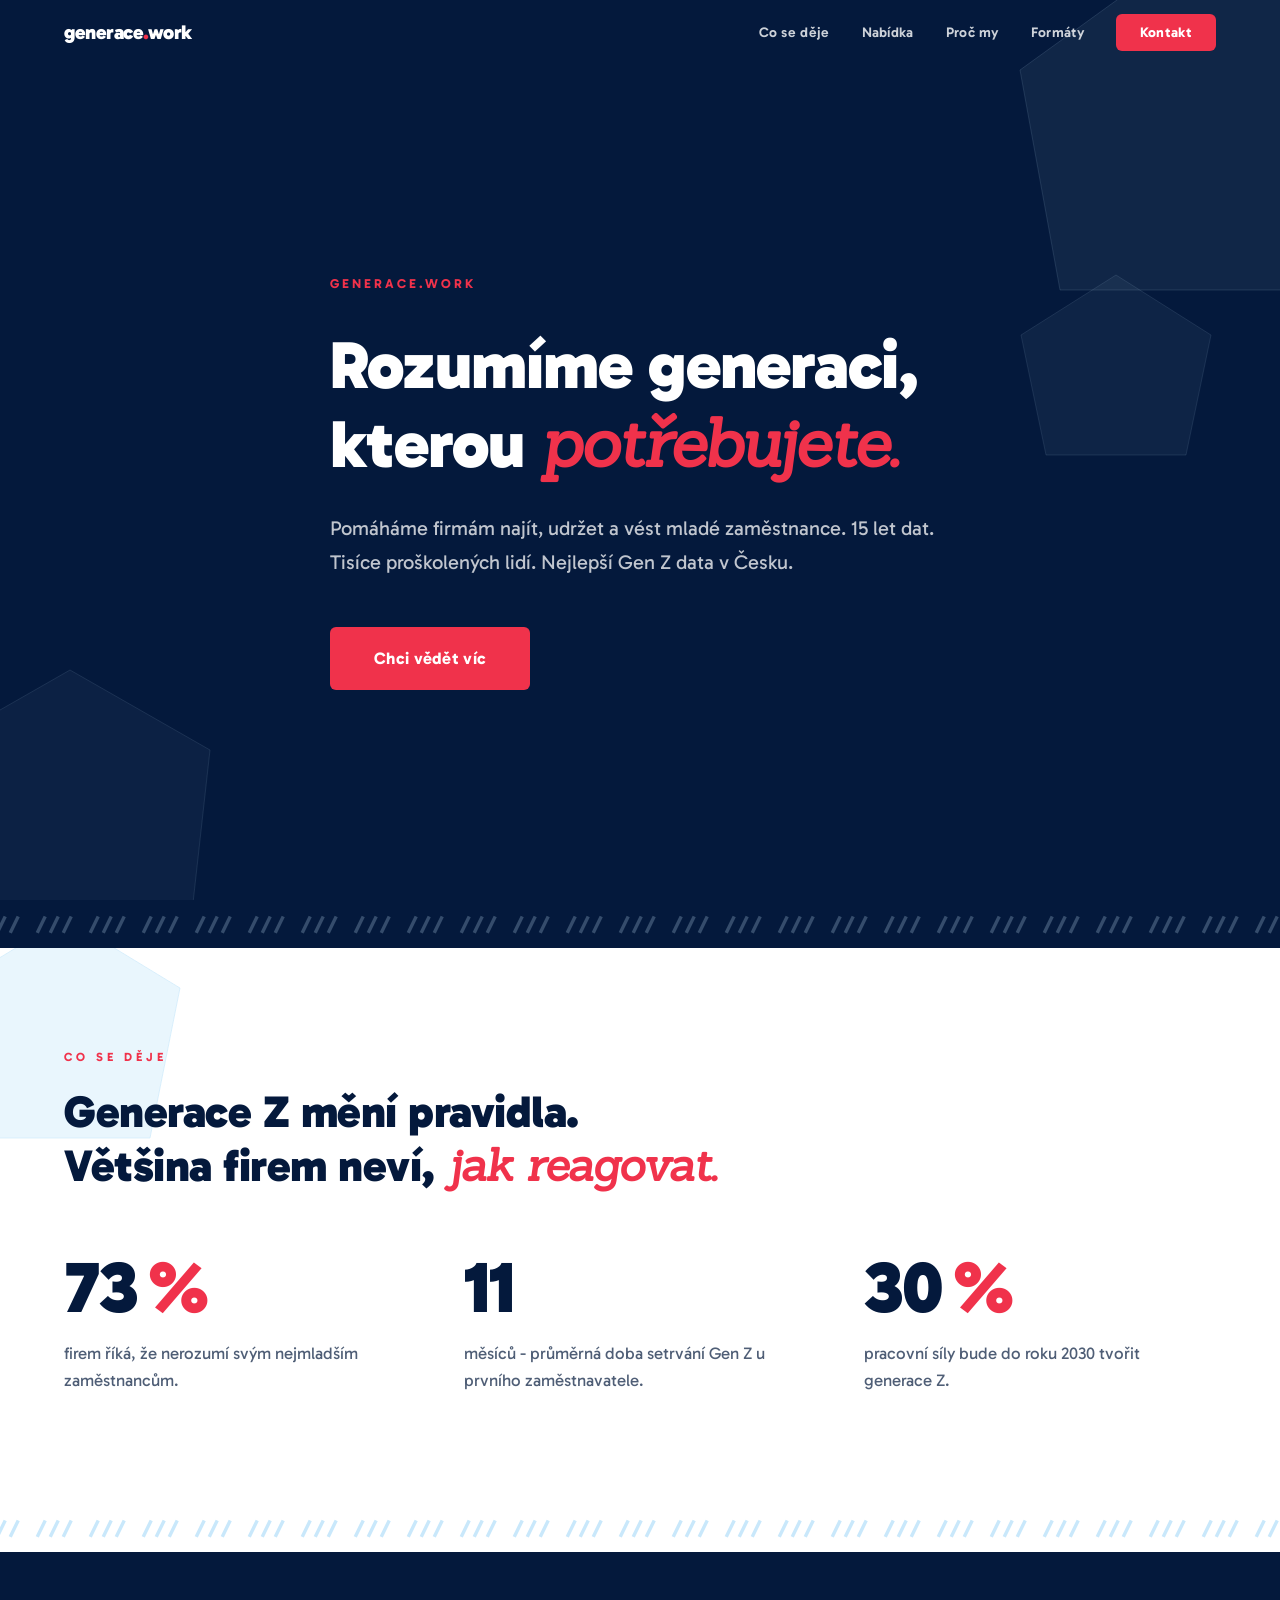
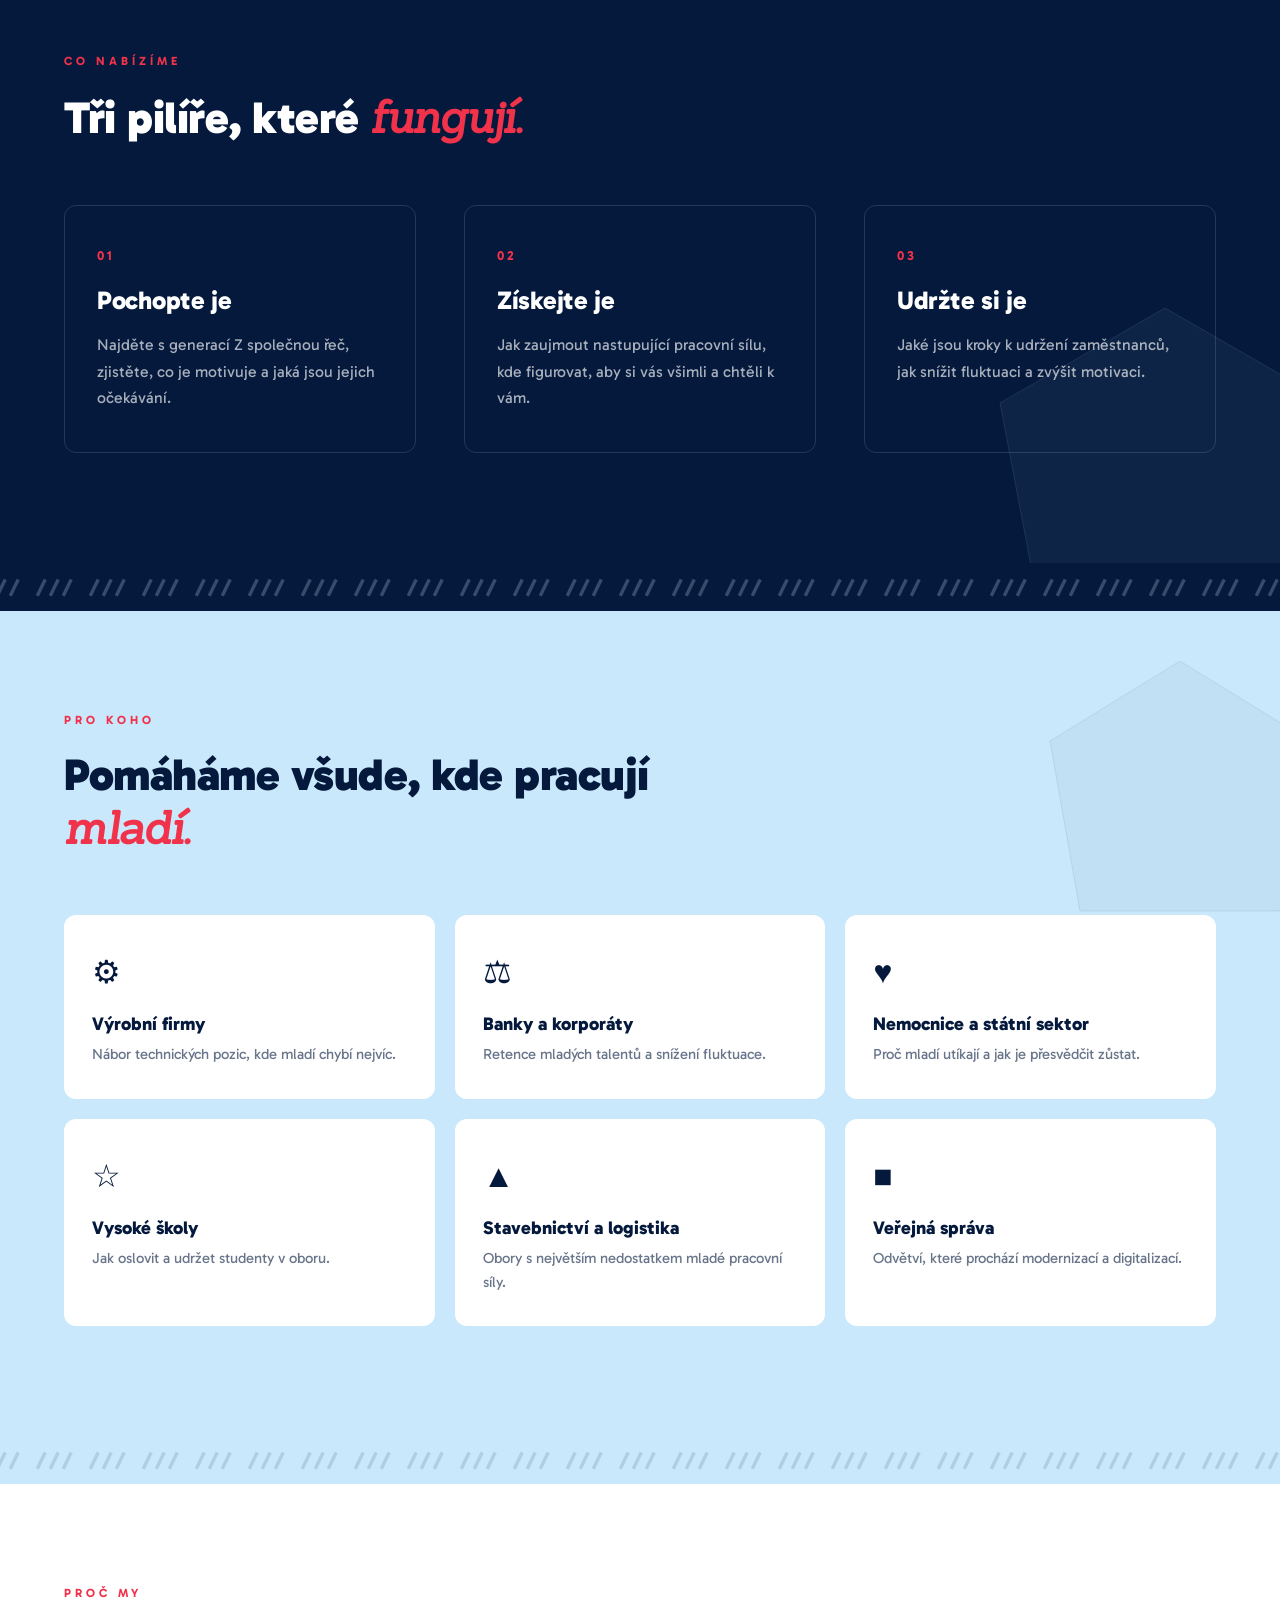
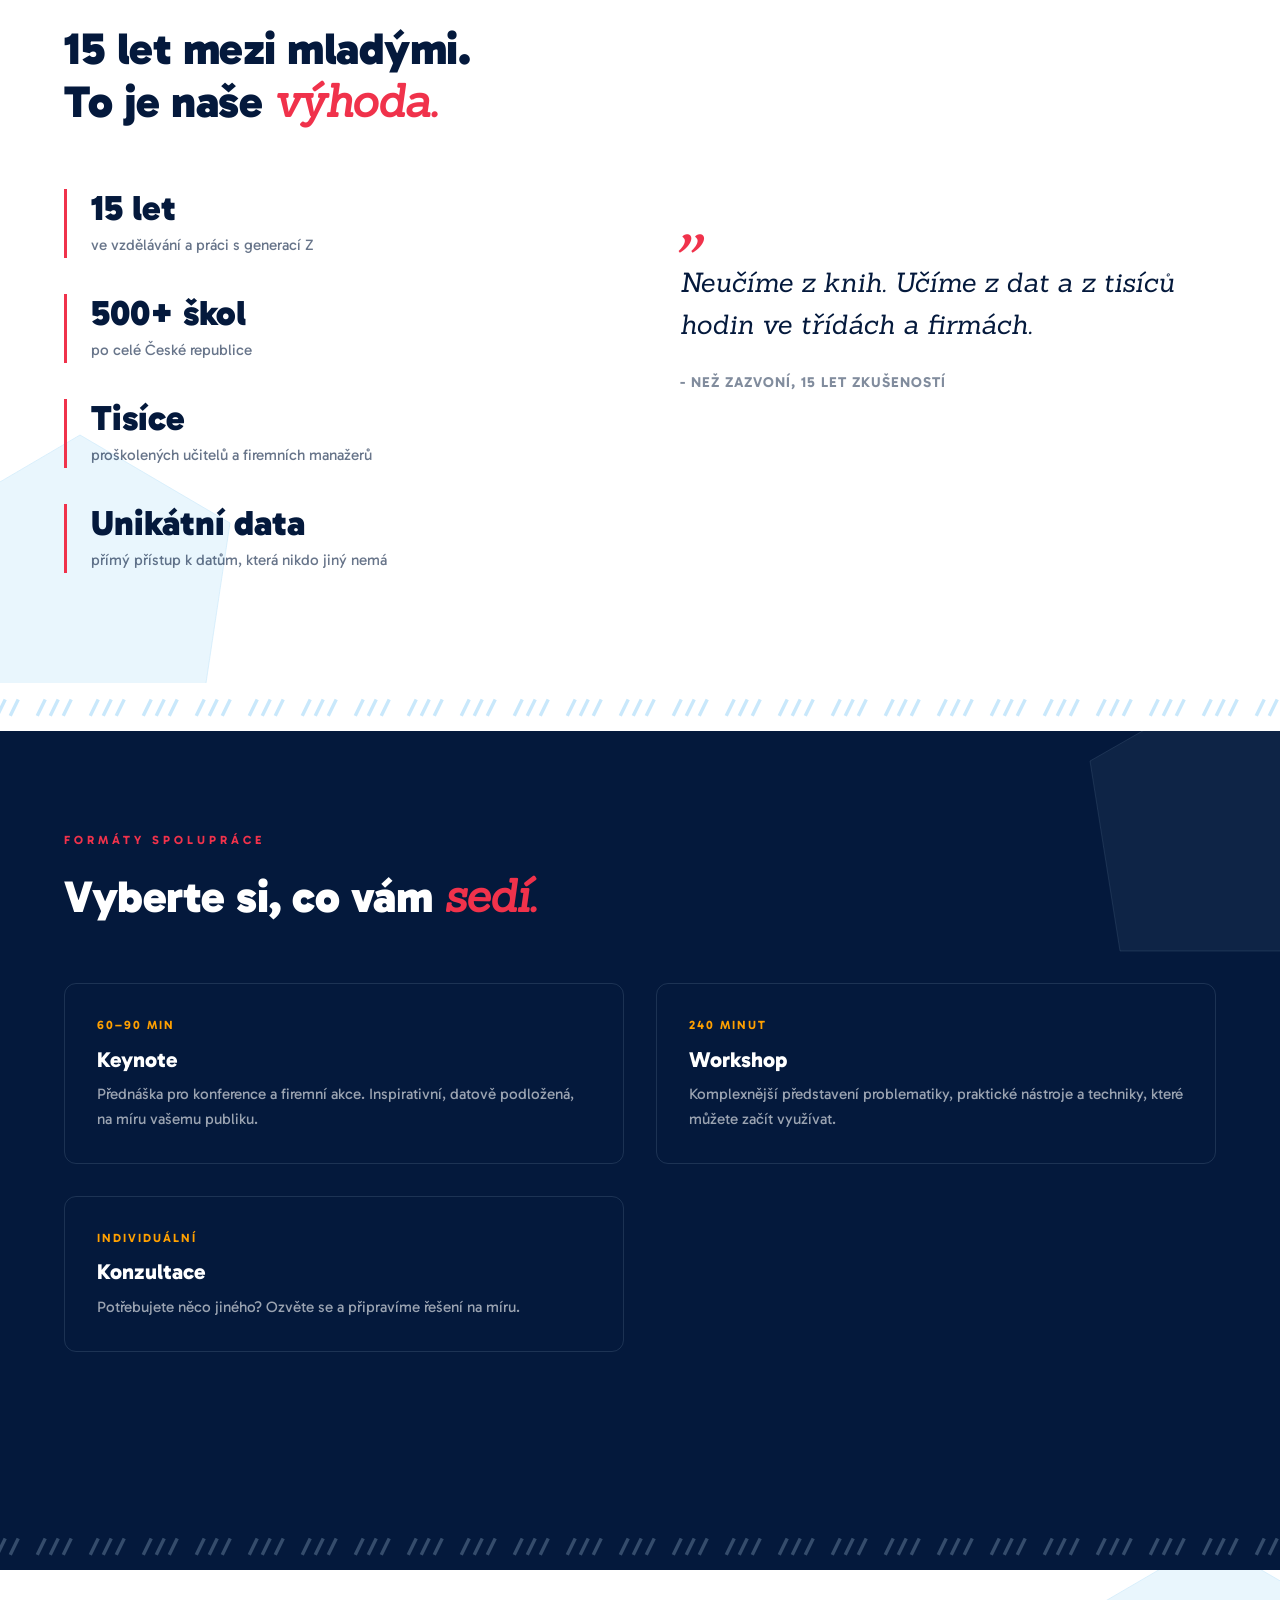
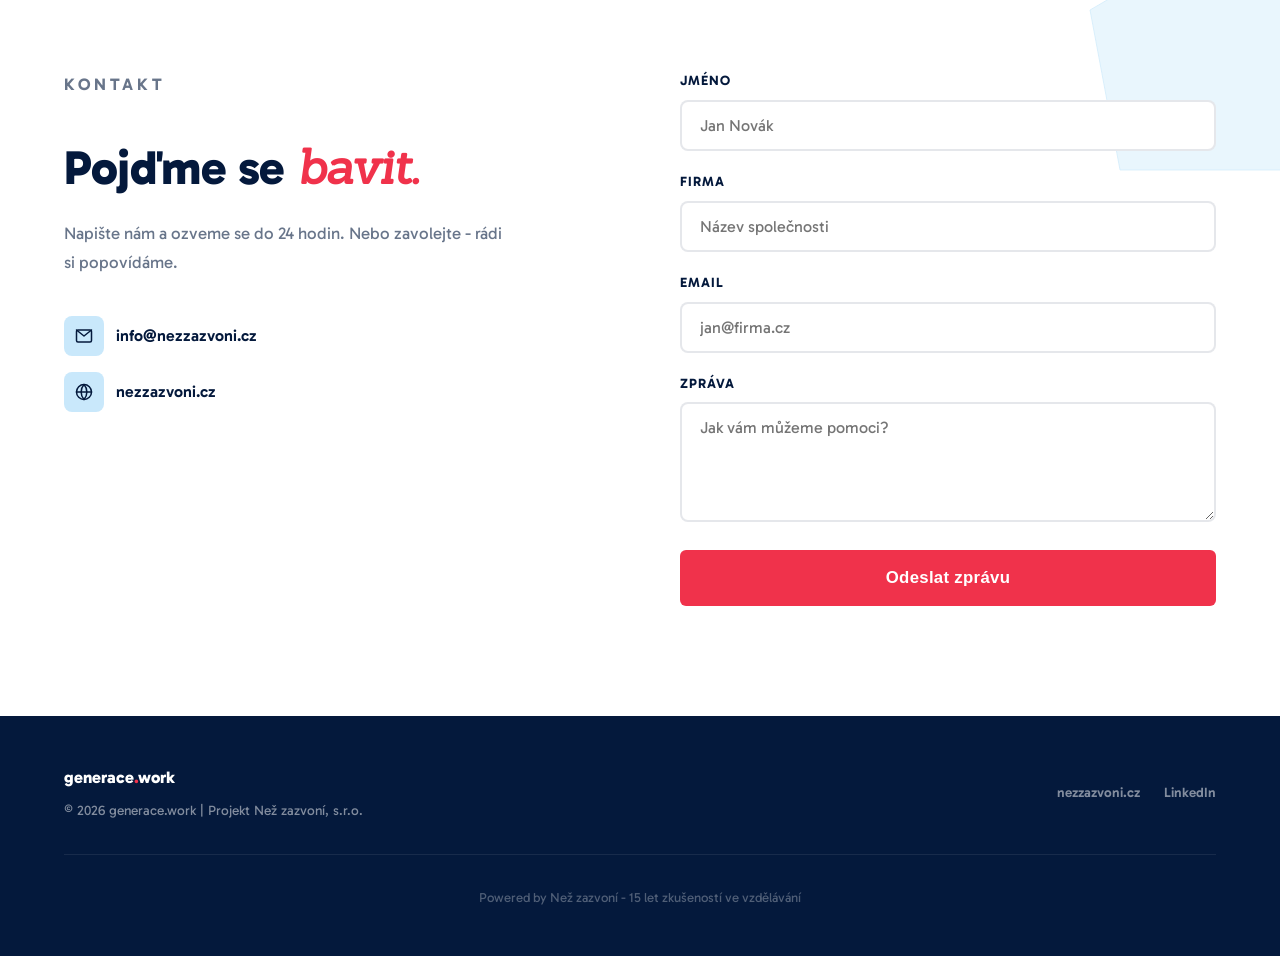
==== index.html @ 2c590c15 "Updates Apr 27: rename Problém→Co se děje, rewrite tří pilířů, +6. dlaždice Veřejná správa, formáty " ====
<!DOCTYPE html>
<html lang="cs">
<head>
  <meta charset="UTF-8">
  <meta name="viewport" content="width=device-width, initial-scale=1.0">
  <title>generace.work - Rozumíme generaci, kterou potřebujete</title>
  <meta name="description" content="Pomáháme firmám najít, udržet a vést mladé zaměstnance. 15 let dat. Tisíce proškolených lidí. Nejlepší Gen Z data v Česku.">
  <link rel="preconnect" href="https://fonts.googleapis.com">
  <link rel="preconnect" href="https://fonts.gstatic.com" crossorigin>
  <link href="https://fonts.googleapis.com/css2?family=Gabarito:wght@400;500;600;700;800;900&family=Sanchez:ital@0;1&display=swap" rel="stylesheet">
  <style>
    /* ===== RESET & BASE ===== */
    *, *::before, *::after { margin: 0; padding: 0; box-sizing: border-box; }

    :root {
      --navy: #04193c;
      --red: #f0324b;
      --light-blue: #c9e8fb;
      --orange: #ffa000;
      --white: #ffffff;
      --black: #000000;
      --poly-blue: rgba(201, 232, 251, 0.4);
      --poly-stroke: rgba(201, 232, 251, 0.6);
    }

    html {
      scroll-behavior: smooth;
      font-size: 16px;
    }

    body {
      font-family: 'Gabarito', sans-serif;
      color: var(--navy);
      background: var(--white);
      line-height: 1.6;
      overflow-x: hidden;
      -webkit-font-smoothing: antialiased;
    }

    /* ===== TYPOGRAPHY ===== */
    h1, h2, h3, h4 {
      font-family: 'Gabarito', sans-serif;
      line-height: 1.15;
      font-weight: 800;
    }

    .accent {
      font-family: 'Sanchez', serif;
      font-style: italic;
      color: var(--red);
    }

    /* ===== LAYOUT ===== */
    .container {
      max-width: 1200px;
      margin: 0 auto;
      padding: 0 24px;
    }

    section {
      position: relative;
    }

    /* ===== FADE-IN ANIMATION ===== */
    /* JS adds .js-ready to html - without JS, everything is visible */
    .js-ready .fade-in {
      opacity: 0;
      transform: translateY(32px);
      transition: opacity 0.7s ease-out, transform 0.7s ease-out;
    }

    .js-ready .fade-in.visible {
      opacity: 1;
      transform: translateY(0);
    }

    /* Stagger children */
    .js-ready .fade-in-children > * {
      opacity: 0;
      transform: translateY(24px);
      transition: opacity 0.6s ease-out, transform 0.6s ease-out;
    }

    .js-ready .fade-in-children.visible > *:nth-child(1) { transition-delay: 0s; }
    .js-ready .fade-in-children.visible > *:nth-child(2) { transition-delay: 0.12s; }
    .js-ready .fade-in-children.visible > *:nth-child(3) { transition-delay: 0.24s; }
    .js-ready .fade-in-children.visible > *:nth-child(4) { transition-delay: 0.36s; }
    .js-ready .fade-in-children.visible > *:nth-child(5) { transition-delay: 0.48s; }

    .js-ready .fade-in-children.visible > * {
      opacity: 1;
      transform: translateY(0);
    }

    /* ===== POLYGON DECORATIONS ===== */
    .polygon {
      position: absolute;
      pointer-events: none;
      z-index: 0;
    }

    .polygon svg {
      width: 100%;
      height: 100%;
    }

    /* ===== SECTION DIVIDER - /// strip ===== */
    .divider {
      display: flex;
      align-items: center;
      justify-content: center;
      padding: 0;
      overflow: hidden;
      height: 48px;
      user-select: none;
      background: var(--white);
    }

    .divider-inner {
      font-family: 'Gabarito', sans-serif;
      font-weight: 900;
      font-size: 20px;
      letter-spacing: 6px;
      color: var(--light-blue);
      white-space: nowrap;
      line-height: 48px;
    }

    .divider--dark {
      background: var(--navy);
    }

    .divider--dark .divider-inner {
      color: rgba(201, 232, 251, 0.25);
    }

    .divider--light-blue {
      background: var(--light-blue);
    }

    .divider--light-blue .divider-inner {
      color: rgba(4, 25, 60, 0.12);
    }

    /* ===== NAV ===== */
    .nav {
      position: fixed;
      top: 0;
      left: 0;
      right: 0;
      z-index: 1000;
      padding: 16px 0;
      transition: background 0.3s, box-shadow 0.3s, padding 0.3s;
    }

    .nav.scrolled {
      background: rgba(4, 25, 60, 0.97);
      box-shadow: 0 2px 24px rgba(0,0,0,0.15);
      padding: 10px 0;
      backdrop-filter: blur(8px);
    }

    .nav .container {
      display: flex;
      align-items: center;
      justify-content: space-between;
    }

    .nav-logo {
      font-family: 'Gabarito', sans-serif;
      font-weight: 900;
      font-size: 20px;
      color: var(--white);
      text-decoration: none;
      letter-spacing: -0.5px;
    }

    .nav-logo span {
      color: var(--red);
    }

    .nav-links {
      display: none;
      list-style: none;
      gap: 32px;
      align-items: center;
    }

    .nav-links a {
      color: rgba(255,255,255,0.8);
      text-decoration: none;
      font-size: 14px;
      font-weight: 600;
      letter-spacing: 0.3px;
      transition: color 0.2s;
    }

    .nav-links a:hover {
      color: var(--white);
    }

    .nav-cta {
      background: var(--red);
      color: var(--white) !important;
      padding: 10px 24px;
      border-radius: 6px;
      font-weight: 700 !important;
      transition: background 0.2s, transform 0.2s !important;
    }

    .nav-cta:hover {
      background: var(--orange) !important;
      transform: translateY(-1px);
    }

    @media (min-width: 768px) {
      .nav-links {
        display: flex;
      }
    }

    /* ===== HERO ===== */
    #hero {
      background: var(--navy);
      color: var(--white);
      padding: 160px 0 100px;
      min-height: 100vh;
      display: flex;
      align-items: center;
      position: relative;
      overflow: hidden;
    }

    #hero .polygon-hero-1 {
      top: -80px;
      right: -120px;
      width: 400px;
      height: 400px;
    }

    #hero .polygon-hero-2 {
      bottom: -60px;
      left: -80px;
      width: 300px;
      height: 300px;
    }

    #hero .polygon-hero-3 {
      top: 30%;
      right: 5%;
      width: 200px;
      height: 200px;
    }

    .hero-content {
      position: relative;
      z-index: 1;
      max-width: 800px;
    }

    .hero-tag {
      display: inline-block;
      font-size: 13px;
      font-weight: 700;
      letter-spacing: 3px;
      text-transform: uppercase;
      color: var(--red);
      margin-bottom: 32px;
    }

    .hero-content h1 {
      font-size: clamp(2.4rem, 6vw, 4.2rem);
      font-weight: 900;
      margin-bottom: 28px;
      letter-spacing: -1px;
    }

    .hero-content p {
      font-size: clamp(1.05rem, 2vw, 1.25rem);
      line-height: 1.7;
      color: rgba(255,255,255,0.75);
      max-width: 620px;
      margin-bottom: 48px;
    }

    .btn-primary {
      display: inline-block;
      background: var(--red);
      color: var(--white);
      padding: 18px 44px;
      border-radius: 6px;
      text-decoration: none;
      font-weight: 700;
      font-size: 1.05rem;
      letter-spacing: 0.3px;
      transition: background 0.25s, transform 0.25s, box-shadow 0.25s;
      border: none;
      cursor: pointer;
    }

    .btn-primary:hover {
      background: var(--orange);
      transform: translateY(-2px);
      box-shadow: 0 8px 32px rgba(240, 50, 75, 0.3);
    }

    /* ===== PROBLEM / STATS ===== */
    #problem {
      background: var(--white);
      padding: 100px 0 110px;
      position: relative;
      overflow: hidden;
    }

    #problem .polygon-stats {
      top: -40px;
      left: -60px;
      width: 250px;
      height: 250px;
      z-index: 0;
    }

    #problem .container {
      position: relative;
      z-index: 1;
    }

    .section-label {
      font-size: 12px;
      font-weight: 700;
      letter-spacing: 4px;
      text-transform: uppercase;
      color: var(--red);
      margin-bottom: 20px;
    }

    .section-heading {
      font-size: clamp(1.8rem, 4vw, 2.8rem);
      font-weight: 900;
      margin-bottom: 60px;
      max-width: 700px;
      letter-spacing: -0.5px;
    }

    .stats-grid {
      display: grid;
      grid-template-columns: 1fr;
      gap: 48px;
    }

    @media (min-width: 768px) {
      .stats-grid {
        grid-template-columns: repeat(3, 1fr);
        gap: 48px;
      }
    }

    .stat-card {
      position: relative;
    }

    .stat-number {
      font-size: clamp(3rem, 7vw, 4.5rem);
      font-weight: 900;
      color: var(--navy);
      line-height: 1;
      margin-bottom: 16px;
      letter-spacing: -2px;
    }

    .stat-number span {
      color: var(--red);
    }

    .stat-text {
      font-size: 1.05rem;
      color: rgba(4, 25, 60, 0.7);
      line-height: 1.6;
      max-width: 320px;
    }

    /* ===== THREE PILLARS ===== */
    #pillars {
      background: var(--navy);
      color: var(--white);
      padding: 100px 0 110px;
      position: relative;
      overflow: hidden;
    }

    #pillars .polygon-pillars {
      bottom: -80px;
      right: -60px;
      width: 350px;
      height: 350px;
    }

    .pillars-grid {
      display: grid;
      grid-template-columns: 1fr;
      gap: 40px;
    }

    @media (min-width: 768px) {
      .pillars-grid {
        grid-template-columns: repeat(3, 1fr);
        gap: 48px;
      }
    }

    .pillar-card {
      position: relative;
      z-index: 1;
      padding: 40px 32px;
      border: 1px solid rgba(201, 232, 251, 0.15);
      border-radius: 12px;
      transition: border-color 0.3s, transform 0.3s;
    }

    .pillar-card:hover {
      border-color: rgba(201, 232, 251, 0.35);
      transform: translateY(-4px);
    }

    .pillar-number {
      font-size: 13px;
      font-weight: 700;
      letter-spacing: 3px;
      color: var(--red);
      margin-bottom: 20px;
    }

    .pillar-card h3 {
      font-size: 1.6rem;
      font-weight: 800;
      margin-bottom: 16px;
      letter-spacing: -0.3px;
    }

    .pillar-card p {
      font-size: 0.98rem;
      line-height: 1.7;
      color: rgba(255,255,255,0.65);
    }

    /* ===== PRO KOHO ===== */
    #audience {
      background: var(--light-blue);
      padding: 100px 0 110px;
      position: relative;
      overflow: hidden;
    }

    #audience .polygon-audience {
      top: 40px;
      right: -40px;
      width: 280px;
      height: 280px;
    }

    .audience-grid {
      display: grid;
      grid-template-columns: 1fr;
      gap: 20px;
    }

    @media (min-width: 600px) {
      .audience-grid {
        grid-template-columns: repeat(2, 1fr);
      }
    }

    @media (min-width: 900px) {
      .audience-grid {
        grid-template-columns: repeat(3, 1fr);
      }
    }

    .audience-card {
      background: var(--white);
      padding: 32px 28px;
      border-radius: 12px;
      position: relative;
      z-index: 1;
      transition: transform 0.3s, box-shadow 0.3s;
    }

    .audience-card:hover {
      transform: translateY(-4px);
      box-shadow: 0 12px 40px rgba(4, 25, 60, 0.08);
    }

    .audience-icon {
      font-size: 2rem;
      margin-bottom: 16px;
      display: block;
    }

    .audience-card h3 {
      font-size: 1.15rem;
      font-weight: 800;
      margin-bottom: 8px;
      color: var(--navy);
    }

    .audience-card p {
      font-size: 0.92rem;
      color: rgba(4, 25, 60, 0.6);
      line-height: 1.6;
    }

    /* ===== PROČ MY ===== */
    #why {
      background: var(--white);
      padding: 100px 0 110px;
      position: relative;
      overflow: hidden;
    }

    #why .polygon-why {
      bottom: -60px;
      left: -80px;
      width: 320px;
      height: 320px;
    }

    .why-grid {
      display: grid;
      grid-template-columns: 1fr;
      gap: 60px;
      align-items: start;
    }

    @media (min-width: 768px) {
      .why-grid {
        grid-template-columns: 1fr 1fr;
        gap: 80px;
      }
    }

    .why-stats {
      display: flex;
      flex-direction: column;
      gap: 36px;
    }

    .why-stat {
      border-left: 3px solid var(--red);
      padding-left: 24px;
    }

    .why-stat .big {
      font-size: 2.2rem;
      font-weight: 900;
      color: var(--navy);
      line-height: 1.1;
      margin-bottom: 6px;
    }

    .why-stat p {
      font-size: 0.95rem;
      color: rgba(4, 25, 60, 0.6);
    }

    .why-quote {
      position: relative;
      z-index: 1;
    }

    .why-quote blockquote {
      font-family: 'Sanchez', serif;
      font-style: italic;
      font-size: clamp(1.3rem, 3vw, 1.7rem);
      color: var(--navy);
      line-height: 1.55;
      margin-bottom: 24px;
    }

    .why-quote blockquote::before {
      content: '\201E';
      display: block;
      font-size: 4rem;
      color: var(--red);
      line-height: 1;
      margin-bottom: 8px;
      font-family: 'Gabarito', sans-serif;
    }

    .why-quote cite {
      font-style: normal;
      font-family: 'Gabarito', sans-serif;
      font-size: 0.9rem;
      font-weight: 700;
      color: rgba(4, 25, 60, 0.5);
      letter-spacing: 1px;
      text-transform: uppercase;
    }

    /* ===== FORMÁTY ===== */
    #formats {
      background: var(--navy);
      color: var(--white);
      padding: 100px 0 110px;
      position: relative;
      overflow: hidden;
    }

    #formats .polygon-formats {
      top: -60px;
      right: -100px;
      width: 300px;
      height: 300px;
    }

    .formats-list {
      display: grid;
      grid-template-columns: 1fr;
      gap: 32px;
      margin-bottom: 60px;
    }

    @media (min-width: 768px) {
      .formats-list {
        grid-template-columns: repeat(2, 1fr);
        gap: 32px;
      }
    }

    .format-item {
      padding: 32px;
      border: 1px solid rgba(201, 232, 251, 0.12);
      border-radius: 12px;
      position: relative;
      z-index: 1;
      transition: border-color 0.3s;
    }

    .format-item:hover {
      border-color: rgba(201, 232, 251, 0.3);
    }

    .format-tag {
      font-size: 12px;
      font-weight: 700;
      letter-spacing: 2px;
      text-transform: uppercase;
      color: var(--orange);
      margin-bottom: 12px;
    }

    .format-item h3 {
      font-size: 1.35rem;
      font-weight: 800;
      margin-bottom: 10px;
    }

    .format-item p {
      font-size: 0.95rem;
      color: rgba(255,255,255,0.6);
      line-height: 1.6;
    }

    .formats-note {
      text-align: center;
      font-family: 'Sanchez', serif;
      font-style: italic;
      font-size: 1.15rem;
      color: rgba(255,255,255,0.5);
      position: relative;
      z-index: 1;
    }

    /* ===== KONTAKT ===== */
    #contact {
      background: var(--white);
      padding: 100px 0 110px;
      position: relative;
      overflow: hidden;
    }

    #contact .polygon-contact {
      top: -40px;
      right: -60px;
      width: 260px;
      height: 260px;
    }

    .contact-grid {
      display: grid;
      grid-template-columns: 1fr;
      gap: 60px;
    }

    @media (min-width: 768px) {
      .contact-grid {
        grid-template-columns: 1fr 1fr;
        gap: 80px;
      }
    }

    .contact-info h2 {
      font-size: clamp(2rem, 4vw, 3rem);
      margin-bottom: 24px;
      letter-spacing: -0.5px;
    }

    .contact-info p {
      font-size: 1.05rem;
      color: rgba(4, 25, 60, 0.6);
      line-height: 1.7;
      margin-bottom: 40px;
      max-width: 440px;
    }

    .contact-direct {
      display: flex;
      flex-direction: column;
      gap: 16px;
    }

    .contact-direct a {
      color: var(--navy);
      text-decoration: none;
      font-weight: 600;
      font-size: 1rem;
      transition: color 0.2s;
      display: flex;
      align-items: center;
      gap: 12px;
    }

    .contact-direct a:hover {
      color: var(--red);
    }

    .contact-direct .icon {
      display: inline-flex;
      align-items: center;
      justify-content: center;
      width: 40px;
      height: 40px;
      background: var(--light-blue);
      border-radius: 8px;
      flex-shrink: 0;
    }

    .contact-form {
      position: relative;
      z-index: 1;
    }

    .form-group {
      margin-bottom: 20px;
    }

    .form-group label {
      display: block;
      font-size: 0.85rem;
      font-weight: 700;
      letter-spacing: 1px;
      text-transform: uppercase;
      color: var(--navy);
      margin-bottom: 8px;
    }

    .form-group input,
    .form-group textarea {
      width: 100%;
      padding: 14px 18px;
      border: 2px solid rgba(4, 25, 60, 0.1);
      border-radius: 8px;
      font-family: 'Gabarito', sans-serif;
      font-size: 1rem;
      color: var(--navy);
      background: var(--white);
      transition: border-color 0.25s;
      outline: none;
    }

    .form-group input:focus,
    .form-group textarea:focus {
      border-color: var(--red);
    }

    .form-group textarea {
      resize: vertical;
      min-height: 120px;
    }

    .form-submit {
      width: 100%;
    }

    /* ===== FOOTER ===== */
    footer {
      background: var(--navy);
      color: rgba(255,255,255,0.5);
      padding: 48px 0;
    }

    .footer-inner {
      display: flex;
      flex-direction: column;
      gap: 20px;
      align-items: center;
      text-align: center;
    }

    @media (min-width: 768px) {
      .footer-inner {
        flex-direction: row;
        justify-content: space-between;
        text-align: left;
      }
    }

    .footer-brand {
      font-weight: 800;
      font-size: 1.05rem;
      color: var(--white);
    }

    .footer-brand span {
      color: var(--red);
    }

    .footer-meta {
      font-size: 0.85rem;
      line-height: 1.7;
    }

    .footer-links {
      display: flex;
      gap: 24px;
    }

    .footer-links a {
      color: rgba(255,255,255,0.5);
      text-decoration: none;
      font-size: 0.85rem;
      font-weight: 600;
      transition: color 0.2s;
    }

    .footer-links a:hover {
      color: var(--white);
    }

    .powered-by {
      text-align: center;
      padding-top: 32px;
      margin-top: 32px;
      border-top: 1px solid rgba(255,255,255,0.08);
      font-size: 0.82rem;
      color: rgba(255,255,255,0.3);
    }

    /* ===== RESPONSIVE TWEAKS ===== */
    @media (max-width: 767px) {
      #hero {
        padding: 120px 0 80px;
        min-height: auto;
      }

      .section-heading {
        margin-bottom: 40px;
      }

      .why-quote blockquote {
        font-size: 1.2rem;
      }

      .audience-grid {
        gap: 16px;
      }
    }

    /* ===== MISC ===== */
    ::selection {
      background: var(--red);
      color: var(--white);
    }

    /* Smooth transition for anchors */
    a {
      transition: color 0.2s;
    }
  </style>
</head>
<body>

<!-- ===== NAV ===== -->
<nav class="nav" id="nav">
  <div class="container">
    <a href="#hero" class="nav-logo">generace<span>.</span>work</a>
    <ul class="nav-links">
      <li><a href="#problem">Co se děje</a></li>
      <li><a href="#pillars">Nabídka</a></li>
      <li><a href="#why">Proč my</a></li>
      <li><a href="#formats">Formáty</a></li>
      <li><a href="#contact" class="nav-cta">Kontakt</a></li>
    </ul>
  </div>
</nav>

<!-- ===== 1. HERO ===== -->
<section id="hero">
  <!-- Polygon decorations -->
  <div class="polygon polygon-hero-1">
    <svg viewBox="0 0 400 400" fill="none" xmlns="http://www.w3.org/2000/svg">
      <polygon points="200,20 380,150 340,370 60,370 20,150" fill="rgba(201,232,251,0.06)" stroke="rgba(201,232,251,0.12)" stroke-width="1"/>
    </svg>
  </div>
  <div class="polygon polygon-hero-2">
    <svg viewBox="0 0 300 300" fill="none" xmlns="http://www.w3.org/2000/svg">
      <polygon points="150,10 290,90 270,270 30,270 10,90" fill="rgba(201,232,251,0.04)" stroke="rgba(201,232,251,0.1)" stroke-width="1"/>
    </svg>
  </div>
  <div class="polygon polygon-hero-3">
    <svg viewBox="0 0 200 200" fill="none" xmlns="http://www.w3.org/2000/svg">
      <polygon points="100,5 195,65 170,185 30,185 5,65" fill="rgba(201,232,251,0.05)" stroke="rgba(201,232,251,0.1)" stroke-width="1"/>
    </svg>
  </div>

  <div class="container">
    <div class="hero-content">
      <span class="hero-tag">generace.work</span>
      <h1>Rozumíme generaci,<br>kterou <span class="accent">potřebujete.</span></h1>
      <p>Pomáháme firmám najít, udržet a vést mladé zaměstnance. 15 let dat. Tisíce proškolených lidí. Nejlepší Gen&nbsp;Z data v&nbsp;Česku.</p>
      <a href="#contact" class="btn-primary">Chci vědět víc</a>
    </div>
  </div>
</section>

<!-- /// divider -->
<div class="divider divider--dark" aria-hidden="true">
  <div class="divider-inner">/// /// /// /// /// /// /// /// /// /// /// /// /// /// /// /// /// /// /// /// /// /// /// /// /// /// /// /// /// /// /// /// /// /// /// /// ///</div>
</div>

<!-- ===== 2. PROBLÉM ===== -->
<section id="problem">
  <div class="polygon polygon-stats polygon">
    <svg viewBox="0 0 250 250" fill="none" xmlns="http://www.w3.org/2000/svg">
      <polygon points="125,10 240,80 210,230 40,230 10,80" fill="var(--poly-blue)" stroke="var(--poly-stroke)" stroke-width="1"/>
    </svg>
  </div>

  <div class="container">
    <div class="fade-in">
      <p class="section-label">Co se děje</p>
      <h2 class="section-heading">Generace Z mění pravidla.<br>Většina firem neví, <span class="accent">jak reagovat.</span></h2>
    </div>

    <div class="stats-grid fade-in-children">
      <div class="stat-card">
        <div class="stat-number">73<span>&thinsp;%</span></div>
        <p class="stat-text">firem říká, že nerozumí svým nejmladším zaměstnancům.</p>
      </div>
      <div class="stat-card">
        <div class="stat-number">11</div>
        <p class="stat-text">měsíců - průměrná doba setrvání Gen&nbsp;Z u prvního zaměstnavatele.</p>
      </div>
      <div class="stat-card">
        <div class="stat-number">30<span>&thinsp;%</span></div>
        <p class="stat-text">pracovní síly bude do roku 2030 tvořit generace Z.</p>
      </div>
    </div>
  </div>
</section>

<!-- /// divider -->
<div class="divider" aria-hidden="true">
  <div class="divider-inner">/// /// /// /// /// /// /// /// /// /// /// /// /// /// /// /// /// /// /// /// /// /// /// /// /// /// /// /// /// /// /// /// /// /// /// /// ///</div>
</div>

<!-- ===== 3. TŘI PILÍŘE ===== -->
<section id="pillars">
  <div class="polygon polygon-pillars polygon">
    <svg viewBox="0 0 350 350" fill="none" xmlns="http://www.w3.org/2000/svg">
      <polygon points="175,15 340,110 300,320 50,320 10,110" fill="rgba(201,232,251,0.05)" stroke="rgba(201,232,251,0.1)" stroke-width="1"/>
    </svg>
  </div>

  <div class="container">
    <div class="fade-in">
      <p class="section-label">Co nabízíme</p>
      <h2 class="section-heading" style="color: var(--white)">Tři pilíře, které <span class="accent">fungují.</span></h2>
    </div>

    <div class="pillars-grid fade-in-children">
      <div class="pillar-card">
        <div class="pillar-number">01</div>
        <h3>Pochopte je</h3>
        <p>Najděte s generací Z společnou řeč, zjistěte, co je motivuje a jaká jsou jejich očekávání.</p>
      </div>
      <div class="pillar-card">
        <div class="pillar-number">02</div>
        <h3>Získejte je</h3>
        <p>Jak zaujmout nastupující pracovní sílu, kde figurovat, aby si vás všimli a chtěli k vám.</p>
      </div>
      <div class="pillar-card">
        <div class="pillar-number">03</div>
        <h3>Udržte si je</h3>
        <p>Jaké jsou kroky k udržení zaměstnanců, jak snížit fluktuaci a zvýšit motivaci.</p>
      </div>
    </div>
  </div>
</section>

<!-- /// divider -->
<div class="divider divider--dark" aria-hidden="true">
  <div class="divider-inner">/// /// /// /// /// /// /// /// /// /// /// /// /// /// /// /// /// /// /// /// /// /// /// /// /// /// /// /// /// /// /// /// /// /// /// /// ///</div>
</div>

<!-- ===== 4. PRO KOHO ===== -->
<section id="audience">
  <div class="polygon polygon-audience polygon">
    <svg viewBox="0 0 280 280" fill="none" xmlns="http://www.w3.org/2000/svg">
      <polygon points="140,10 270,90 240,260 40,260 10,90" fill="rgba(4,25,60,0.04)" stroke="rgba(4,25,60,0.08)" stroke-width="1"/>
    </svg>
  </div>

  <div class="container">
    <div class="fade-in">
      <p class="section-label">Pro koho</p>
      <h2 class="section-heading">Pomáháme všude, kde pracují <span class="accent">mladí.</span></h2>
    </div>

    <div class="audience-grid fade-in-children">
      <div class="audience-card">
        <span class="audience-icon" aria-hidden="true">&#9881;</span>
        <h3>Výrobní firmy</h3>
        <p>Nábor technických pozic, kde mladí chybí nejvíc.</p>
      </div>
      <div class="audience-card">
        <span class="audience-icon" aria-hidden="true">&#9878;</span>
        <h3>Banky a korporáty</h3>
        <p>Retence mladých talentů a snížení fluktuace.</p>
      </div>
      <div class="audience-card">
        <span class="audience-icon" aria-hidden="true">&#9829;</span>
        <h3>Nemocnice a státní sektor</h3>
        <p>Proč mladí utíkají a jak je přesvědčit zůstat.</p>
      </div>
      <div class="audience-card">
        <span class="audience-icon" aria-hidden="true">&#9734;</span>
        <h3>Vysoké školy</h3>
        <p>Jak oslovit a udržet studenty v oboru.</p>
      </div>
      <div class="audience-card">
        <span class="audience-icon" aria-hidden="true">&#9650;</span>
        <h3>Stavebnictví a logistika</h3>
        <p>Obory s největším nedostatkem mladé pracovní síly.</p>
      </div>
      <div class="audience-card">
        <span class="audience-icon" aria-hidden="true">&#9632;</span>
        <h3>Veřejná správa</h3>
        <p>Odvětví, které prochází modernizací a digitalizací.</p>
      </div>
    </div>
  </div>
</section>

<!-- /// divider -->
<div class="divider divider--light-blue" aria-hidden="true">
  <div class="divider-inner">/// /// /// /// /// /// /// /// /// /// /// /// /// /// /// /// /// /// /// /// /// /// /// /// /// /// /// /// /// /// /// /// /// /// /// /// ///</div>
</div>

<!-- ===== 5. PROČ MY ===== -->
<section id="why">
  <div class="polygon polygon-why polygon">
    <svg viewBox="0 0 320 320" fill="none" xmlns="http://www.w3.org/2000/svg">
      <polygon points="160,12 310,100 280,300 40,300 10,100" fill="var(--poly-blue)" stroke="var(--poly-stroke)" stroke-width="1"/>
    </svg>
  </div>

  <div class="container">
    <div class="fade-in">
      <p class="section-label">Proč my</p>
      <h2 class="section-heading">15 let mezi mladými.<br>To je naše <span class="accent">výhoda.</span></h2>
    </div>

    <div class="why-grid">
      <div class="why-stats fade-in-children">
        <div class="why-stat">
          <div class="big">15 let</div>
          <p>ve vzdělávání a práci s generací Z</p>
        </div>
        <div class="why-stat">
          <div class="big">500+ škol</div>
          <p>po celé České republice</p>
        </div>
        <div class="why-stat">
          <div class="big">Tisíce</div>
          <p>proškolených učitelů a firemních manažerů</p>
        </div>
        <div class="why-stat">
          <div class="big">Unikátní data</div>
          <p>přímý přístup k datům, která nikdo jiný nemá</p>
        </div>
      </div>

      <div class="why-quote fade-in">
        <blockquote>Neučíme z&nbsp;knih. Učíme z&nbsp;dat a z&nbsp;tisíců hodin ve třídách a&nbsp;firmách.</blockquote>
        <cite>- Než zazvoní, 15 let zkušeností</cite>
      </div>
    </div>
  </div>
</section>

<!-- /// divider -->
<div class="divider" aria-hidden="true">
  <div class="divider-inner">/// /// /// /// /// /// /// /// /// /// /// /// /// /// /// /// /// /// /// /// /// /// /// /// /// /// /// /// /// /// /// /// /// /// /// /// ///</div>
</div>

<!-- ===== 6. FORMÁTY ===== -->
<section id="formats">
  <div class="polygon polygon-formats polygon">
    <svg viewBox="0 0 300 300" fill="none" xmlns="http://www.w3.org/2000/svg">
      <polygon points="150,10 290,90 260,280 40,280 10,90" fill="rgba(201,232,251,0.05)" stroke="rgba(201,232,251,0.1)" stroke-width="1"/>
    </svg>
  </div>

  <div class="container">
    <div class="fade-in">
      <p class="section-label">Formáty spolupráce</p>
      <h2 class="section-heading" style="color: var(--white)">Vyberte si, co vám <span class="accent">sedí.</span></h2>
    </div>

    <div class="formats-list fade-in-children">
      <div class="format-item">
        <div class="format-tag">60–90 min</div>
        <h3>Keynote</h3>
        <p>Přednáška pro konference a firemní akce. Inspirativní, datově podložená, na míru vašemu publiku.</p>
      </div>
      <div class="format-item">
        <div class="format-tag">240 minut</div>
        <h3>Workshop</h3>
        <p>Komplexnější představení problematiky, praktické nástroje a techniky, které můžete začít využívat.</p>
      </div>
      <div class="format-item">
        <div class="format-tag">Individuální</div>
        <h3>Konzultace</h3>
        <p>Potřebujete něco jiného? Ozvěte se a připravíme řešení na míru.</p>
      </div>
    </div>
  </div>
</section>

<!-- /// divider -->
<div class="divider divider--dark" aria-hidden="true">
  <div class="divider-inner">/// /// /// /// /// /// /// /// /// /// /// /// /// /// /// /// /// /// /// /// /// /// /// /// /// /// /// /// /// /// /// /// /// /// /// /// ///</div>
</div>

<!-- ===== 7. KONTAKT ===== -->
<section id="contact">
  <div class="polygon polygon-contact polygon">
    <svg viewBox="0 0 260 260" fill="none" xmlns="http://www.w3.org/2000/svg">
      <polygon points="130,10 250,80 220,240 40,240 10,80" fill="var(--poly-blue)" stroke="var(--poly-stroke)" stroke-width="1"/>
    </svg>
  </div>

  <div class="container">
    <div class="contact-grid">
      <div class="contact-info fade-in">
        <p class="section-label">Kontakt</p>
        <h2>Pojďme se <span class="accent">bavit.</span></h2>
        <p>Napište nám a ozveme se do 24 hodin. Nebo zavolejte - rádi si popovídáme.</p>

        <div class="contact-direct">
          <a href="mailto:info@nezzazvoni.cz">
            <span class="icon">
              <svg width="18" height="18" viewBox="0 0 24 24" fill="none" stroke="#04193c" stroke-width="2" stroke-linecap="round" stroke-linejoin="round"><rect x="2" y="4" width="20" height="16" rx="2"/><path d="M22 4l-10 8L2 4"/></svg>
            </span>
            info@nezzazvoni.cz
          </a>
          <a href="https://nezzazvoni.cz" target="_blank" rel="noopener">
            <span class="icon">
              <svg width="18" height="18" viewBox="0 0 24 24" fill="none" stroke="#04193c" stroke-width="2" stroke-linecap="round" stroke-linejoin="round"><circle cx="12" cy="12" r="10"/><path d="M2 12h20"/><path d="M12 2a15 15 0 010 20 15 15 0 010-20z"/></svg>
            </span>
            nezzazvoni.cz
          </a>
        </div>
      </div>

      <form class="contact-form fade-in" id="contactForm" action="mailto:info@nezzazvoni.cz" method="POST" enctype="text/plain">
        <div class="form-group">
          <label for="name">Jméno</label>
          <input type="text" id="name" name="name" required placeholder="Jan Novák">
        </div>
        <div class="form-group">
          <label for="company">Firma</label>
          <input type="text" id="company" name="company" placeholder="Název společnosti">
        </div>
        <div class="form-group">
          <label for="email">Email</label>
          <input type="email" id="email" name="email" required placeholder="jan@firma.cz">
        </div>
        <div class="form-group">
          <label for="message">Zpráva</label>
          <textarea id="message" name="message" placeholder="Jak vám můžeme pomoci?"></textarea>
        </div>
        <button type="submit" class="btn-primary form-submit">Odeslat zprávu</button>
      </form>
    </div>
  </div>
</section>

<!-- ===== 8. FOOTER ===== -->
<footer>
  <div class="container">
    <div class="footer-inner">
      <div>
        <div class="footer-brand">generace<span>.</span>work</div>
        <div class="footer-meta" style="margin-top: 8px;">&copy; 2026 generace.work | Projekt Než zazvoní, s.r.o.</div>
      </div>
      <div class="footer-links">
        <a href="https://nezzazvoni.cz" target="_blank" rel="noopener">nezzazvoni.cz</a>
        <a href="https://linkedin.com" target="_blank" rel="noopener">LinkedIn</a>
      </div>
    </div>
    <div class="powered-by">Powered by Než zazvoní - 15 let zkušeností ve vzdělávání</div>
  </div>
</footer>

<script>
  // ===== SMOOTH SCROLL =====
  document.querySelectorAll('a[href^="#"]').forEach(anchor => {
    anchor.addEventListener('click', function(e) {
      e.preventDefault();
      const target = document.querySelector(this.getAttribute('href'));
      if (target) {
        target.scrollIntoView({ behavior: 'smooth', block: 'start' });
      }
    });
  });

  // ===== NAV SCROLL EFFECT =====
  const nav = document.getElementById('nav');
  let lastScroll = 0;
  window.addEventListener('scroll', () => {
    if (window.scrollY > 60) {
      nav.classList.add('scrolled');
    } else {
      nav.classList.remove('scrolled');
    }
  }, { passive: true });

  // ===== FADE-IN ON SCROLL =====
  document.documentElement.classList.add('js-ready');

  const observerOptions = {
    threshold: 0.15,
    rootMargin: '0px 0px -40px 0px'
  };

  const observer = new IntersectionObserver((entries) => {
    entries.forEach(entry => {
      if (entry.isIntersecting) {
        entry.target.classList.add('visible');
        observer.unobserve(entry.target);
      }
    });
  }, observerOptions);

  document.querySelectorAll('.fade-in, .fade-in-children').forEach(el => {
    observer.observe(el);
  });

  // ===== CONTACT FORM MAILTO FALLBACK =====
  document.getElementById('contactForm').addEventListener('submit', function(e) {
    e.preventDefault();
    const name = document.getElementById('name').value;
    const company = document.getElementById('company').value;
    const email = document.getElementById('email').value;
    const message = document.getElementById('message').value;

    const subject = encodeURIComponent('Poptávka z generace.work - ' + (company || name));
    const body = encodeURIComponent(
      'Jméno: ' + name + '\n' +
      'Firma: ' + company + '\n' +
      'Email: ' + email + '\n\n' +
      message
    );

    window.location.href = 'mailto:info@nezzazvoni.cz?subject=' + subject + '&body=' + body;
  });
</script>

</body>
</html>
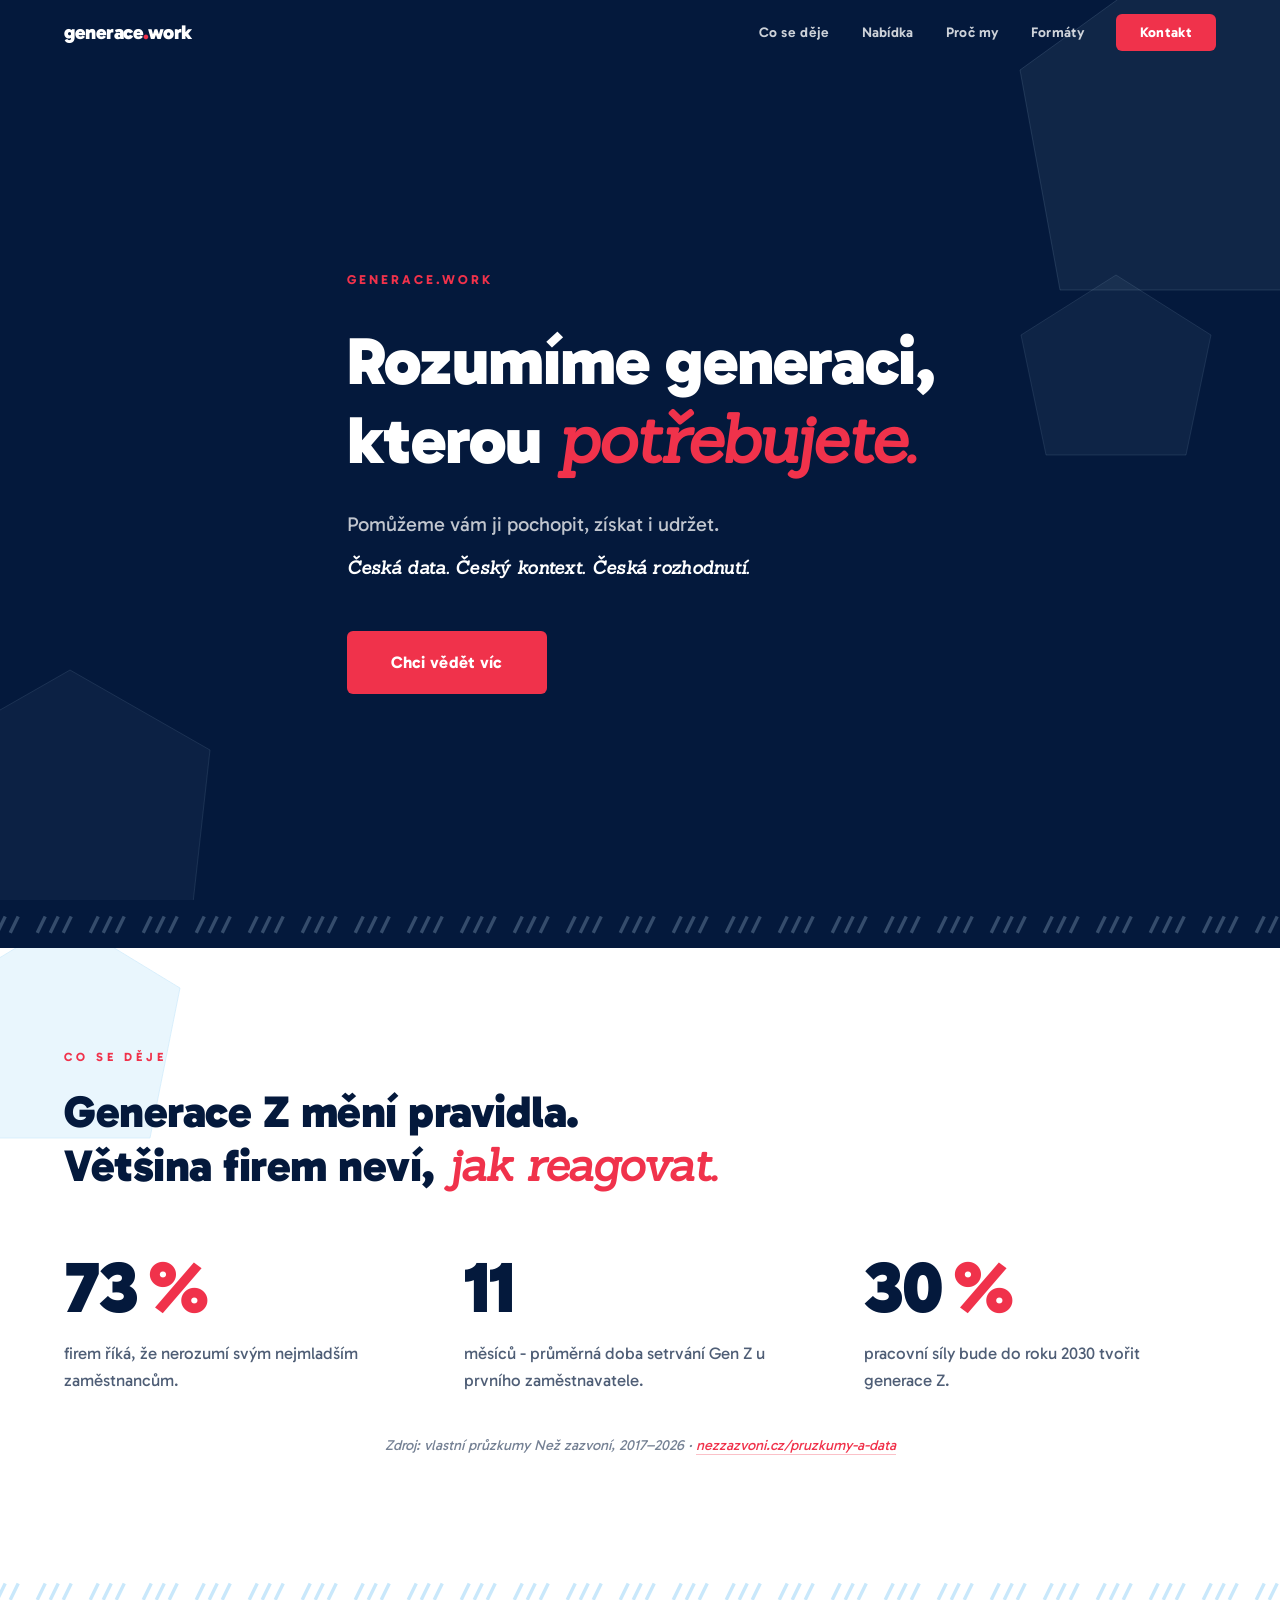
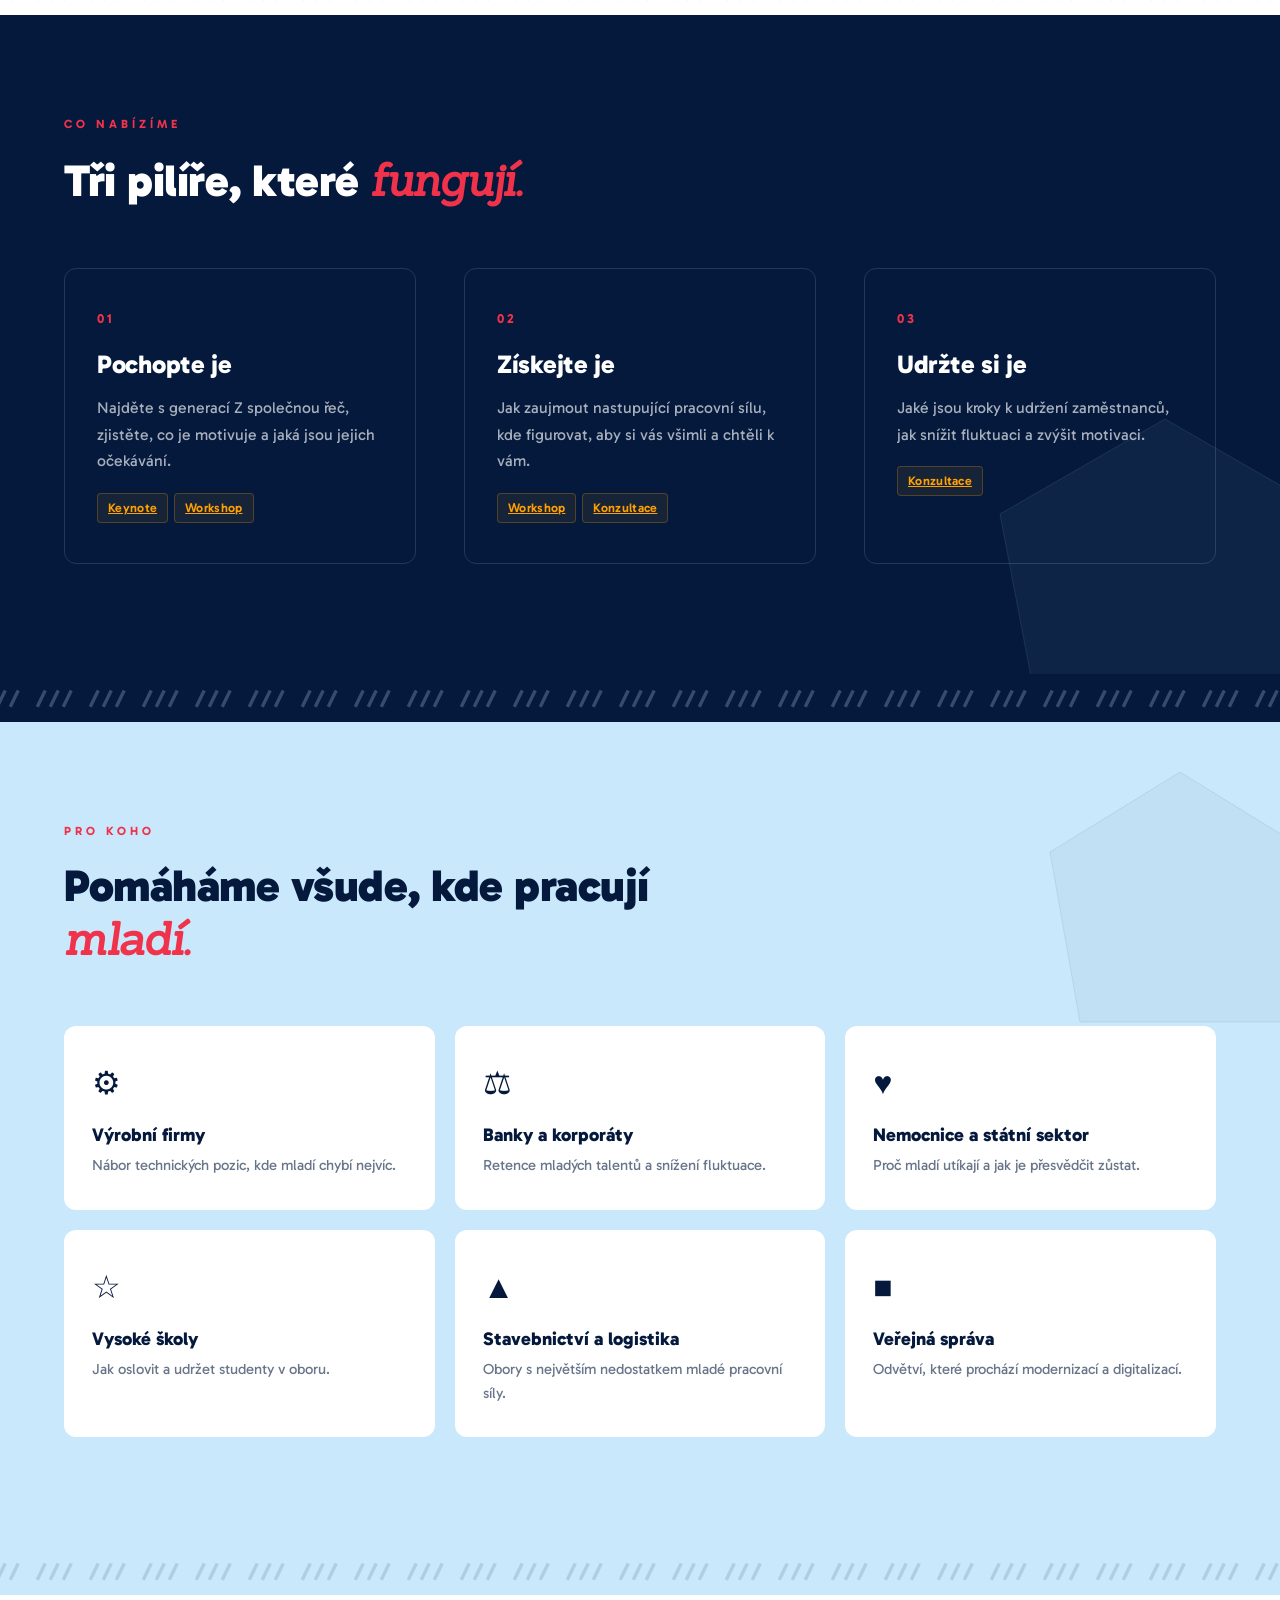
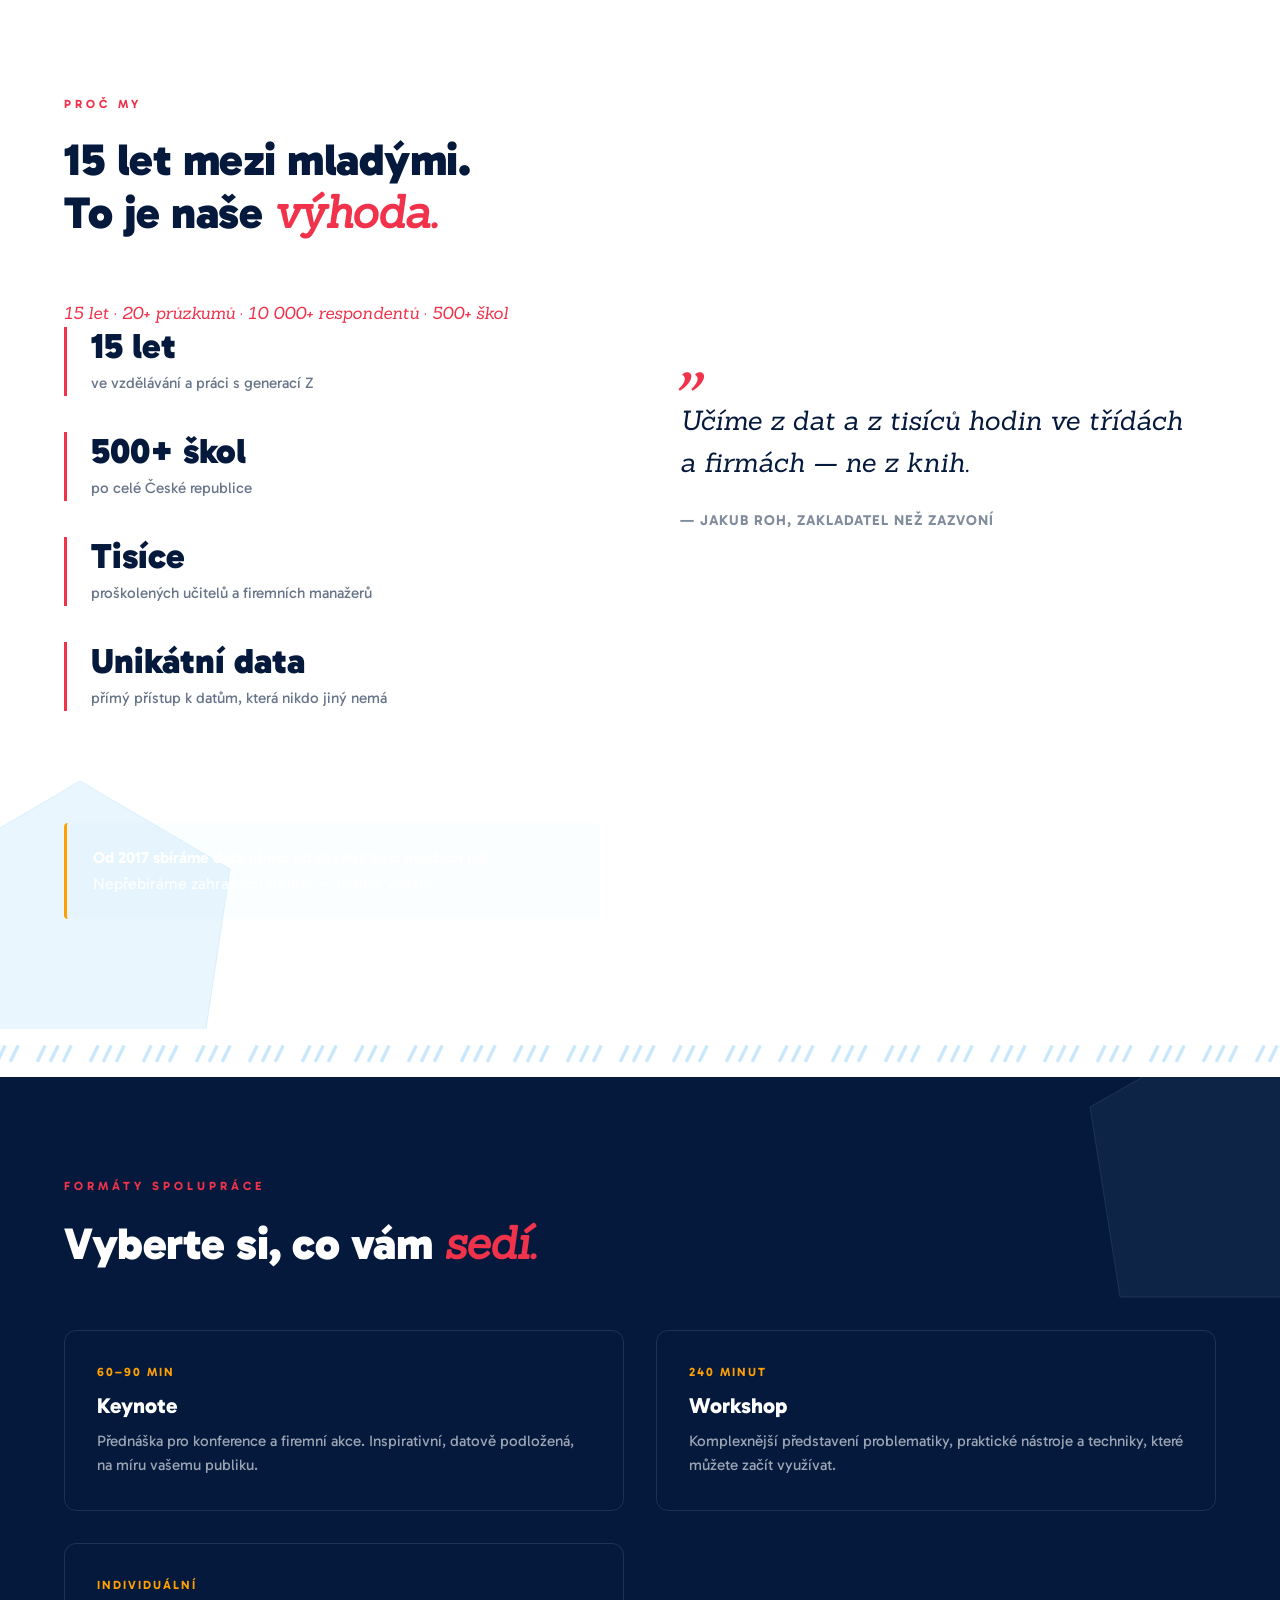
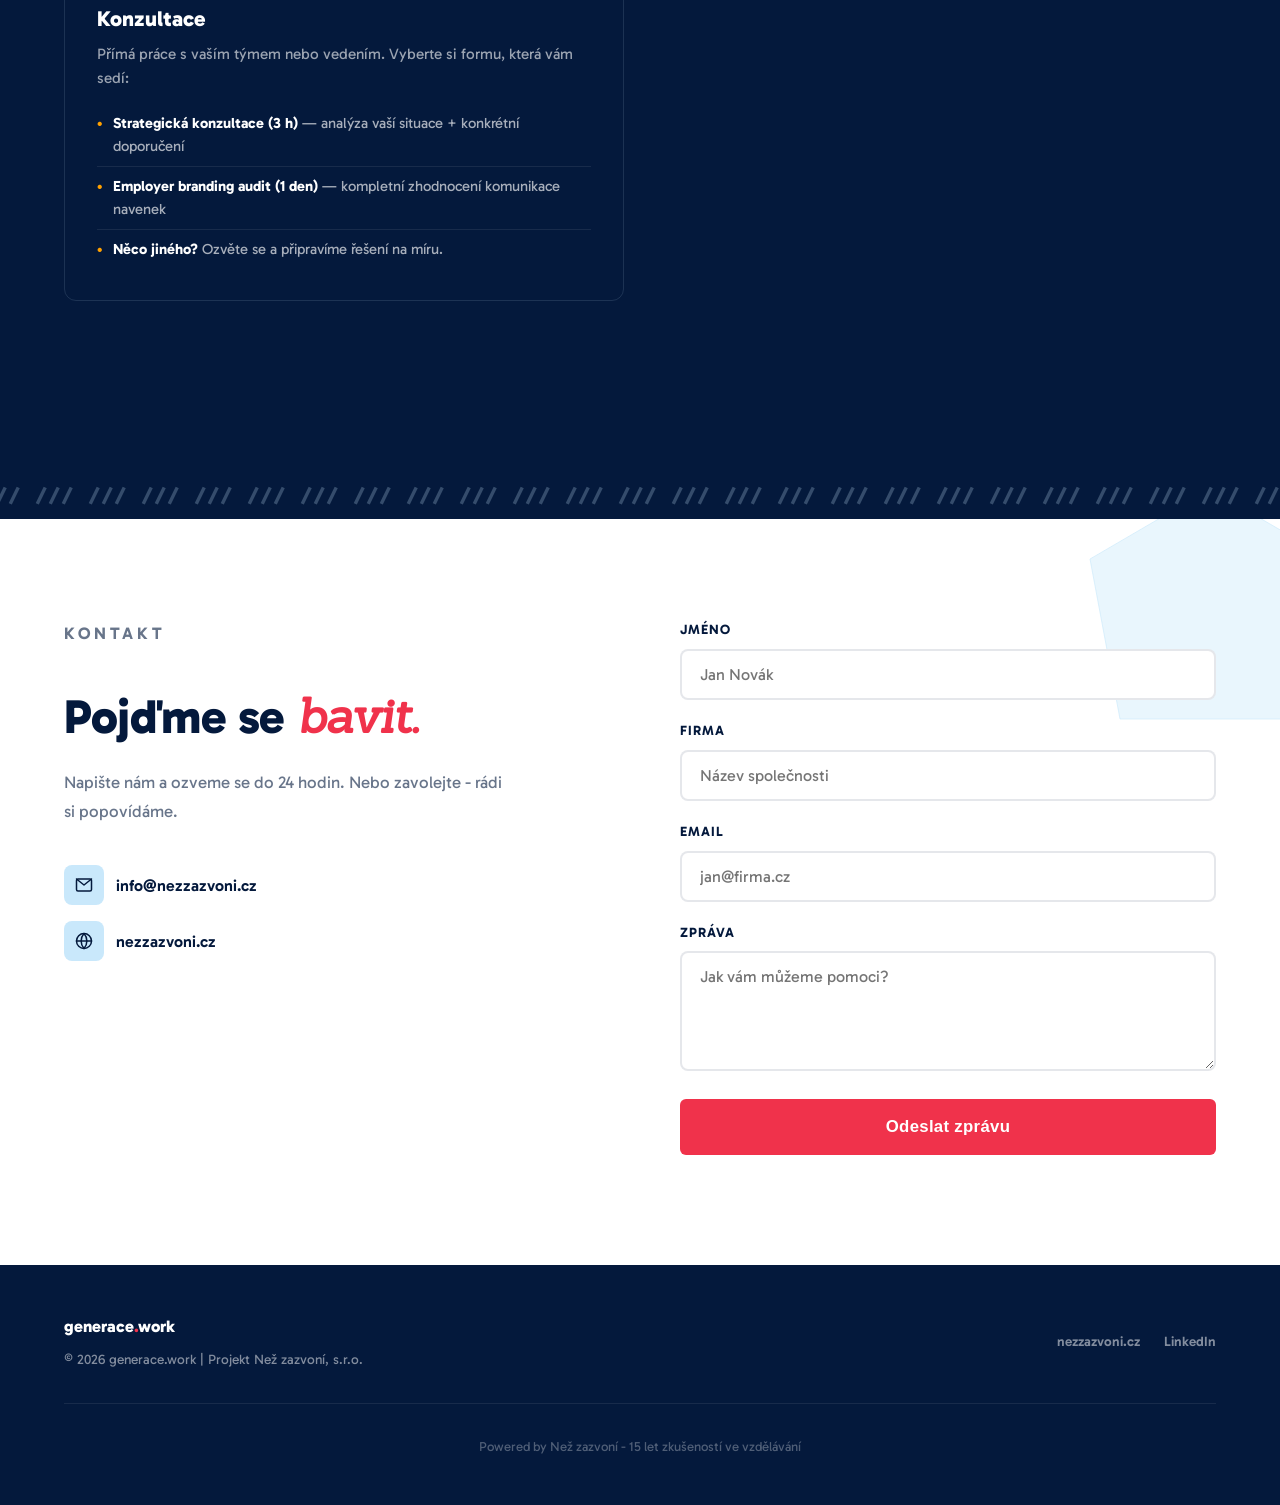
==== commit 8d662570: "Apr 27 v2: hero subtitle (Pomůžeme + tagline 'Česká data...'), stats source link na nezzazvoni.cz/pr" ====
--- a/index.html
+++ b/index.html
@@ -280,7 +280,20 @@
       line-height: 1.7;
       color: rgba(255,255,255,0.75);
       max-width: 620px;
-      margin-bottom: 48px;
+      margin-bottom: 12px;
+    }
+
+    .hero-tagline {
+      font-family: 'Sanchez', serif;
+      font-style: italic;
+      font-size: clamp(0.95rem, 1.6vw, 1.1rem) !important;
+      color: var(--light-blue) !important;
+      margin-bottom: 48px !important;
+      letter-spacing: 0.3px;
+    }
+    .hero-tagline strong {
+      color: var(--white);
+      font-weight: 700;
     }
 
     .btn-primary {
@@ -379,6 +392,23 @@
       max-width: 320px;
     }
 
+    .stats-source {
+      margin-top: 40px;
+      font-size: 0.9rem;
+      color: rgba(4, 25, 60, 0.55);
+      text-align: center;
+      font-style: italic;
+    }
+    .stats-source a {
+      color: var(--red);
+      text-decoration: none;
+      border-bottom: 1px solid rgba(240, 50, 75, 0.3);
+      transition: border-color 0.2s;
+    }
+    .stats-source a:hover {
+      border-bottom-color: var(--red);
+    }
+
     /* ===== THREE PILLARS ===== */
     #pillars {
       background: var(--navy);
@@ -441,6 +471,46 @@
       font-size: 0.98rem;
       line-height: 1.7;
       color: rgba(255,255,255,0.65);
+    }
+
+    .pillar-services {
+      margin-top: 18px;
+      display: flex;
+      flex-wrap: wrap;
+      gap: 6px;
+    }
+    .pillar-service-badge {
+      display: inline-block;
+      padding: 4px 10px;
+      font-size: 0.78rem;
+      font-weight: 600;
+      color: var(--orange);
+      background: rgba(255, 160, 0, 0.08);
+      border: 1px solid rgba(255, 160, 0, 0.25);
+      border-radius: 4px;
+      letter-spacing: 0.3px;
+    }
+
+    .why-claim {
+      margin-top: 8px;
+      font-family: 'Sanchez', serif;
+      font-style: italic;
+      font-size: 1.05rem;
+      color: var(--red);
+    }
+
+    .why-infobox {
+      margin-top: 32px;
+      padding: 22px 26px;
+      background: rgba(201, 232, 251, 0.08);
+      border-left: 3px solid var(--orange);
+      border-radius: 4px;
+      font-size: 1rem;
+      line-height: 1.65;
+      color: rgba(255, 255, 255, 0.85);
+    }
+    .why-infobox strong {
+      color: var(--white);
     }
 
     /* ===== PRO KOHO ===== */
@@ -658,6 +728,34 @@
       font-size: 0.95rem;
       color: rgba(255,255,255,0.6);
       line-height: 1.6;
+    }
+
+    .format-list {
+      list-style: none;
+      margin: 14px 0 0;
+      padding: 0;
+    }
+    .format-list li {
+      font-size: 0.92rem;
+      color: rgba(255,255,255,0.65);
+      line-height: 1.55;
+      padding: 8px 0 8px 16px;
+      position: relative;
+      border-top: 1px solid rgba(255,255,255,0.08);
+    }
+    .format-list li:first-child {
+      border-top: none;
+    }
+    .format-list li::before {
+      content: "•";
+      position: absolute;
+      left: 0;
+      color: var(--orange);
+      font-weight: 700;
+    }
+    .format-list li strong {
+      color: var(--white);
+      font-weight: 700;
     }
 
     .formats-note {
@@ -926,7 +1024,8 @@
     <div class="hero-content">
       <span class="hero-tag">generace.work</span>
       <h1>Rozumíme generaci,<br>kterou <span class="accent">potřebujete.</span></h1>
-      <p>Pomáháme firmám najít, udržet a vést mladé zaměstnance. 15 let dat. Tisíce proškolených lidí. Nejlepší Gen&nbsp;Z data v&nbsp;Česku.</p>
+      <p>Pomůžeme vám ji pochopit, získat i udržet.</p>
+      <p class="hero-tagline"><strong>Česká data. Český kontext. Česká rozhodnutí.</strong></p>
       <a href="#contact" class="btn-primary">Chci vědět víc</a>
     </div>
   </div>
@@ -965,6 +1064,8 @@
         <p class="stat-text">pracovní síly bude do roku 2030 tvořit generace Z.</p>
       </div>
     </div>
+
+    <p class="stats-source fade-in">Zdroj: vlastní průzkumy Než zazvoní, 2017–2026 · <a href="https://www.nezzazvoni.cz/pruzkumy-a-data/" target="_blank" rel="noopener">nezzazvoni.cz/pruzkumy-a-data</a></p>
   </div>
 </section>
 
@@ -992,16 +1093,27 @@
         <div class="pillar-number">01</div>
         <h3>Pochopte je</h3>
         <p>Najděte s generací Z společnou řeč, zjistěte, co je motivuje a jaká jsou jejich očekávání.</p>
+        <div class="pillar-services">
+          <a href="#formats" class="pillar-service-badge">Keynote</a>
+          <a href="#formats" class="pillar-service-badge">Workshop</a>
+        </div>
       </div>
       <div class="pillar-card">
         <div class="pillar-number">02</div>
         <h3>Získejte je</h3>
         <p>Jak zaujmout nastupující pracovní sílu, kde figurovat, aby si vás všimli a chtěli k vám.</p>
+        <div class="pillar-services">
+          <a href="#formats" class="pillar-service-badge">Workshop</a>
+          <a href="#formats" class="pillar-service-badge">Konzultace</a>
+        </div>
       </div>
       <div class="pillar-card">
         <div class="pillar-number">03</div>
         <h3>Udržte si je</h3>
         <p>Jaké jsou kroky k udržení zaměstnanců, jak snížit fluktuaci a zvýšit motivaci.</p>
+        <div class="pillar-services">
+          <a href="#formats" class="pillar-service-badge">Konzultace</a>
+        </div>
       </div>
     </div>
   </div>
@@ -1078,6 +1190,7 @@
     <div class="fade-in">
       <p class="section-label">Proč my</p>
       <h2 class="section-heading">15 let mezi mladými.<br>To je naše <span class="accent">výhoda.</span></h2>
+      <p class="why-claim fade-in">15 let · 20+ průzkumů · 10 000+ respondentů · 500+ škol</p>
     </div>
 
     <div class="why-grid">
@@ -1101,8 +1214,12 @@
       </div>
 
       <div class="why-quote fade-in">
-        <blockquote>Neučíme z&nbsp;knih. Učíme z&nbsp;dat a z&nbsp;tisíců hodin ve třídách a&nbsp;firmách.</blockquote>
-        <cite>- Než zazvoní, 15 let zkušeností</cite>
+        <blockquote>Učíme z&nbsp;dat a z&nbsp;tisíců hodin ve třídách a&nbsp;firmách — ne z&nbsp;knih.</blockquote>
+        <cite>— Jakub Roh, zakladatel Než zazvoní</cite>
+      </div>
+
+      <div class="why-infobox fade-in">
+        <strong>Od 2017 sbíráme data přímo od desítek tisíc mladých lidí.</strong> Nepřebíráme zahraniční trendy — máme vlastní.
       </div>
     </div>
   </div>
@@ -1141,7 +1258,12 @@
       <div class="format-item">
         <div class="format-tag">Individuální</div>
         <h3>Konzultace</h3>
-        <p>Potřebujete něco jiného? Ozvěte se a připravíme řešení na míru.</p>
+        <p>Přímá práce s vaším týmem nebo vedením. Vyberte si formu, která vám sedí:</p>
+        <ul class="format-list">
+          <li><strong>Strategická konzultace (3 h)</strong> — analýza vaší situace + konkrétní doporučení</li>
+          <li><strong>Employer branding audit (1 den)</strong> — kompletní zhodnocení komunikace navenek</li>
+          <li><strong>Něco jiného?</strong> Ozvěte se a připravíme řešení na míru.</li>
+        </ul>
       </div>
     </div>
   </div>
@@ -1216,7 +1338,7 @@
       </div>
       <div class="footer-links">
         <a href="https://nezzazvoni.cz" target="_blank" rel="noopener">nezzazvoni.cz</a>
-        <a href="https://linkedin.com" target="_blank" rel="noopener">LinkedIn</a>
+        <a href="https://www.linkedin.com/company/nez-zazvoni" target="_blank" rel="noopener">LinkedIn</a>
       </div>
     </div>
     <div class="powered-by">Powered by Než zazvoní - 15 let zkušeností ve vzdělávání</div>
@@ -1267,23 +1389,31 @@
     observer.observe(el);
   });
 
-  // ===== CONTACT FORM MAILTO FALLBACK =====
-  document.getElementById('contactForm').addEventListener('submit', function(e) {
+  // ===== CONTACT FORM (Formspree async) =====
+  document.getElementById('contactForm').addEventListener('submit', async function(e) {
     e.preventDefault();
-    const name = document.getElementById('name').value;
-    const company = document.getElementById('company').value;
-    const email = document.getElementById('email').value;
-    const message = document.getElementById('message').value;
-
-    const subject = encodeURIComponent('Poptávka z generace.work - ' + (company || name));
-    const body = encodeURIComponent(
-      'Jméno: ' + name + '\n' +
-      'Firma: ' + company + '\n' +
-      'Email: ' + email + '\n\n' +
-      message
-    );
-
-    window.location.href = 'mailto:info@nezzazvoni.cz?subject=' + subject + '&body=' + body;
+    const form = e.target;
+    const button = form.querySelector('button[type="submit"]');
+    const originalText = button.textContent;
+    button.textContent = 'Odesílám...';
+    button.disabled = true;
+
+    try {
+      const response = await fetch(form.action, {
+        method: 'POST',
+        body: new FormData(form),
+        headers: { 'Accept': 'application/json' }
+      });
+      if (response.ok) {
+        form.innerHTML = '<div style="padding: 40px 20px; text-align: center; color: var(--navy);"><h3 style="font-size: 1.4rem; margin-bottom: 12px;">Děkujeme!</h3><p>Zpráva dorazila. Ozveme se do 24 hodin.</p></div>';
+      } else {
+        throw new Error('Form submission failed');
+      }
+    } catch (err) {
+      button.textContent = originalText;
+      button.disabled = false;
+      alert('Něco se nepodařilo. Napište nám prosím přímo na info@nezzazvoni.cz.');
+    }
   });
 </script>
 
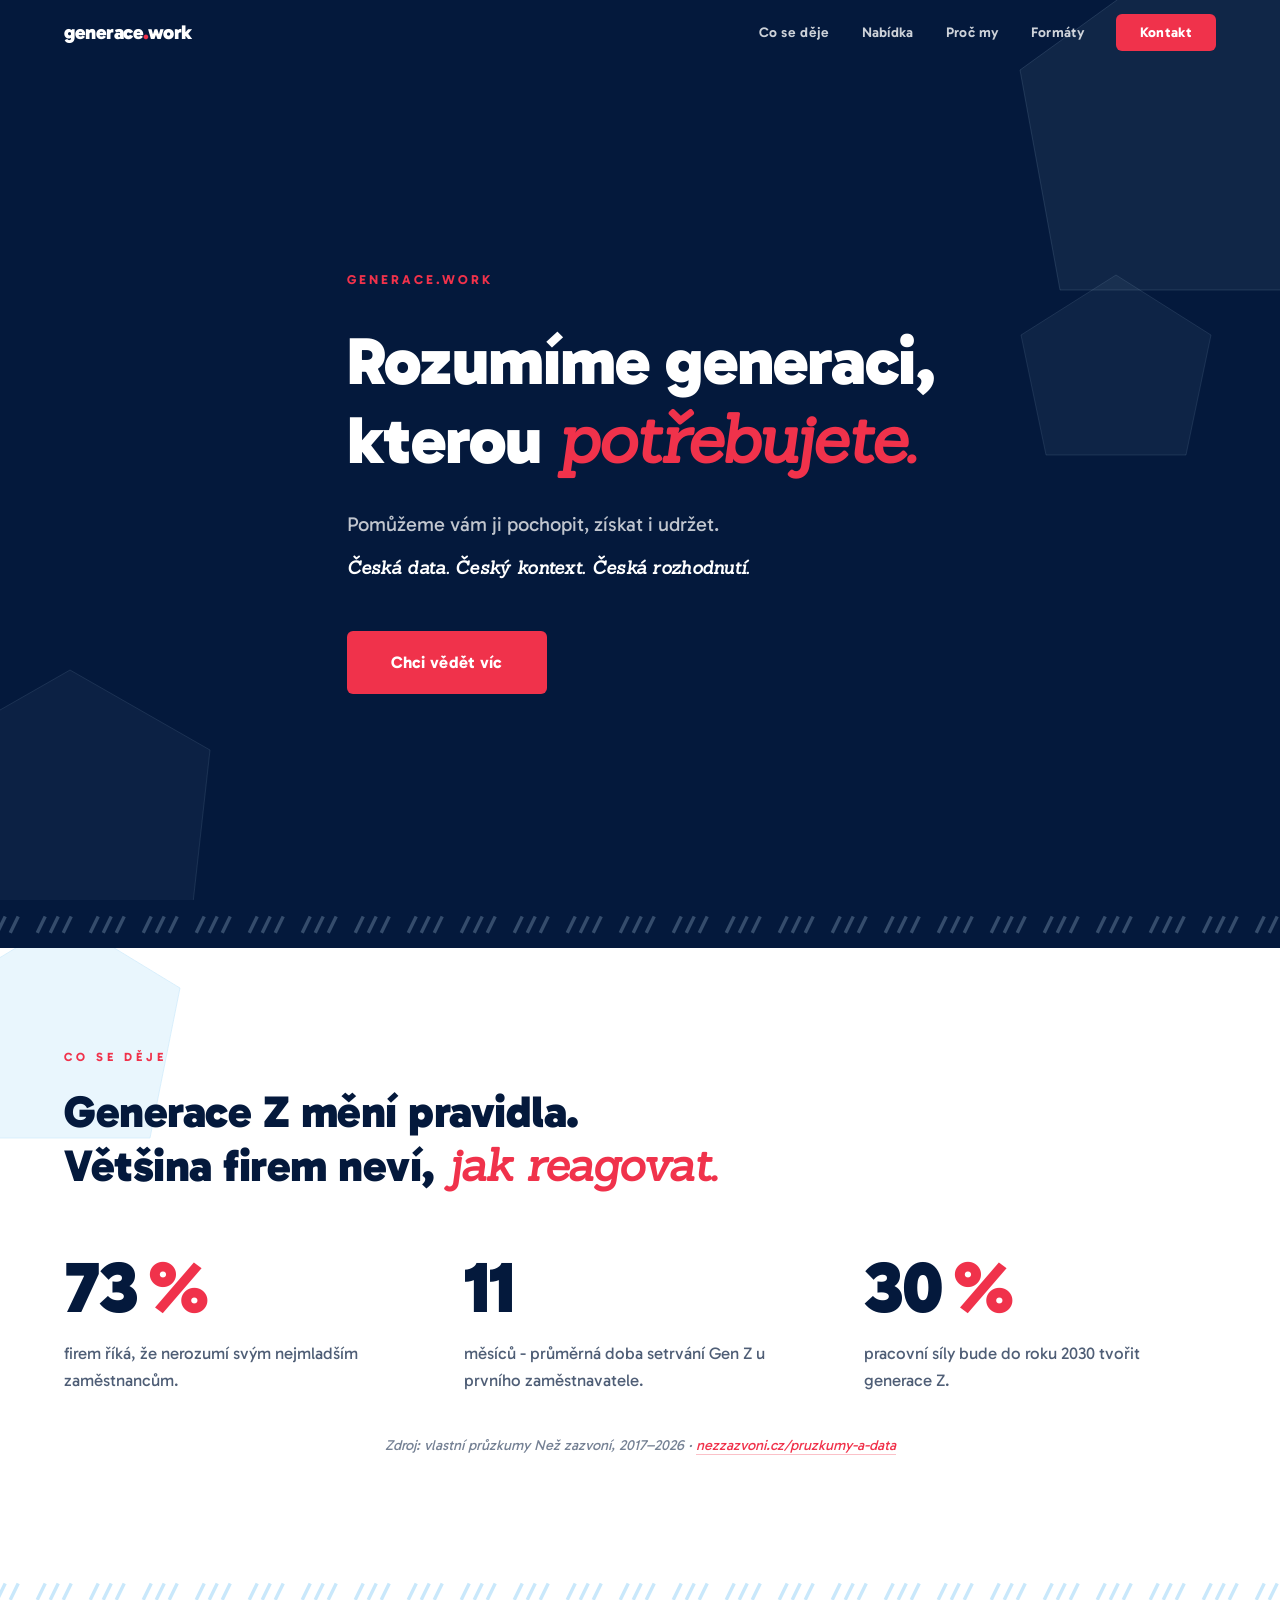
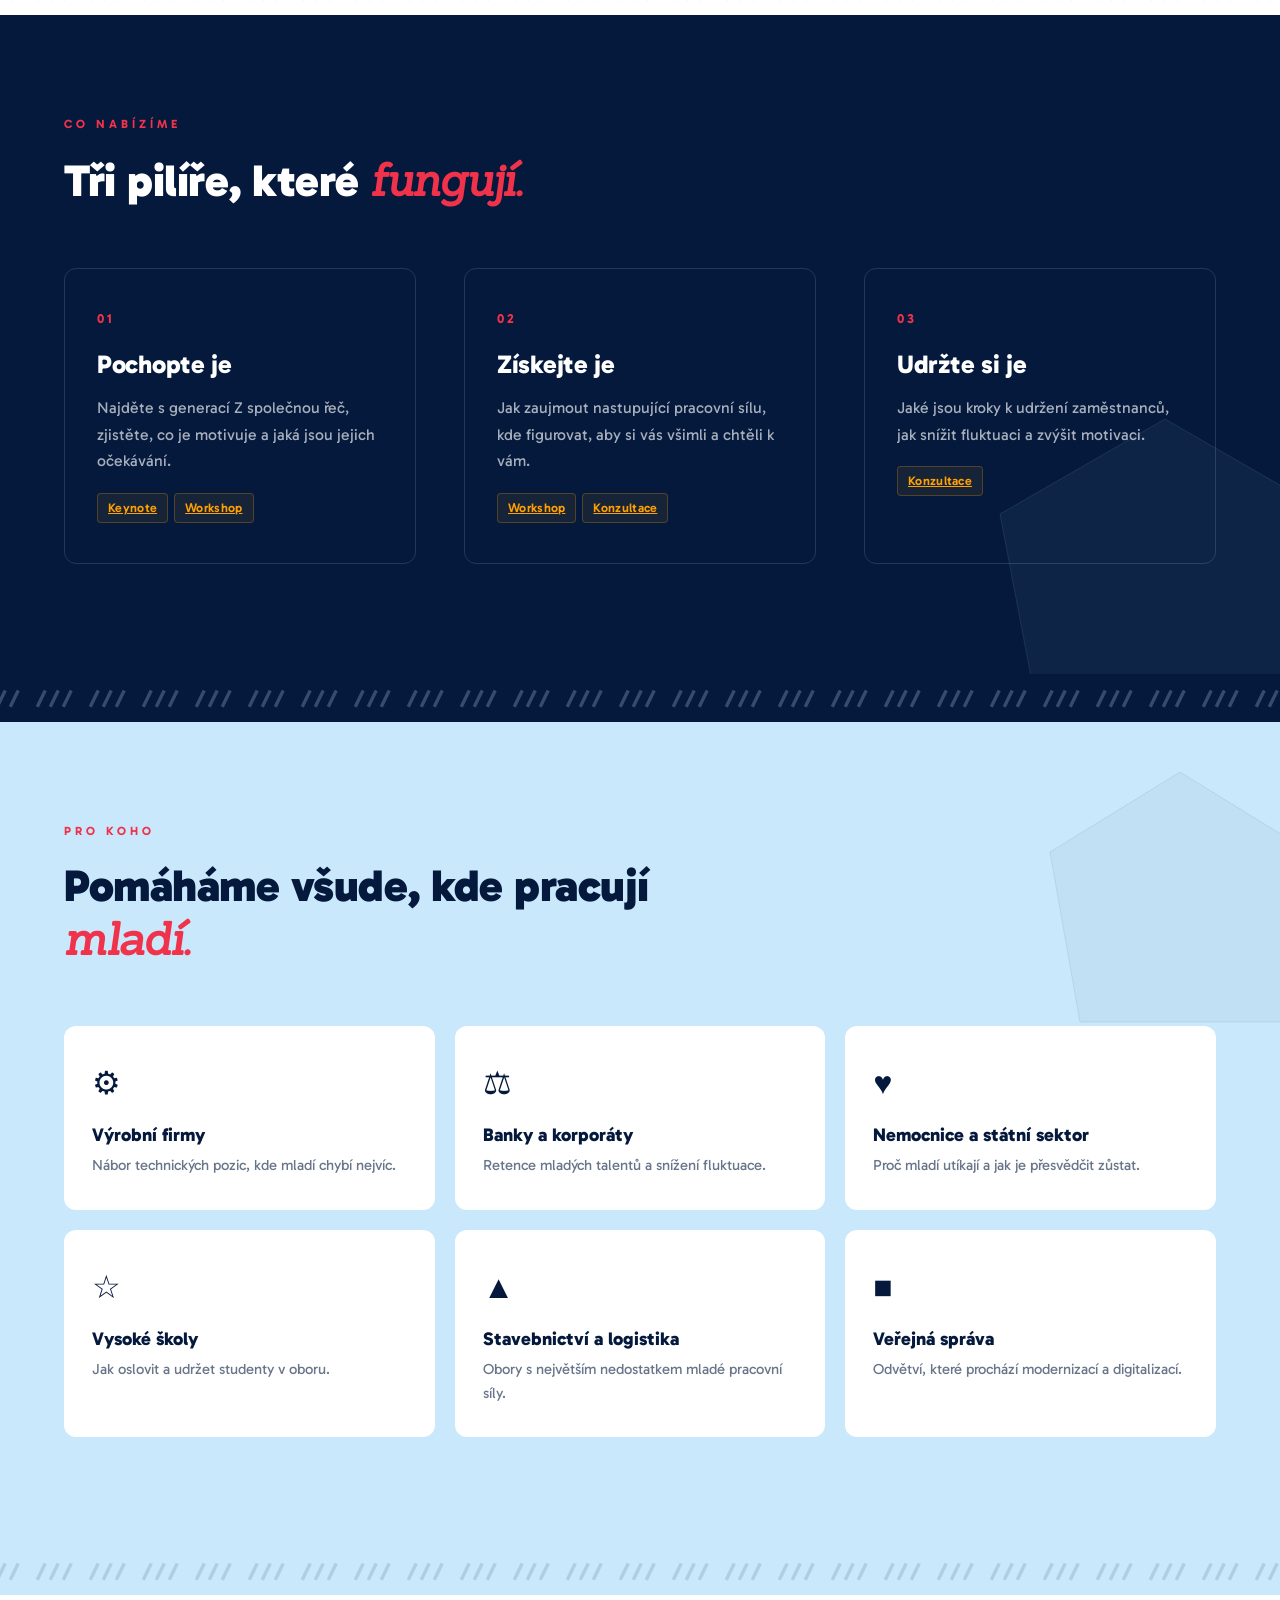
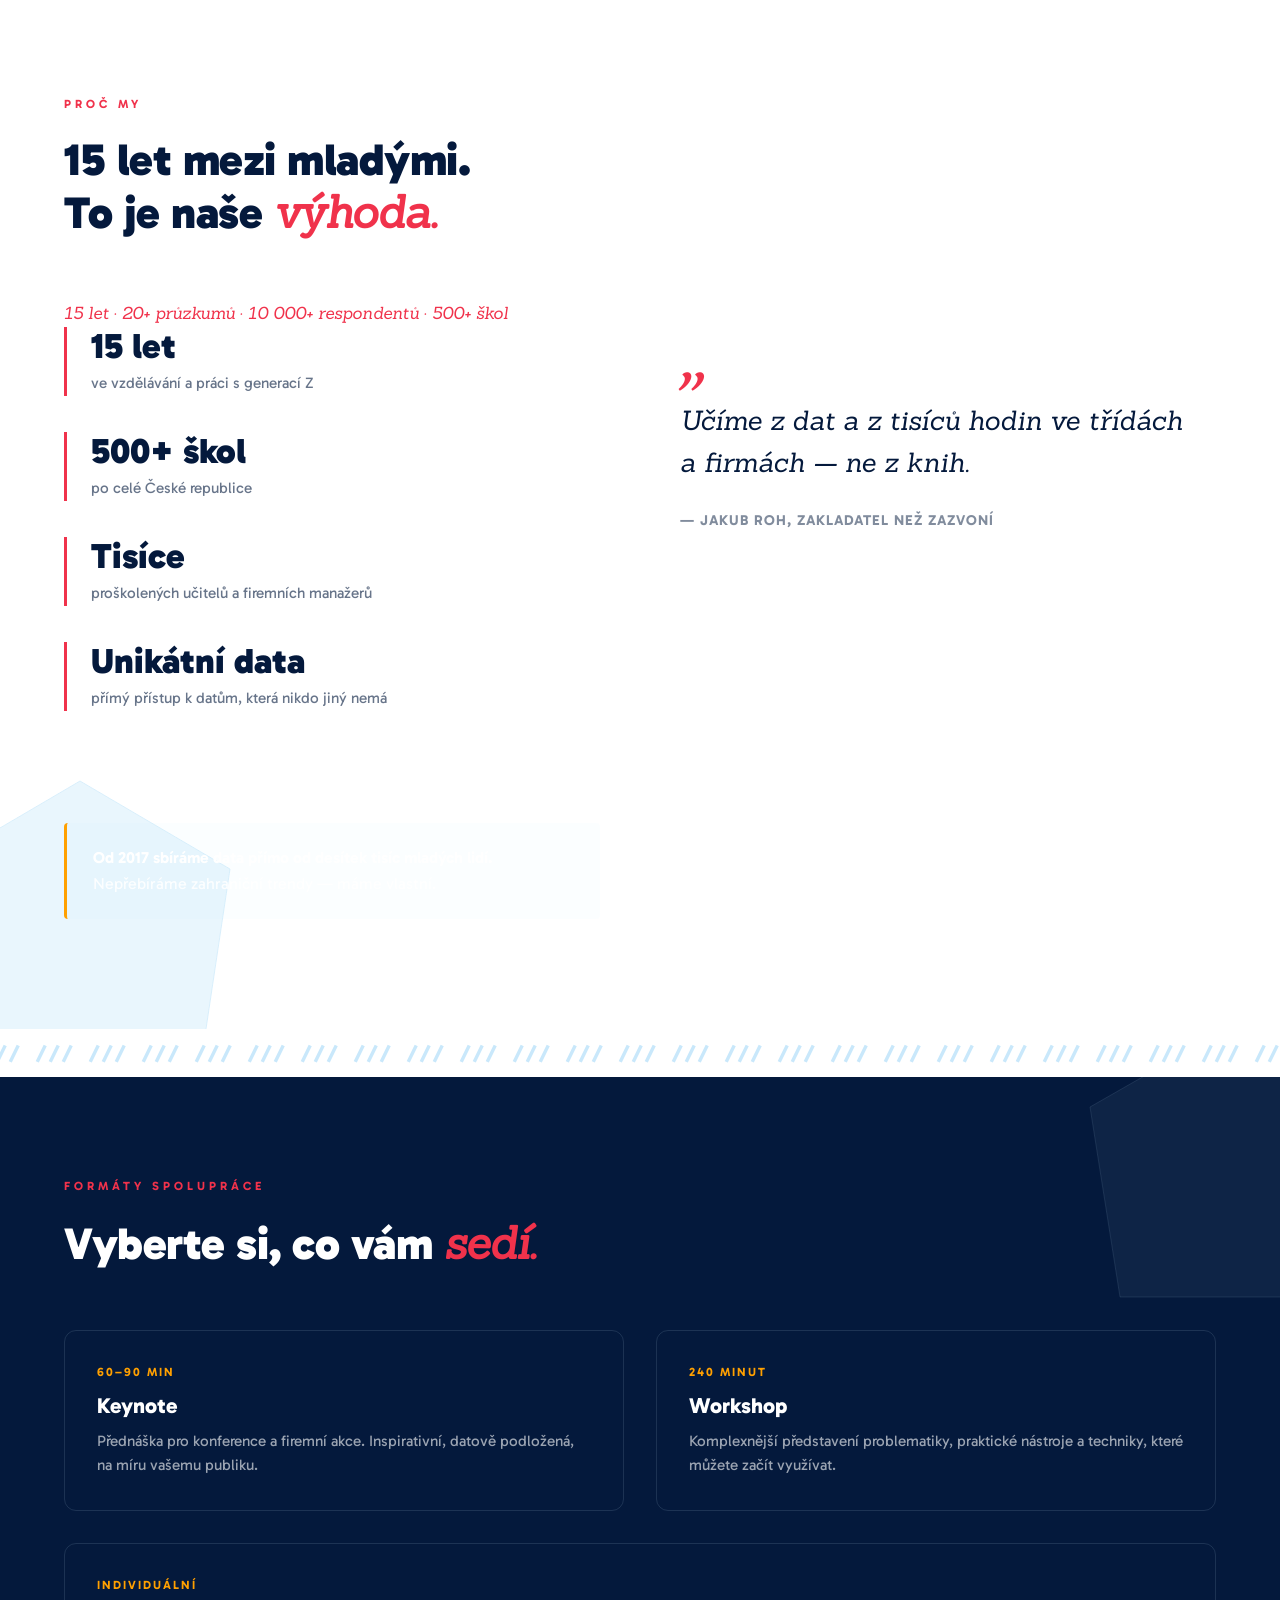
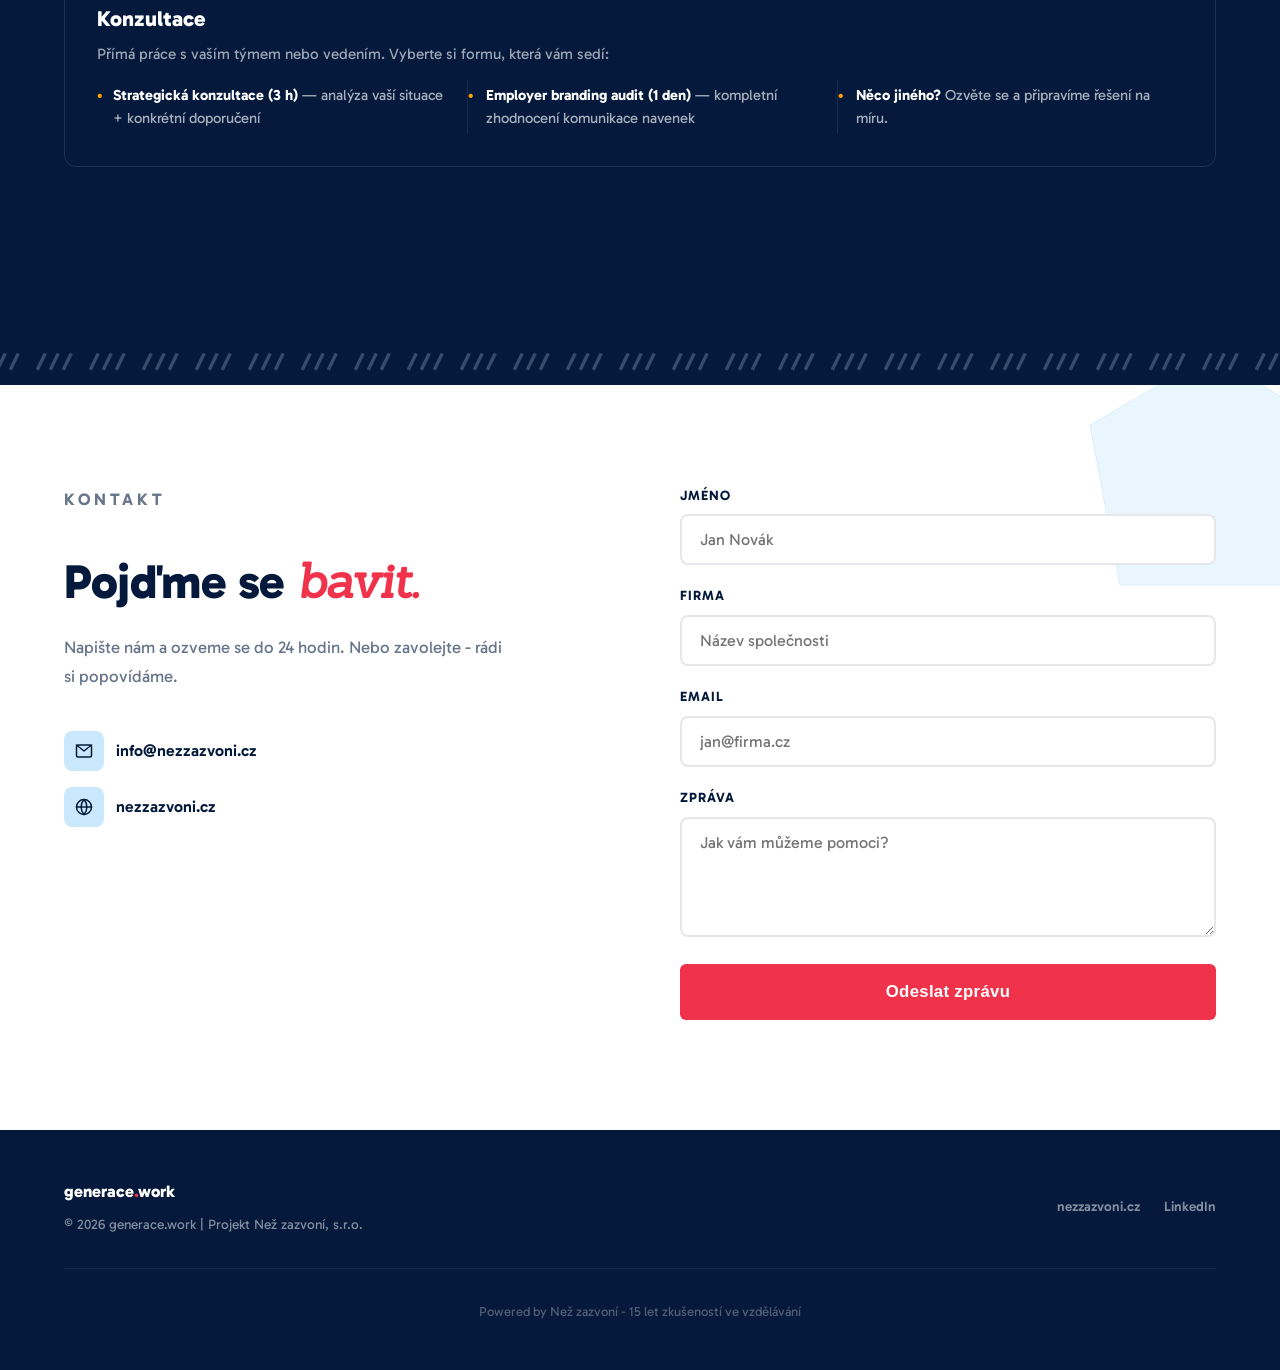
==== commit 329ad24d: "Konzultace na celou šířku (grid-column span) + 3 sub-položky vedle sebe v sloupcích" ====
--- a/index.html
+++ b/index.html
@@ -694,6 +694,9 @@
         grid-template-columns: repeat(2, 1fr);
         gap: 32px;
       }
+      .format-item--wide {
+        grid-column: 1 / -1;
+      }
     }
 
     .format-item {
@@ -745,6 +748,29 @@
     }
     .format-list li:first-child {
       border-top: none;
+    }
+
+    @media (min-width: 768px) {
+      .format-list--cols {
+        display: grid;
+        grid-template-columns: repeat(3, 1fr);
+        gap: 0 24px;
+      }
+      .format-list--cols li {
+        border-top: none;
+        border-left: 1px solid rgba(255,255,255,0.08);
+        padding: 4px 0 4px 18px;
+      }
+      .format-list--cols li:first-child {
+        border-left: none;
+        padding-left: 16px;
+      }
+      .format-list--cols li::before {
+        left: 0;
+      }
+      .format-list--cols li:first-child::before {
+        left: 0;
+      }
     }
     .format-list li::before {
       content: "•";
@@ -1255,11 +1281,11 @@
         <h3>Workshop</h3>
         <p>Komplexnější představení problematiky, praktické nástroje a techniky, které můžete začít využívat.</p>
       </div>
-      <div class="format-item">
+      <div class="format-item format-item--wide">
         <div class="format-tag">Individuální</div>
         <h3>Konzultace</h3>
         <p>Přímá práce s vaším týmem nebo vedením. Vyberte si formu, která vám sedí:</p>
-        <ul class="format-list">
+        <ul class="format-list format-list--cols">
           <li><strong>Strategická konzultace (3 h)</strong> — analýza vaší situace + konkrétní doporučení</li>
           <li><strong>Employer branding audit (1 den)</strong> — kompletní zhodnocení komunikace navenek</li>
           <li><strong>Něco jiného?</strong> Ozvěte se a připravíme řešení na míru.</li>
@@ -1305,7 +1331,7 @@
         </div>
       </div>
 
-      <form class="contact-form fade-in" id="contactForm" action="mailto:info@nezzazvoni.cz" method="POST" enctype="text/plain">
+      <form class="contact-form fade-in" id="contactForm" action="https://formspree.io/f/mnjlywbe" method="POST">
         <div class="form-group">
           <label for="name">Jméno</label>
           <input type="text" id="name" name="name" required placeholder="Jan Novák">
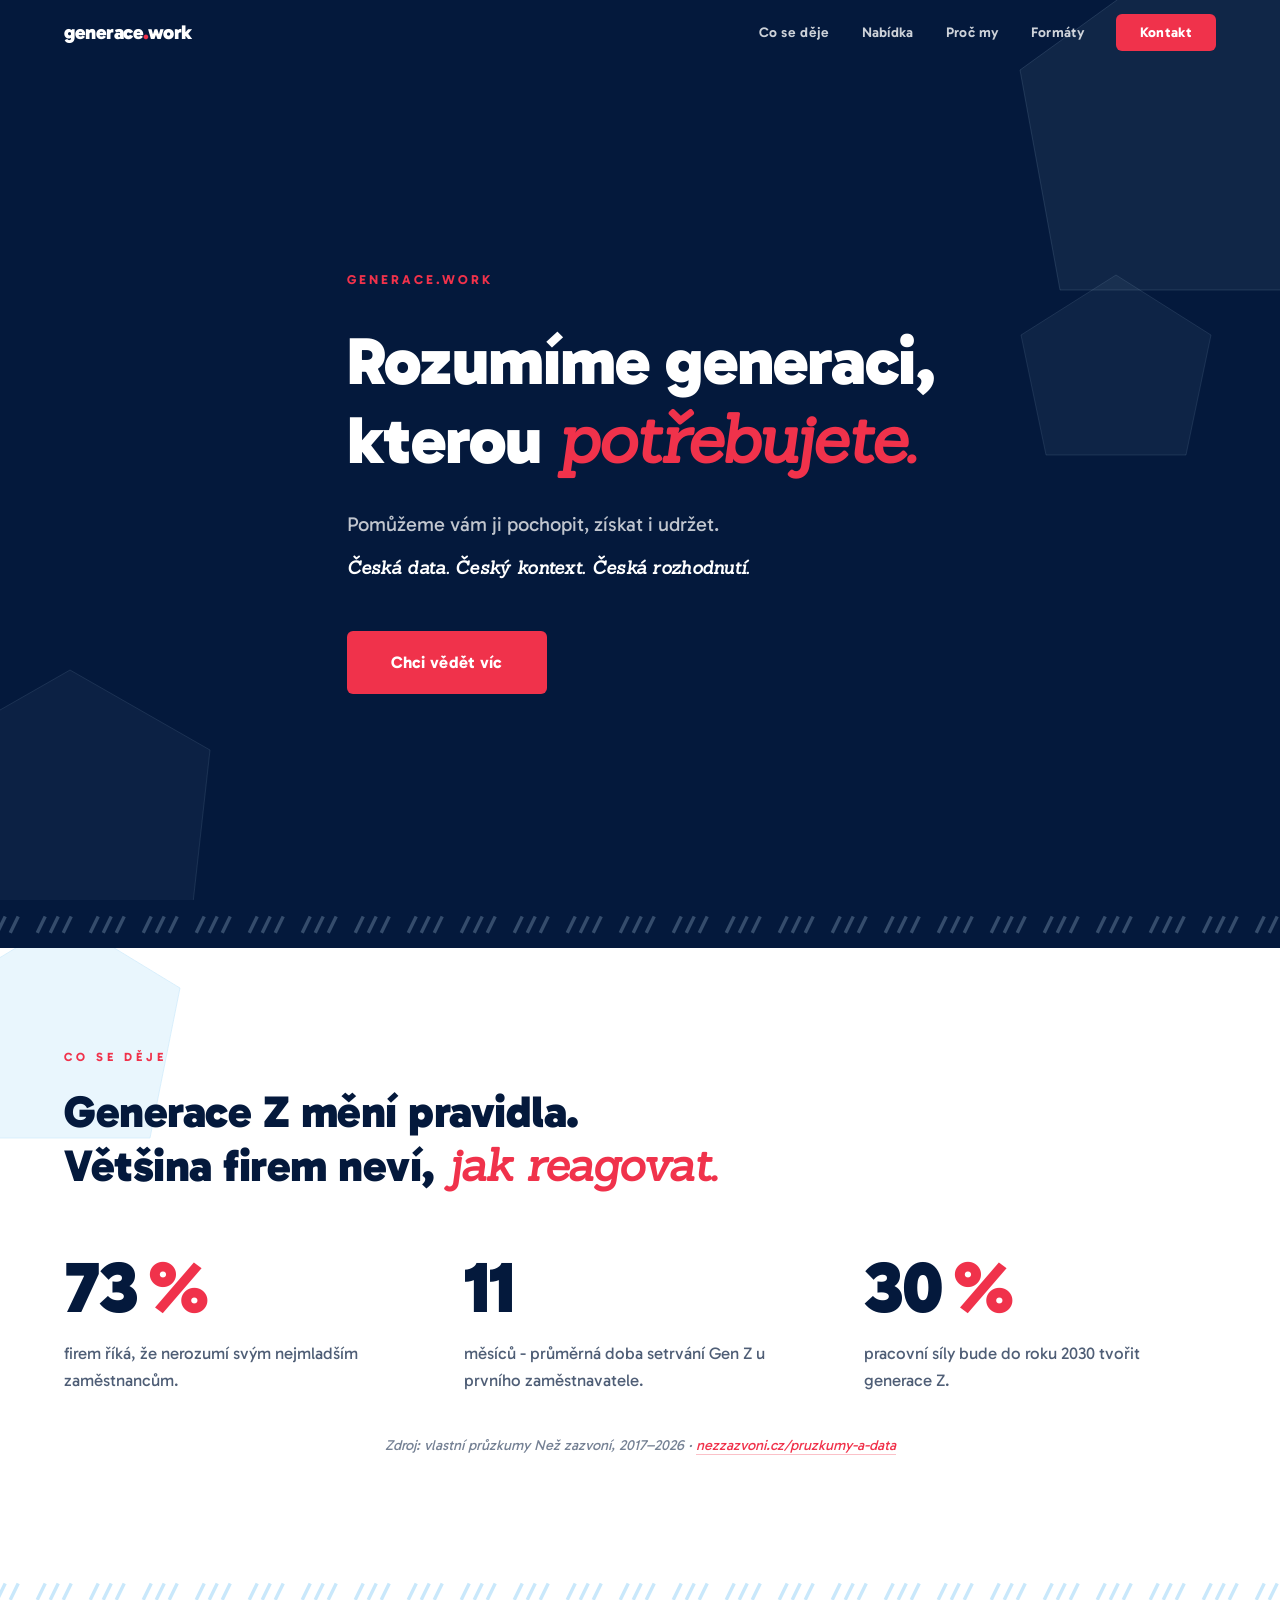
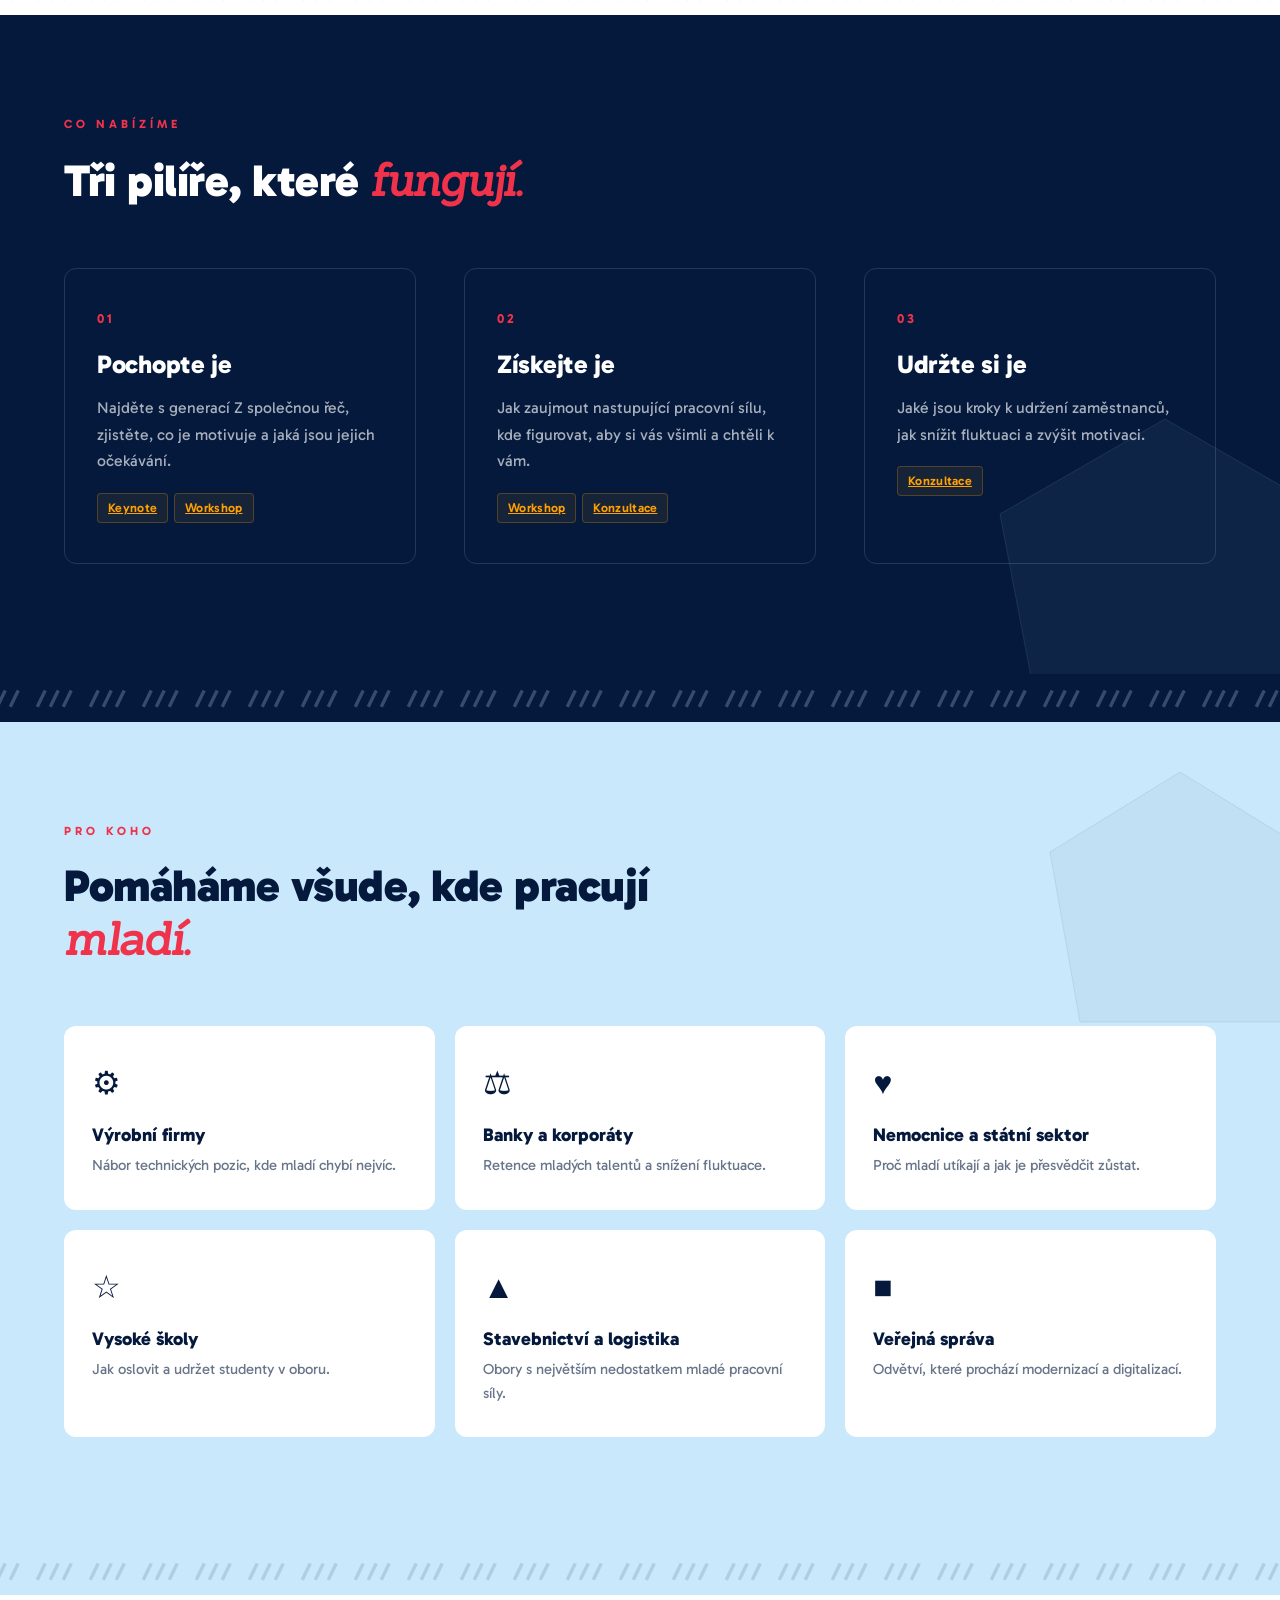
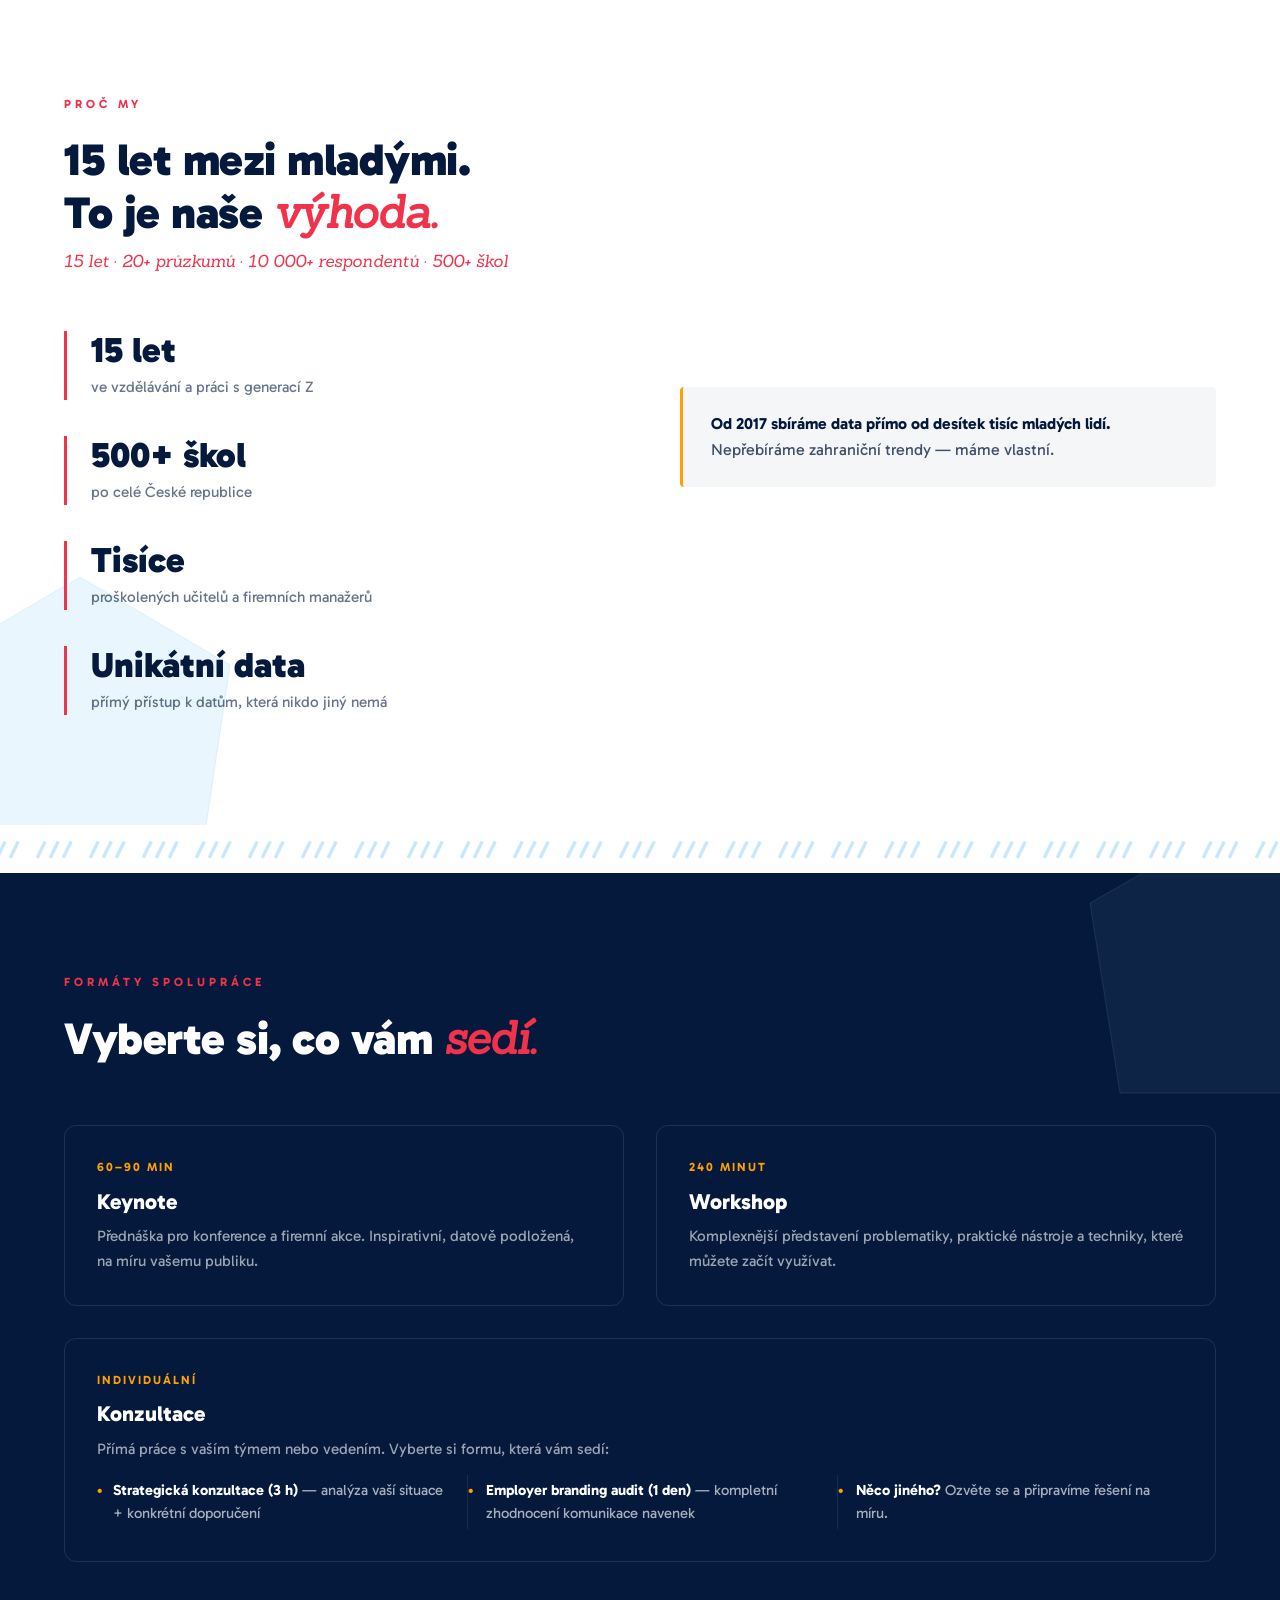
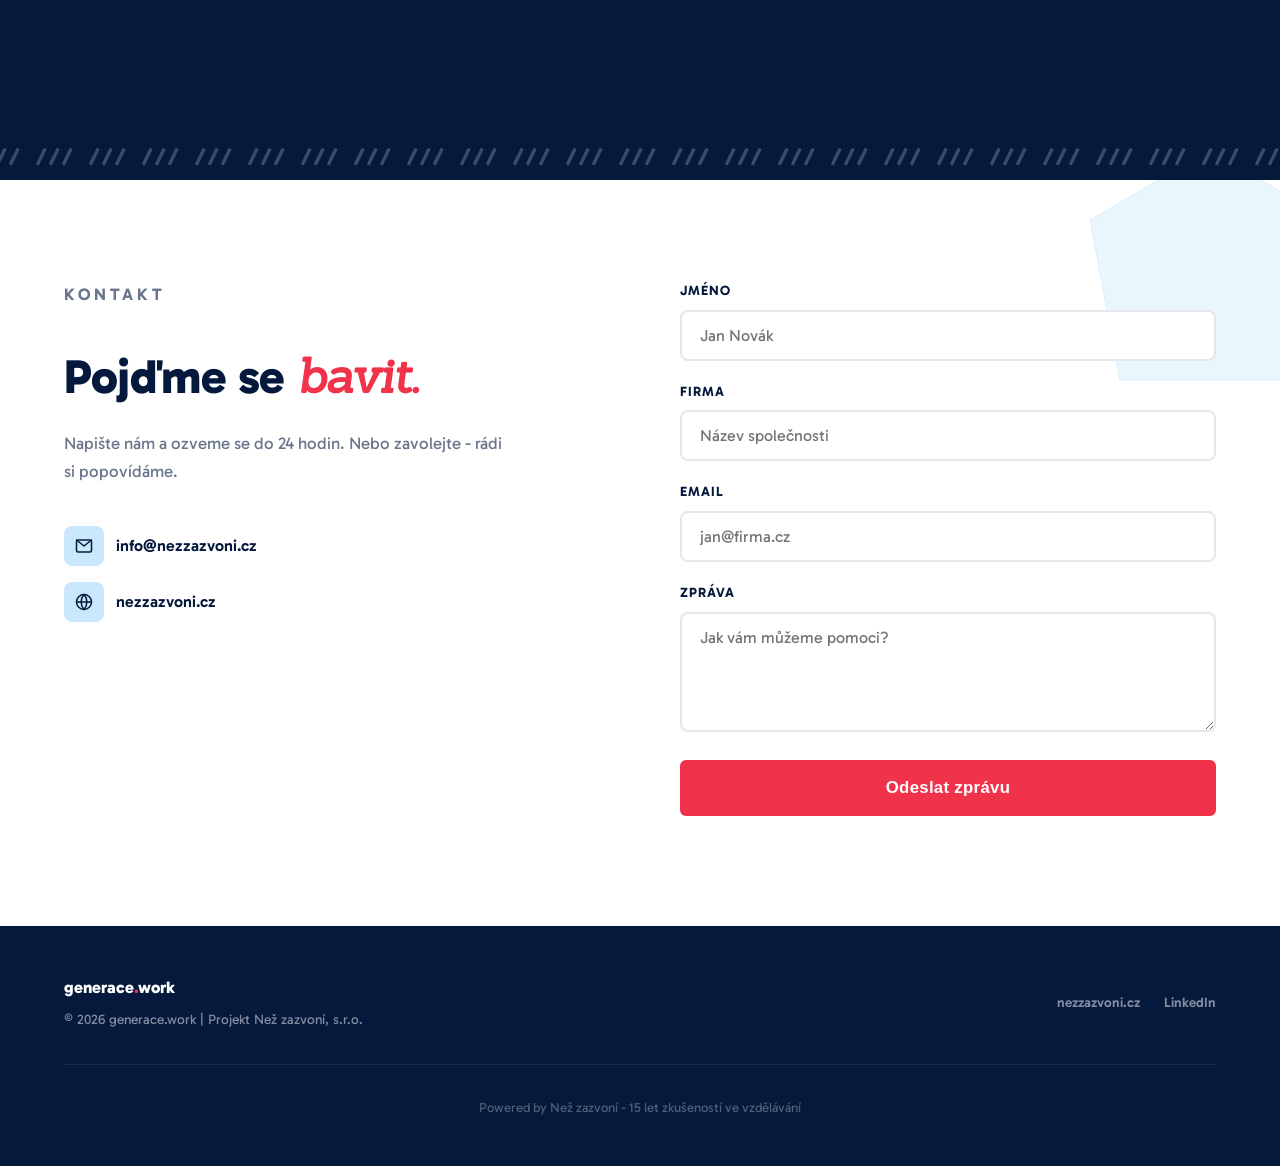
==== commit c72aea55: "Why my fixes: smazána citace (Jakub Roh) celá, why-claim padding fix, why-infobox barvy pro světlou " ====
--- a/index.html
+++ b/index.html
@@ -354,6 +354,9 @@
       max-width: 700px;
       letter-spacing: -0.5px;
     }
+    .section-heading--no-margin {
+      margin-bottom: 8px;
+    }
 
     .stats-grid {
       display: grid;
@@ -492,25 +495,27 @@
     }
 
     .why-claim {
-      margin-top: 8px;
       font-family: 'Sanchez', serif;
       font-style: italic;
       font-size: 1.05rem;
       color: var(--red);
+      margin-bottom: 56px;
     }
 
     .why-infobox {
-      margin-top: 32px;
-      padding: 22px 26px;
-      background: rgba(201, 232, 251, 0.08);
+      margin-top: 56px;
+      max-width: 720px;
+      padding: 24px 28px;
+      background: rgba(4, 25, 60, 0.04);
       border-left: 3px solid var(--orange);
       border-radius: 4px;
       font-size: 1rem;
       line-height: 1.65;
-      color: rgba(255, 255, 255, 0.85);
+      color: rgba(4, 25, 60, 0.75);
     }
     .why-infobox strong {
-      color: var(--white);
+      color: var(--navy);
+      font-weight: 700;
     }
 
     /* ===== PRO KOHO ===== */
@@ -1215,7 +1220,7 @@
   <div class="container">
     <div class="fade-in">
       <p class="section-label">Proč my</p>
-      <h2 class="section-heading">15 let mezi mladými.<br>To je naše <span class="accent">výhoda.</span></h2>
+      <h2 class="section-heading section-heading--no-margin">15 let mezi mladými.<br>To je naše <span class="accent">výhoda.</span></h2>
       <p class="why-claim fade-in">15 let · 20+ průzkumů · 10 000+ respondentů · 500+ škol</p>
     </div>
 
@@ -1237,11 +1242,6 @@
           <div class="big">Unikátní data</div>
           <p>přímý přístup k datům, která nikdo jiný nemá</p>
         </div>
-      </div>
-
-      <div class="why-quote fade-in">
-        <blockquote>Učíme z&nbsp;dat a z&nbsp;tisíců hodin ve třídách a&nbsp;firmách — ne z&nbsp;knih.</blockquote>
-        <cite>— Jakub Roh, zakladatel Než zazvoní</cite>
       </div>
 
       <div class="why-infobox fade-in">
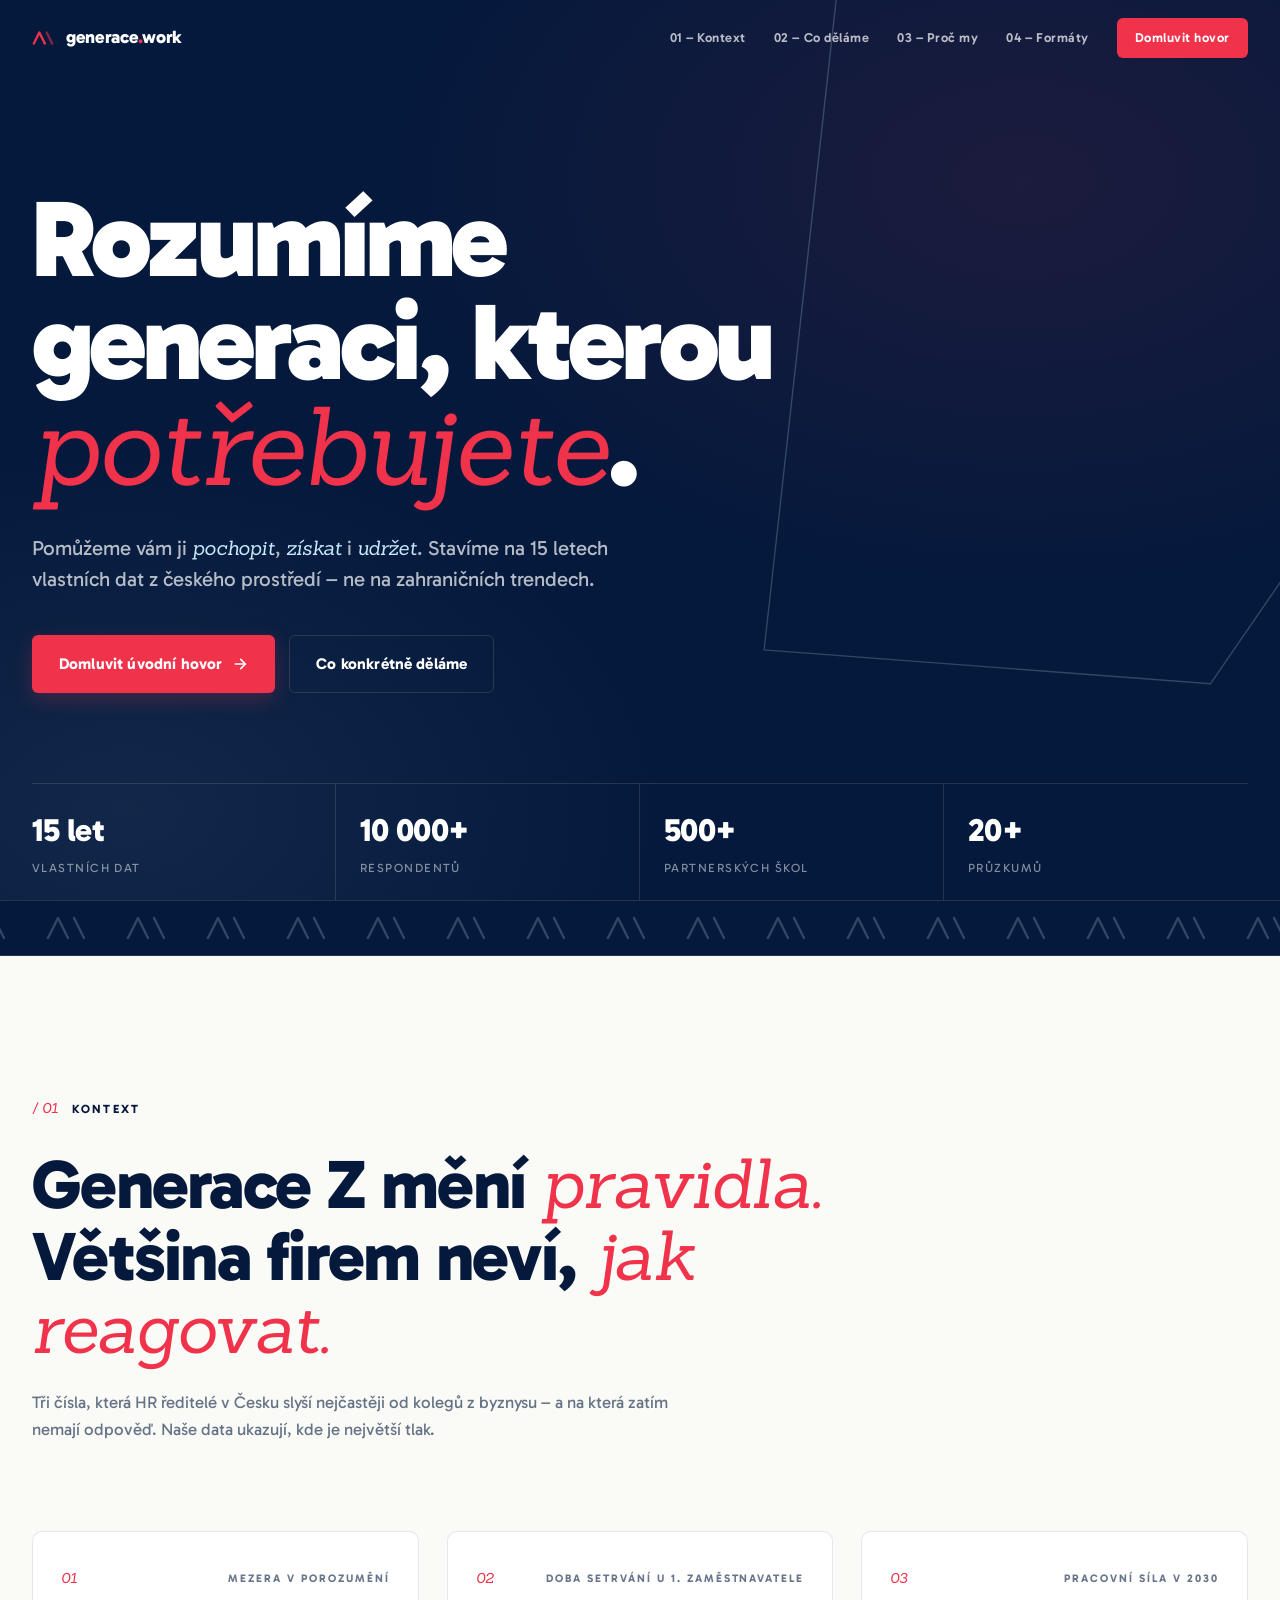
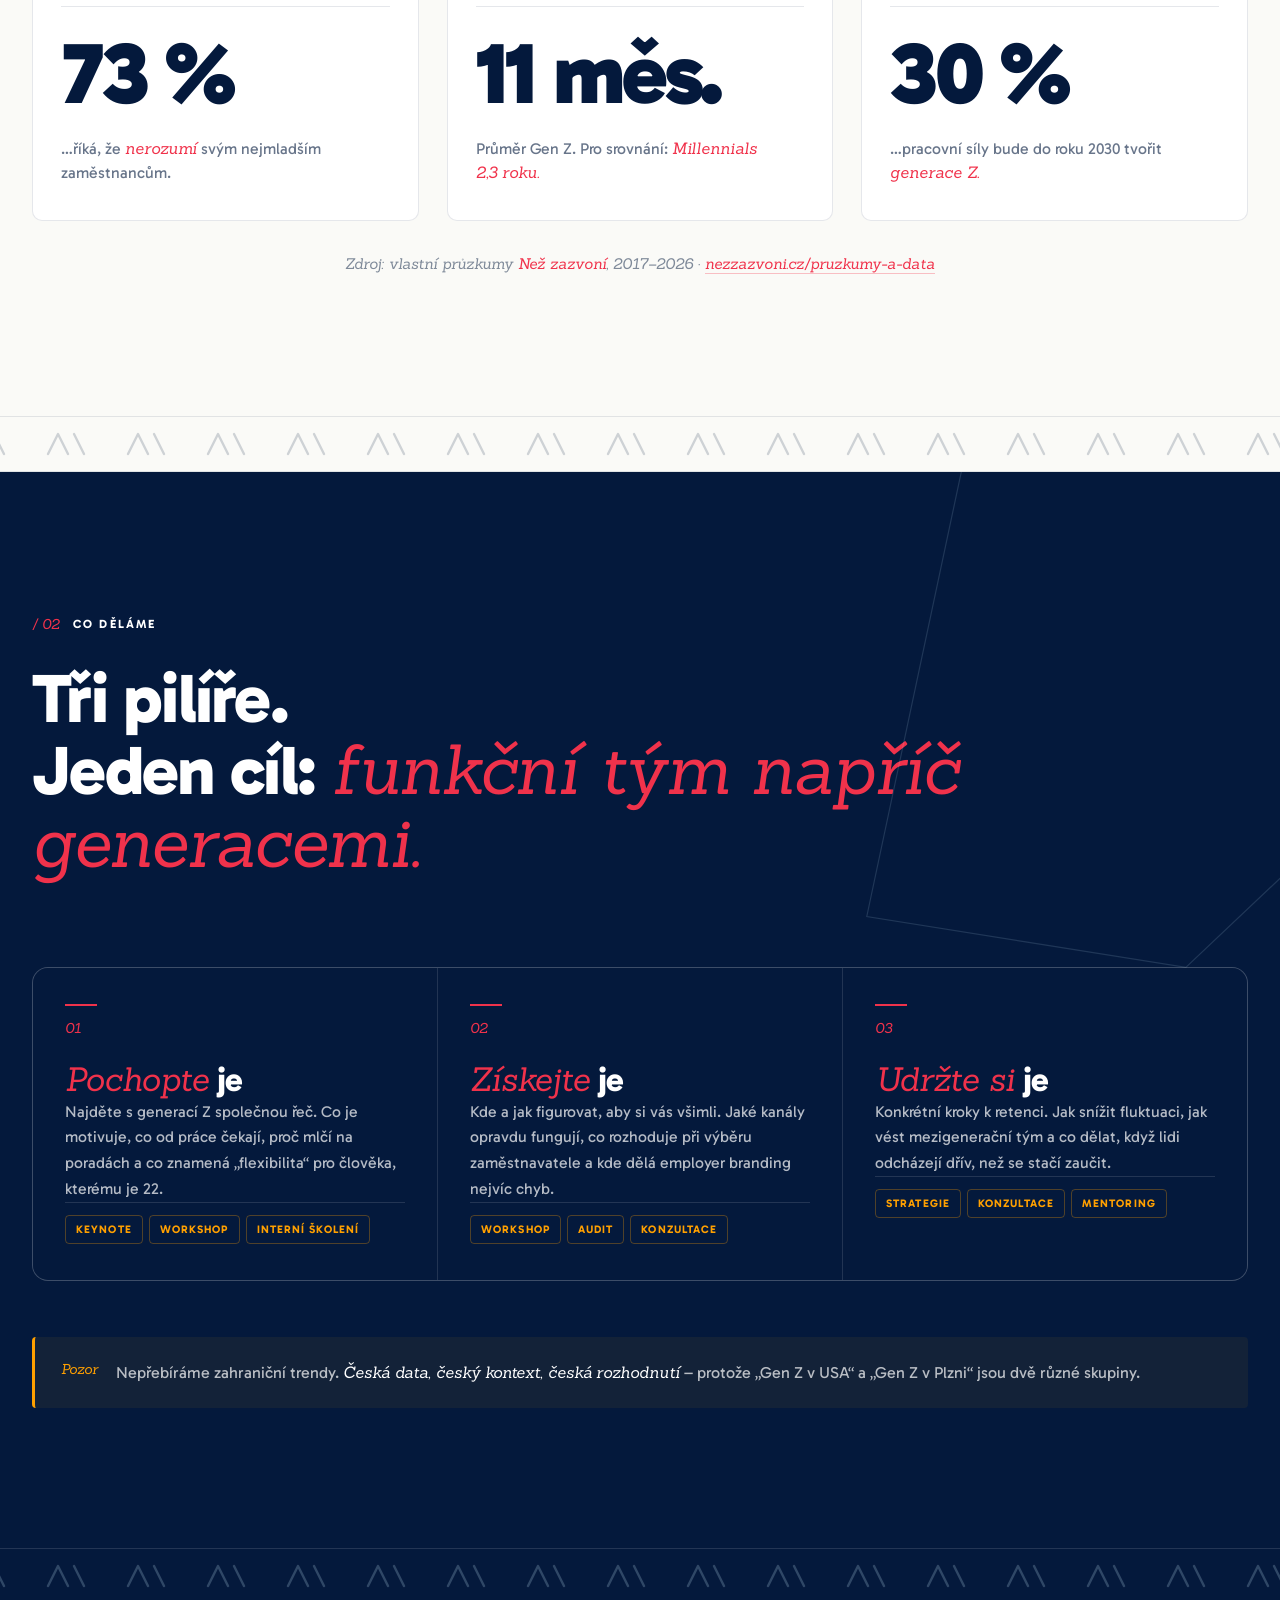
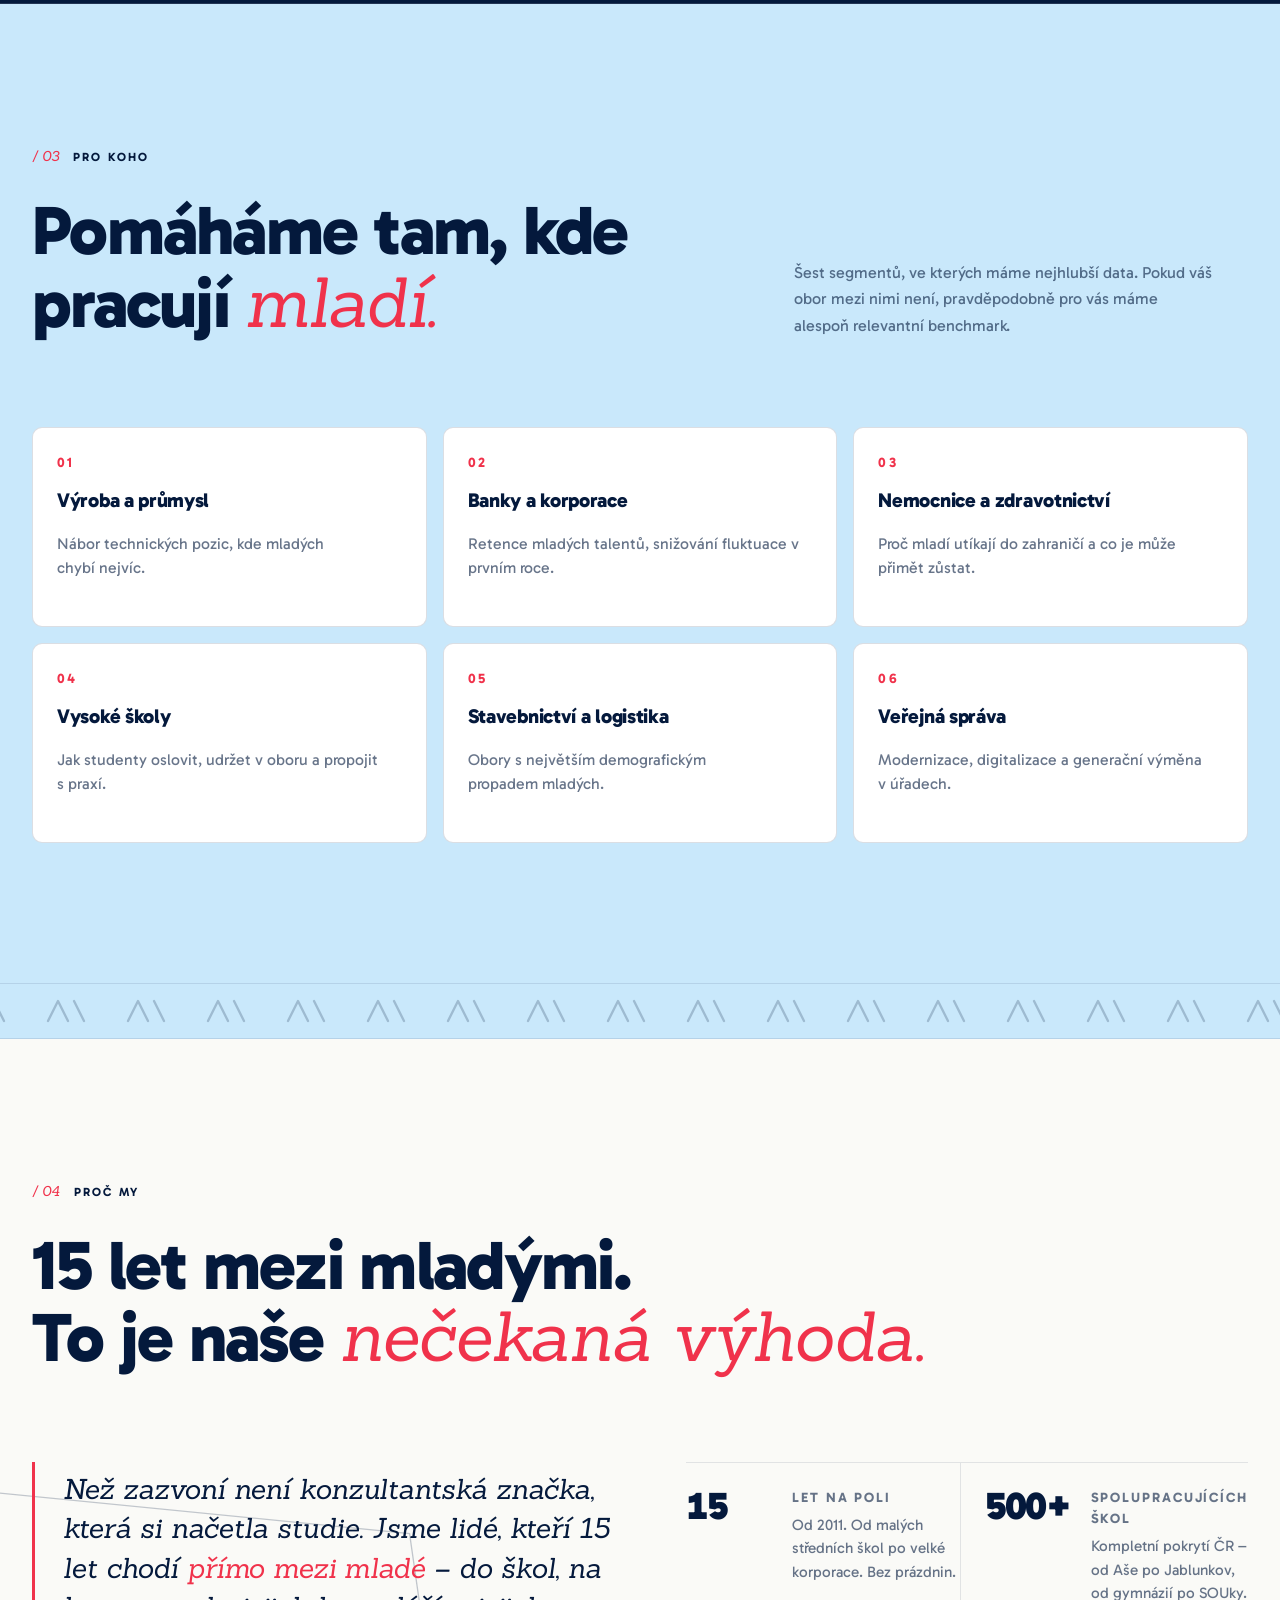
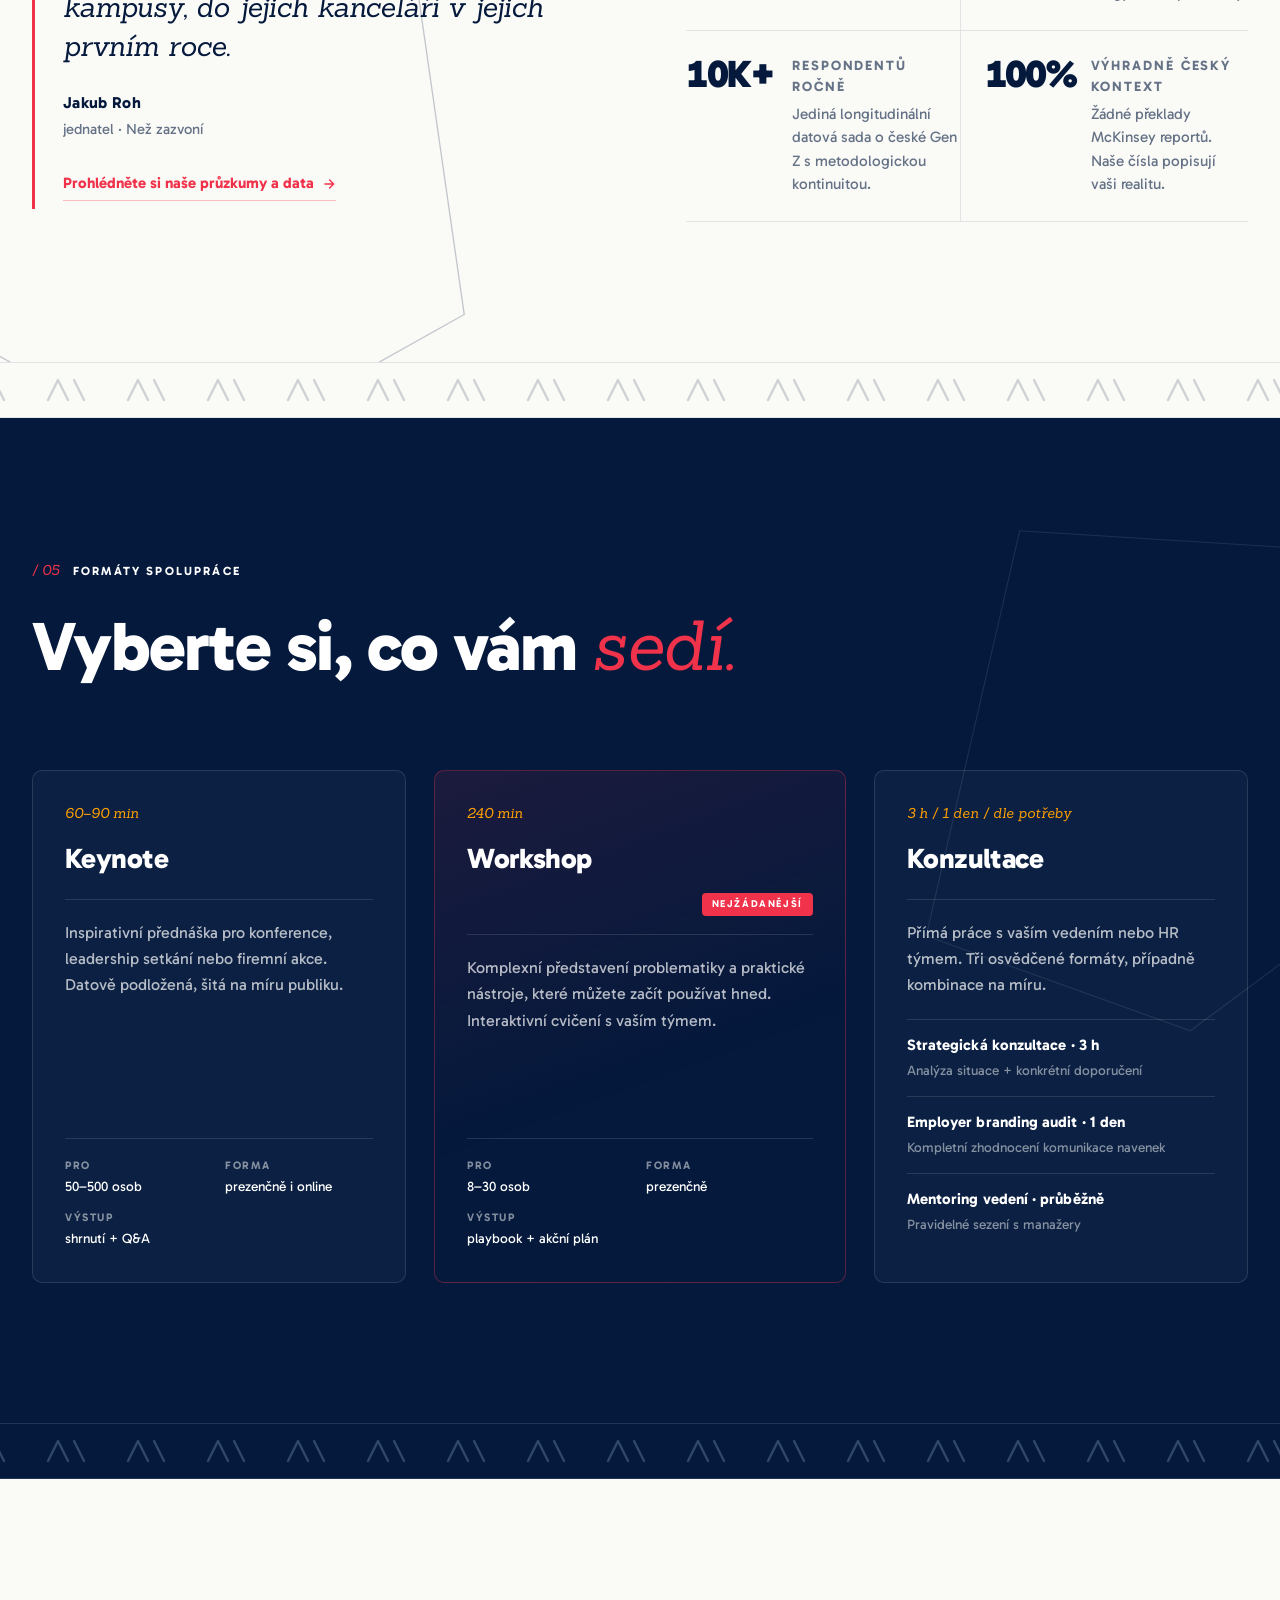
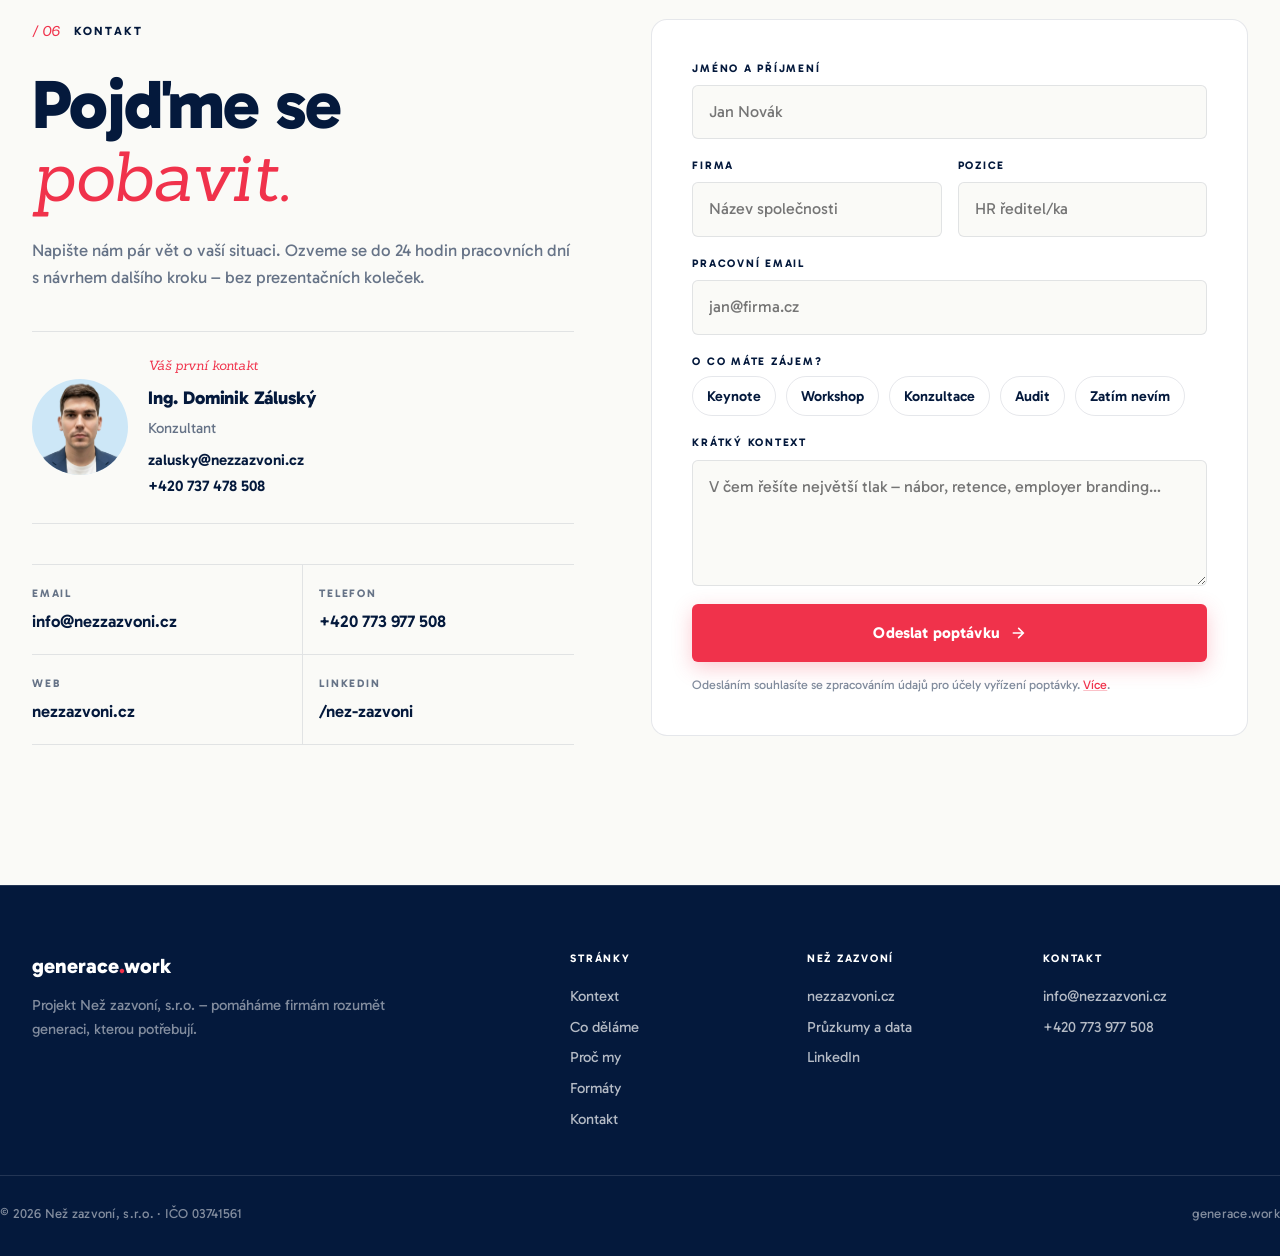
==== commit f37b26cf: "Major rework: split do 3 souborů (BEM), hero 3-row + dual CTA + chips, Dominik kontakt s fotem, kval" ====
--- a/index.html
+++ b/index.html
@@ -1,1446 +1,1746 @@
 <!DOCTYPE html>
 <html lang="cs">
 <head>
-  <meta charset="UTF-8">
-  <meta name="viewport" content="width=device-width, initial-scale=1.0">
-  <title>generace.work - Rozumíme generaci, kterou potřebujete</title>
-  <meta name="description" content="Pomáháme firmám najít, udržet a vést mladé zaměstnance. 15 let dat. Tisíce proškolených lidí. Nejlepší Gen Z data v Česku.">
-  <link rel="preconnect" href="https://fonts.googleapis.com">
-  <link rel="preconnect" href="https://fonts.gstatic.com" crossorigin>
-  <link href="https://fonts.googleapis.com/css2?family=Gabarito:wght@400;500;600;700;800;900&family=Sanchez:ital@0;1&display=swap" rel="stylesheet">
+  <meta charset="UTF-8" />
+  <meta name="viewport" content="width=device-width, initial-scale=1.0" />
+  <title>generace.work – Rozumíme generaci, kterou potřebujete | Než zazvoní</title>
+  <meta name="description" content="Pomáháme firmám pochopit, získat a udržet generaci Z. 15 let dat z českého prostředí, 10 000+ respondentů, 500+ škol. Keynote, workshopy a konzultace pro HR a vedení firem." />
+  <meta name="keywords" content="generace Z, Gen Z, nábor, retence, fluktuace, employer branding, mladí zaměstnanci, HR, Než zazvoní, generace.work" />
+  <meta name="author" content="Než zazvoní, s.r.o." />
+  <meta name="robots" content="index,follow,max-image-preview:large" />
+  <link rel="canonical" href="https://generace.work/" />
+
+  <!-- Open Graph -->
+  <meta property="og:type" content="website" />
+  <meta property="og:url" content="https://generace.work/" />
+  <meta property="og:title" content="generace.work – Rozumíme generaci, kterou potřebujete" />
+  <meta property="og:description" content="15 let dat o české generaci Z. Pomůžeme vám ji pochopit, získat i udržet." />
+  <meta property="og:locale" content="cs_CZ" />
+  <meta property="og:site_name" content="generace.work" />
+
+  <!-- Twitter -->
+  <meta name="twitter:card" content="summary_large_image" />
+  <meta name="twitter:title" content="generace.work – Rozumíme generaci, kterou potřebujete" />
+  <meta name="twitter:description" content="15 let dat o české generaci Z. Pomůžeme vám ji pochopit, získat i udržet." />
+
+  <!-- JSON-LD -->
+  <script type="application/ld+json">
+  {
+    "@context": "https://schema.org",
+    "@type": "ProfessionalService",
+    "name": "generace.work",
+    "alternateName": "Než zazvoní – generace.work",
+    "description": "Pomáháme firmám pochopit, získat a udržet generaci Z. 15 let dat z českého prostředí.",
+    "url": "https://generace.work/",
+    "logo": "https://generace.work/assets/logo-nz.png",
+    "areaServed": "CZ",
+    "parentOrganization": {
+      "@type": "Organization",
+      "name": "Než zazvoní, s.r.o.",
+      "url": "https://nezzazvoni.cz"
+    },
+    "email": "info@nezzazvoni.cz",
+    "sameAs": [
+      "https://nezzazvoni.cz",
+      "https://www.linkedin.com/company/nez-zazvoni"
+    ],
+    "knowsAbout": ["Generace Z", "Employer Branding", "HR Strategie", "Retence zaměstnanců", "Nábor"],
+    "makesOffer": [
+      {"@type":"Offer","name":"Keynote","description":"Inspirativní přednáška 60–90 minut na míru publiku."},
+      {"@type":"Offer","name":"Workshop","description":"4hodinový praktický workshop s nástroji a technikami."},
+      {"@type":"Offer","name":"Strategická konzultace","description":"3hodinová analýza situace a konkrétní doporučení."},
+      {"@type":"Offer","name":"Employer branding audit","description":"Celodenní zhodnocení vaší komunikace navenek."}
+    ]
+  }
+  </script>
+
+  <link rel="preconnect" href="https://fonts.googleapis.com" />
+  <link rel="preconnect" href="https://fonts.gstatic.com" crossorigin />
+  <link href="https://fonts.googleapis.com/css2?family=Gabarito:wght@400;500;600;700;800;900&family=Sanchez:ital@0;1&display=swap" rel="stylesheet" />
+
+  <link rel="icon" type="image/svg+xml" href="data:image/svg+xml,%3Csvg xmlns='http://www.w3.org/2000/svg' viewBox='0 0 32 32'%3E%3Crect width='32' height='32' rx='6' fill='%2304193c'/%3E%3Cpath d='M9 20 L13 11 L17 20 M21 9 L25 18' stroke='%23f0324b' stroke-width='3' stroke-linecap='round' stroke-linejoin='round' fill='none'/%3E%3C/svg%3E" />
+
   <style>
-    /* ===== RESET & BASE ===== */
-    *, *::before, *::after { margin: 0; padding: 0; box-sizing: border-box; }
-
-    :root {
-      --navy: #04193c;
-      --red: #f0324b;
-      --light-blue: #c9e8fb;
-      --orange: #ffa000;
-      --white: #ffffff;
-      --black: #000000;
-      --poly-blue: rgba(201, 232, 251, 0.4);
-      --poly-stroke: rgba(201, 232, 251, 0.6);
-    }
-
-    html {
-      scroll-behavior: smooth;
-      font-size: 16px;
-    }
-
-    body {
-      font-family: 'Gabarito', sans-serif;
-      color: var(--navy);
-      background: var(--white);
-      line-height: 1.6;
-      overflow-x: hidden;
-      -webkit-font-smoothing: antialiased;
-    }
-
-    /* ===== TYPOGRAPHY ===== */
-    h1, h2, h3, h4 {
-      font-family: 'Gabarito', sans-serif;
-      line-height: 1.15;
-      font-weight: 800;
-    }
-
-    .accent {
-      font-family: 'Sanchez', serif;
-      font-style: italic;
-      color: var(--red);
-    }
-
-    /* ===== LAYOUT ===== */
-    .container {
-      max-width: 1200px;
-      margin: 0 auto;
-      padding: 0 24px;
-    }
-
-    section {
-      position: relative;
-    }
-
-    /* ===== FADE-IN ANIMATION ===== */
-    /* JS adds .js-ready to html - without JS, everything is visible */
-    .js-ready .fade-in {
-      opacity: 0;
-      transform: translateY(32px);
-      transition: opacity 0.7s ease-out, transform 0.7s ease-out;
-    }
-
-    .js-ready .fade-in.visible {
-      opacity: 1;
-      transform: translateY(0);
-    }
-
-    /* Stagger children */
-    .js-ready .fade-in-children > * {
-      opacity: 0;
-      transform: translateY(24px);
-      transition: opacity 0.6s ease-out, transform 0.6s ease-out;
-    }
-
-    .js-ready .fade-in-children.visible > *:nth-child(1) { transition-delay: 0s; }
-    .js-ready .fade-in-children.visible > *:nth-child(2) { transition-delay: 0.12s; }
-    .js-ready .fade-in-children.visible > *:nth-child(3) { transition-delay: 0.24s; }
-    .js-ready .fade-in-children.visible > *:nth-child(4) { transition-delay: 0.36s; }
-    .js-ready .fade-in-children.visible > *:nth-child(5) { transition-delay: 0.48s; }
-
-    .js-ready .fade-in-children.visible > * {
-      opacity: 1;
-      transform: translateY(0);
-    }
-
-    /* ===== POLYGON DECORATIONS ===== */
-    .polygon {
-      position: absolute;
-      pointer-events: none;
-      z-index: 0;
-    }
-
-    .polygon svg {
-      width: 100%;
-      height: 100%;
-    }
-
-    /* ===== SECTION DIVIDER - /// strip ===== */
-    .divider {
-      display: flex;
-      align-items: center;
-      justify-content: center;
-      padding: 0;
-      overflow: hidden;
-      height: 48px;
-      user-select: none;
-      background: var(--white);
-    }
-
-    .divider-inner {
-      font-family: 'Gabarito', sans-serif;
-      font-weight: 900;
-      font-size: 20px;
-      letter-spacing: 6px;
-      color: var(--light-blue);
-      white-space: nowrap;
-      line-height: 48px;
-    }
-
-    .divider--dark {
-      background: var(--navy);
-    }
-
-    .divider--dark .divider-inner {
-      color: rgba(201, 232, 251, 0.25);
-    }
-
-    .divider--light-blue {
-      background: var(--light-blue);
-    }
-
-    .divider--light-blue .divider-inner {
-      color: rgba(4, 25, 60, 0.12);
-    }
-
-    /* ===== NAV ===== */
-    .nav {
-      position: fixed;
-      top: 0;
-      left: 0;
-      right: 0;
-      z-index: 1000;
-      padding: 16px 0;
-      transition: background 0.3s, box-shadow 0.3s, padding 0.3s;
-    }
-
-    .nav.scrolled {
-      background: rgba(4, 25, 60, 0.97);
-      box-shadow: 0 2px 24px rgba(0,0,0,0.15);
-      padding: 10px 0;
-      backdrop-filter: blur(8px);
-    }
-
-    .nav .container {
-      display: flex;
-      align-items: center;
-      justify-content: space-between;
-    }
-
-    .nav-logo {
-      font-family: 'Gabarito', sans-serif;
-      font-weight: 900;
-      font-size: 20px;
-      color: var(--white);
-      text-decoration: none;
-      letter-spacing: -0.5px;
-    }
-
-    .nav-logo span {
-      color: var(--red);
-    }
-
-    .nav-links {
-      display: none;
-      list-style: none;
-      gap: 32px;
-      align-items: center;
-    }
-
-    .nav-links a {
-      color: rgba(255,255,255,0.8);
-      text-decoration: none;
-      font-size: 14px;
-      font-weight: 600;
-      letter-spacing: 0.3px;
-      transition: color 0.2s;
-    }
-
-    .nav-links a:hover {
-      color: var(--white);
-    }
-
-    .nav-cta {
-      background: var(--red);
-      color: var(--white) !important;
-      padding: 10px 24px;
-      border-radius: 6px;
-      font-weight: 700 !important;
-      transition: background 0.2s, transform 0.2s !important;
-    }
-
-    .nav-cta:hover {
-      background: var(--orange) !important;
-      transform: translateY(-1px);
-    }
-
-    @media (min-width: 768px) {
-      .nav-links {
-        display: flex;
-      }
-    }
-
-    /* ===== HERO ===== */
-    #hero {
-      background: var(--navy);
-      color: var(--white);
-      padding: 160px 0 100px;
-      min-height: 100vh;
-      display: flex;
-      align-items: center;
-      position: relative;
-      overflow: hidden;
-    }
-
-    #hero .polygon-hero-1 {
-      top: -80px;
-      right: -120px;
-      width: 400px;
-      height: 400px;
-    }
-
-    #hero .polygon-hero-2 {
-      bottom: -60px;
-      left: -80px;
-      width: 300px;
-      height: 300px;
-    }
-
-    #hero .polygon-hero-3 {
-      top: 30%;
-      right: 5%;
-      width: 200px;
-      height: 200px;
-    }
-
-    .hero-content {
-      position: relative;
-      z-index: 1;
-      max-width: 800px;
-    }
-
-    .hero-tag {
-      display: inline-block;
-      font-size: 13px;
-      font-weight: 700;
-      letter-spacing: 3px;
-      text-transform: uppercase;
-      color: var(--red);
-      margin-bottom: 32px;
-    }
-
-    .hero-content h1 {
-      font-size: clamp(2.4rem, 6vw, 4.2rem);
-      font-weight: 900;
-      margin-bottom: 28px;
-      letter-spacing: -1px;
-    }
-
-    .hero-content p {
-      font-size: clamp(1.05rem, 2vw, 1.25rem);
-      line-height: 1.7;
-      color: rgba(255,255,255,0.75);
-      max-width: 620px;
-      margin-bottom: 12px;
-    }
-
-    .hero-tagline {
-      font-family: 'Sanchez', serif;
-      font-style: italic;
-      font-size: clamp(0.95rem, 1.6vw, 1.1rem) !important;
-      color: var(--light-blue) !important;
-      margin-bottom: 48px !important;
-      letter-spacing: 0.3px;
-    }
-    .hero-tagline strong {
-      color: var(--white);
-      font-weight: 700;
-    }
-
-    .btn-primary {
-      display: inline-block;
-      background: var(--red);
-      color: var(--white);
-      padding: 18px 44px;
-      border-radius: 6px;
-      text-decoration: none;
-      font-weight: 700;
-      font-size: 1.05rem;
-      letter-spacing: 0.3px;
-      transition: background 0.25s, transform 0.25s, box-shadow 0.25s;
-      border: none;
-      cursor: pointer;
-    }
-
-    .btn-primary:hover {
-      background: var(--orange);
-      transform: translateY(-2px);
-      box-shadow: 0 8px 32px rgba(240, 50, 75, 0.3);
-    }
-
-    /* ===== PROBLEM / STATS ===== */
-    #problem {
-      background: var(--white);
-      padding: 100px 0 110px;
-      position: relative;
-      overflow: hidden;
-    }
-
-    #problem .polygon-stats {
-      top: -40px;
-      left: -60px;
-      width: 250px;
-      height: 250px;
-      z-index: 0;
-    }
-
-    #problem .container {
-      position: relative;
-      z-index: 1;
-    }
-
-    .section-label {
-      font-size: 12px;
-      font-weight: 700;
-      letter-spacing: 4px;
-      text-transform: uppercase;
-      color: var(--red);
-      margin-bottom: 20px;
-    }
-
-    .section-heading {
-      font-size: clamp(1.8rem, 4vw, 2.8rem);
-      font-weight: 900;
-      margin-bottom: 60px;
-      max-width: 700px;
-      letter-spacing: -0.5px;
-    }
-    .section-heading--no-margin {
-      margin-bottom: 8px;
-    }
-
-    .stats-grid {
-      display: grid;
-      grid-template-columns: 1fr;
-      gap: 48px;
-    }
-
-    @media (min-width: 768px) {
-      .stats-grid {
-        grid-template-columns: repeat(3, 1fr);
-        gap: 48px;
-      }
-    }
-
-    .stat-card {
-      position: relative;
-    }
-
-    .stat-number {
-      font-size: clamp(3rem, 7vw, 4.5rem);
-      font-weight: 900;
-      color: var(--navy);
-      line-height: 1;
-      margin-bottom: 16px;
-      letter-spacing: -2px;
-    }
-
-    .stat-number span {
-      color: var(--red);
-    }
-
-    .stat-text {
-      font-size: 1.05rem;
-      color: rgba(4, 25, 60, 0.7);
-      line-height: 1.6;
-      max-width: 320px;
-    }
-
-    .stats-source {
-      margin-top: 40px;
-      font-size: 0.9rem;
-      color: rgba(4, 25, 60, 0.55);
-      text-align: center;
-      font-style: italic;
-    }
-    .stats-source a {
-      color: var(--red);
-      text-decoration: none;
-      border-bottom: 1px solid rgba(240, 50, 75, 0.3);
-      transition: border-color 0.2s;
-    }
-    .stats-source a:hover {
-      border-bottom-color: var(--red);
-    }
-
-    /* ===== THREE PILLARS ===== */
-    #pillars {
-      background: var(--navy);
-      color: var(--white);
-      padding: 100px 0 110px;
-      position: relative;
-      overflow: hidden;
-    }
-
-    #pillars .polygon-pillars {
-      bottom: -80px;
-      right: -60px;
-      width: 350px;
-      height: 350px;
-    }
-
-    .pillars-grid {
-      display: grid;
-      grid-template-columns: 1fr;
-      gap: 40px;
-    }
-
-    @media (min-width: 768px) {
-      .pillars-grid {
-        grid-template-columns: repeat(3, 1fr);
-        gap: 48px;
-      }
-    }
-
-    .pillar-card {
-      position: relative;
-      z-index: 1;
-      padding: 40px 32px;
-      border: 1px solid rgba(201, 232, 251, 0.15);
-      border-radius: 12px;
-      transition: border-color 0.3s, transform 0.3s;
-    }
-
-    .pillar-card:hover {
-      border-color: rgba(201, 232, 251, 0.35);
-      transform: translateY(-4px);
-    }
-
-    .pillar-number {
-      font-size: 13px;
-      font-weight: 700;
-      letter-spacing: 3px;
-      color: var(--red);
-      margin-bottom: 20px;
-    }
-
-    .pillar-card h3 {
-      font-size: 1.6rem;
-      font-weight: 800;
-      margin-bottom: 16px;
-      letter-spacing: -0.3px;
-    }
-
-    .pillar-card p {
-      font-size: 0.98rem;
-      line-height: 1.7;
-      color: rgba(255,255,255,0.65);
-    }
-
-    .pillar-services {
-      margin-top: 18px;
-      display: flex;
-      flex-wrap: wrap;
-      gap: 6px;
-    }
-    .pillar-service-badge {
-      display: inline-block;
-      padding: 4px 10px;
-      font-size: 0.78rem;
-      font-weight: 600;
-      color: var(--orange);
-      background: rgba(255, 160, 0, 0.08);
-      border: 1px solid rgba(255, 160, 0, 0.25);
-      border-radius: 4px;
-      letter-spacing: 0.3px;
-    }
-
-    .why-claim {
-      font-family: 'Sanchez', serif;
-      font-style: italic;
-      font-size: 1.05rem;
-      color: var(--red);
-      margin-bottom: 56px;
-    }
-
-    .why-infobox {
-      margin-top: 56px;
-      max-width: 720px;
-      padding: 24px 28px;
-      background: rgba(4, 25, 60, 0.04);
-      border-left: 3px solid var(--orange);
-      border-radius: 4px;
-      font-size: 1rem;
-      line-height: 1.65;
-      color: rgba(4, 25, 60, 0.75);
-    }
-    .why-infobox strong {
-      color: var(--navy);
-      font-weight: 700;
-    }
-
-    /* ===== PRO KOHO ===== */
-    #audience {
-      background: var(--light-blue);
-      padding: 100px 0 110px;
-      position: relative;
-      overflow: hidden;
-    }
-
-    #audience .polygon-audience {
-      top: 40px;
-      right: -40px;
-      width: 280px;
-      height: 280px;
-    }
-
-    .audience-grid {
-      display: grid;
-      grid-template-columns: 1fr;
-      gap: 20px;
-    }
-
-    @media (min-width: 600px) {
-      .audience-grid {
-        grid-template-columns: repeat(2, 1fr);
-      }
-    }
-
-    @media (min-width: 900px) {
-      .audience-grid {
-        grid-template-columns: repeat(3, 1fr);
-      }
-    }
-
-    .audience-card {
-      background: var(--white);
-      padding: 32px 28px;
-      border-radius: 12px;
-      position: relative;
-      z-index: 1;
-      transition: transform 0.3s, box-shadow 0.3s;
-    }
-
-    .audience-card:hover {
-      transform: translateY(-4px);
-      box-shadow: 0 12px 40px rgba(4, 25, 60, 0.08);
-    }
-
-    .audience-icon {
-      font-size: 2rem;
-      margin-bottom: 16px;
-      display: block;
-    }
-
-    .audience-card h3 {
-      font-size: 1.15rem;
-      font-weight: 800;
-      margin-bottom: 8px;
-      color: var(--navy);
-    }
-
-    .audience-card p {
-      font-size: 0.92rem;
-      color: rgba(4, 25, 60, 0.6);
-      line-height: 1.6;
-    }
-
-    /* ===== PROČ MY ===== */
-    #why {
-      background: var(--white);
-      padding: 100px 0 110px;
-      position: relative;
-      overflow: hidden;
-    }
-
-    #why .polygon-why {
-      bottom: -60px;
-      left: -80px;
-      width: 320px;
-      height: 320px;
-    }
-
-    .why-grid {
-      display: grid;
-      grid-template-columns: 1fr;
-      gap: 60px;
-      align-items: start;
-    }
-
-    @media (min-width: 768px) {
-      .why-grid {
-        grid-template-columns: 1fr 1fr;
-        gap: 80px;
-      }
-    }
-
-    .why-stats {
-      display: flex;
-      flex-direction: column;
-      gap: 36px;
-    }
-
-    .why-stat {
-      border-left: 3px solid var(--red);
-      padding-left: 24px;
-    }
-
-    .why-stat .big {
-      font-size: 2.2rem;
-      font-weight: 900;
-      color: var(--navy);
-      line-height: 1.1;
-      margin-bottom: 6px;
-    }
-
-    .why-stat p {
-      font-size: 0.95rem;
-      color: rgba(4, 25, 60, 0.6);
-    }
-
-    .why-quote {
-      position: relative;
-      z-index: 1;
-    }
-
-    .why-quote blockquote {
-      font-family: 'Sanchez', serif;
-      font-style: italic;
-      font-size: clamp(1.3rem, 3vw, 1.7rem);
-      color: var(--navy);
-      line-height: 1.55;
-      margin-bottom: 24px;
-    }
-
-    .why-quote blockquote::before {
-      content: '\201E';
-      display: block;
-      font-size: 4rem;
-      color: var(--red);
-      line-height: 1;
-      margin-bottom: 8px;
-      font-family: 'Gabarito', sans-serif;
-    }
-
-    .why-quote cite {
-      font-style: normal;
-      font-family: 'Gabarito', sans-serif;
-      font-size: 0.9rem;
-      font-weight: 700;
-      color: rgba(4, 25, 60, 0.5);
-      letter-spacing: 1px;
-      text-transform: uppercase;
-    }
-
-    /* ===== FORMÁTY ===== */
-    #formats {
-      background: var(--navy);
-      color: var(--white);
-      padding: 100px 0 110px;
-      position: relative;
-      overflow: hidden;
-    }
-
-    #formats .polygon-formats {
-      top: -60px;
-      right: -100px;
-      width: 300px;
-      height: 300px;
-    }
-
-    .formats-list {
-      display: grid;
-      grid-template-columns: 1fr;
-      gap: 32px;
-      margin-bottom: 60px;
-    }
-
-    @media (min-width: 768px) {
-      .formats-list {
-        grid-template-columns: repeat(2, 1fr);
-        gap: 32px;
-      }
-      .format-item--wide {
-        grid-column: 1 / -1;
-      }
-    }
-
-    .format-item {
-      padding: 32px;
-      border: 1px solid rgba(201, 232, 251, 0.12);
-      border-radius: 12px;
-      position: relative;
-      z-index: 1;
-      transition: border-color 0.3s;
-    }
-
-    .format-item:hover {
-      border-color: rgba(201, 232, 251, 0.3);
-    }
-
-    .format-tag {
-      font-size: 12px;
-      font-weight: 700;
-      letter-spacing: 2px;
-      text-transform: uppercase;
-      color: var(--orange);
-      margin-bottom: 12px;
-    }
-
-    .format-item h3 {
-      font-size: 1.35rem;
-      font-weight: 800;
-      margin-bottom: 10px;
-    }
-
-    .format-item p {
-      font-size: 0.95rem;
-      color: rgba(255,255,255,0.6);
-      line-height: 1.6;
-    }
-
-    .format-list {
-      list-style: none;
-      margin: 14px 0 0;
-      padding: 0;
-    }
-    .format-list li {
-      font-size: 0.92rem;
-      color: rgba(255,255,255,0.65);
-      line-height: 1.55;
-      padding: 8px 0 8px 16px;
-      position: relative;
-      border-top: 1px solid rgba(255,255,255,0.08);
-    }
-    .format-list li:first-child {
-      border-top: none;
-    }
-
-    @media (min-width: 768px) {
-      .format-list--cols {
-        display: grid;
-        grid-template-columns: repeat(3, 1fr);
-        gap: 0 24px;
-      }
-      .format-list--cols li {
-        border-top: none;
-        border-left: 1px solid rgba(255,255,255,0.08);
-        padding: 4px 0 4px 18px;
-      }
-      .format-list--cols li:first-child {
-        border-left: none;
-        padding-left: 16px;
-      }
-      .format-list--cols li::before {
-        left: 0;
-      }
-      .format-list--cols li:first-child::before {
-        left: 0;
-      }
-    }
-    .format-list li::before {
-      content: "•";
-      position: absolute;
-      left: 0;
-      color: var(--orange);
-      font-weight: 700;
-    }
-    .format-list li strong {
-      color: var(--white);
-      font-weight: 700;
-    }
-
-    .formats-note {
-      text-align: center;
-      font-family: 'Sanchez', serif;
-      font-style: italic;
-      font-size: 1.15rem;
-      color: rgba(255,255,255,0.5);
-      position: relative;
-      z-index: 1;
-    }
-
-    /* ===== KONTAKT ===== */
-    #contact {
-      background: var(--white);
-      padding: 100px 0 110px;
-      position: relative;
-      overflow: hidden;
-    }
-
-    #contact .polygon-contact {
-      top: -40px;
-      right: -60px;
-      width: 260px;
-      height: 260px;
-    }
-
-    .contact-grid {
-      display: grid;
-      grid-template-columns: 1fr;
-      gap: 60px;
-    }
-
-    @media (min-width: 768px) {
-      .contact-grid {
-        grid-template-columns: 1fr 1fr;
-        gap: 80px;
-      }
-    }
-
-    .contact-info h2 {
-      font-size: clamp(2rem, 4vw, 3rem);
-      margin-bottom: 24px;
-      letter-spacing: -0.5px;
-    }
-
-    .contact-info p {
-      font-size: 1.05rem;
-      color: rgba(4, 25, 60, 0.6);
-      line-height: 1.7;
-      margin-bottom: 40px;
-      max-width: 440px;
-    }
-
-    .contact-direct {
-      display: flex;
-      flex-direction: column;
-      gap: 16px;
-    }
-
-    .contact-direct a {
-      color: var(--navy);
-      text-decoration: none;
-      font-weight: 600;
-      font-size: 1rem;
-      transition: color 0.2s;
-      display: flex;
-      align-items: center;
-      gap: 12px;
-    }
-
-    .contact-direct a:hover {
-      color: var(--red);
-    }
-
-    .contact-direct .icon {
-      display: inline-flex;
-      align-items: center;
-      justify-content: center;
-      width: 40px;
-      height: 40px;
-      background: var(--light-blue);
-      border-radius: 8px;
-      flex-shrink: 0;
-    }
-
-    .contact-form {
-      position: relative;
-      z-index: 1;
-    }
-
-    .form-group {
-      margin-bottom: 20px;
-    }
-
-    .form-group label {
-      display: block;
-      font-size: 0.85rem;
-      font-weight: 700;
-      letter-spacing: 1px;
-      text-transform: uppercase;
-      color: var(--navy);
-      margin-bottom: 8px;
-    }
-
-    .form-group input,
-    .form-group textarea {
-      width: 100%;
-      padding: 14px 18px;
-      border: 2px solid rgba(4, 25, 60, 0.1);
-      border-radius: 8px;
-      font-family: 'Gabarito', sans-serif;
-      font-size: 1rem;
-      color: var(--navy);
-      background: var(--white);
-      transition: border-color 0.25s;
-      outline: none;
-    }
-
-    .form-group input:focus,
-    .form-group textarea:focus {
-      border-color: var(--red);
-    }
-
-    .form-group textarea {
-      resize: vertical;
-      min-height: 120px;
-    }
-
-    .form-submit {
-      width: 100%;
-    }
-
-    /* ===== FOOTER ===== */
-    footer {
-      background: var(--navy);
-      color: rgba(255,255,255,0.5);
-      padding: 48px 0;
-    }
-
-    .footer-inner {
-      display: flex;
-      flex-direction: column;
-      gap: 20px;
-      align-items: center;
-      text-align: center;
-    }
-
-    @media (min-width: 768px) {
-      .footer-inner {
-        flex-direction: row;
-        justify-content: space-between;
-        text-align: left;
-      }
-    }
-
-    .footer-brand {
-      font-weight: 800;
-      font-size: 1.05rem;
-      color: var(--white);
-    }
-
-    .footer-brand span {
-      color: var(--red);
-    }
-
-    .footer-meta {
-      font-size: 0.85rem;
-      line-height: 1.7;
-    }
-
-    .footer-links {
-      display: flex;
-      gap: 24px;
-    }
-
-    .footer-links a {
-      color: rgba(255,255,255,0.5);
-      text-decoration: none;
-      font-size: 0.85rem;
-      font-weight: 600;
-      transition: color 0.2s;
-    }
-
-    .footer-links a:hover {
-      color: var(--white);
-    }
-
-    .powered-by {
-      text-align: center;
-      padding-top: 32px;
-      margin-top: 32px;
-      border-top: 1px solid rgba(255,255,255,0.08);
-      font-size: 0.82rem;
-      color: rgba(255,255,255,0.3);
-    }
-
-    /* ===== RESPONSIVE TWEAKS ===== */
-    @media (max-width: 767px) {
-      #hero {
-        padding: 120px 0 80px;
-        min-height: auto;
-      }
-
-      .section-heading {
-        margin-bottom: 40px;
-      }
-
-      .why-quote blockquote {
-        font-size: 1.2rem;
-      }
-
-      .audience-grid {
-        gap: 16px;
-      }
-    }
-
-    /* ===== MISC ===== */
-    ::selection {
-      background: var(--red);
-      color: var(--white);
-    }
-
-    /* Smooth transition for anchors */
-    a {
-      transition: color 0.2s;
-    }
-  </style>
+/* ============== TOKENS ============== */
+:root {
+  /* Brand barvy z manuálu Než zazvoní */
+  --navy: #04193c;
+  --navy-90: #0a234d;
+  --navy-80: #1c2f5a;
+  --light-blue: #c9e8fb;
+  --light-blue-soft: #e6f3fc;
+  --orange: #ffa000;
+  --red: #f0324b;
+  --red-deep: #d92340;
+  --black: #000000;
+  --white: #ffffff;
+  /* Off-whites laděné teple */
+  --paper: #fafaf7;
+  --paper-warm: #f4f1ea;
+  --line: rgba(4, 25, 60, 0.10);
+  --line-light: rgba(255, 255, 255, 0.12);
+  --ink-60: rgba(4, 25, 60, 0.6);
+  --ink-50: rgba(4, 25, 60, 0.5);
+  --ink-40: rgba(4, 25, 60, 0.4);
+  --on-dark-70: rgba(255, 255, 255, 0.7);
+  --on-dark-50: rgba(255, 255, 255, 0.5);
+
+  /* Typo */
+  --sans: 'Gabarito', system-ui, -apple-system, 'Helvetica Neue', sans-serif;
+  --serif: 'Sanchez', Georgia, serif;
+
+  /* Spacing */
+  --container: 1280px;
+  --gutter: 32px;
+
+  /* Radius */
+  --r-sm: 6px;
+  --r-md: 10px;
+  --r-lg: 16px;
+}
+
+/* ============== RESET ============== */
+*, *::before, *::after { margin: 0; padding: 0; box-sizing: border-box; }
+html { scroll-behavior: smooth; -webkit-text-size-adjust: 100%; }
+body {
+  font-family: var(--sans);
+  font-weight: 400;
+  color: var(--navy);
+  background: var(--paper);
+  line-height: 1.55;
+  -webkit-font-smoothing: antialiased;
+  text-rendering: optimizeLegibility;
+  text-wrap: pretty;
+  overflow-x: hidden;
+}
+img, svg { display: block; max-width: 100%; }
+button { font: inherit; cursor: pointer; border: 0; background: none; color: inherit; }
+input, textarea, select { font: inherit; color: inherit; }
+a { color: inherit; text-decoration: none; }
+
+::selection { background: var(--red); color: var(--white); }
+
+.skip {
+  position: absolute; left: -9999px; top: 0; padding: 12px 18px;
+  background: var(--navy); color: var(--white); z-index: 9999;
+  font-weight: 700; border-radius: 0 0 8px 0;
+}
+.skip:focus { left: 0; }
+
+/* ============== LAYOUT ============== */
+.container { max-width: var(--container); margin: 0 auto; padding: 0 var(--gutter); }
+
+.section { position: relative; padding: clamp(80px, 11vw, 140px) 0; overflow: hidden; }
+.section--light { background: var(--paper); color: var(--navy); }
+.section--dark  { background: var(--navy); color: var(--white); }
+.section--blue  { background: var(--light-blue); color: var(--navy); }
+
+.section__head { max-width: 980px; margin-bottom: clamp(48px, 7vw, 88px); }
+.section__head--split {
+  display: grid; grid-template-columns: 1fr; gap: 24px;
+  max-width: var(--container);
+}
+@media (min-width: 900px) {
+  .section__head--split { grid-template-columns: 1.2fr 0.8fr; gap: 80px; align-items: end; }
+}
+.section__lede {
+  font-size: clamp(1.05rem, 1.3vw, 1.18rem);
+  color: var(--ink-60); line-height: 1.6; max-width: 640px; margin-top: 24px;
+}
+.section--dark .section__lede { color: var(--on-dark-70); }
+.section__aside { color: var(--ink-60); font-size: 1rem; line-height: 1.65; max-width: 420px; }
+
+/* ============== TYPOGRAPHY ============== */
+.eyebrow {
+  display: inline-flex; align-items: center; gap: 14px;
+  font-size: 12px; font-weight: 700; letter-spacing: 0.18em; text-transform: uppercase;
+  color: var(--navy); margin-bottom: 28px;
+}
+.eyebrow__num {
+  font-family: var(--serif); font-style: italic;
+  font-weight: 400; color: var(--red); letter-spacing: 0;
+  text-transform: none; font-size: 14px;
+}
+.eyebrow--light { color: var(--white); }
+.eyebrow--light .eyebrow__num { color: var(--red); }
+
+.display {
+  font-family: var(--sans);
+  font-weight: 800;
+  font-size: clamp(2.2rem, 5.4vw, 4.4rem);
+  line-height: 1.02;
+  letter-spacing: -0.025em;
+  color: var(--navy);
+}
+.display--light { color: var(--white); }
+
+.ital {
+  font-family: var(--serif);
+  font-style: italic;
+  font-weight: 400;
+  color: var(--red);
+  letter-spacing: -0.005em;
+}
+.section--dark .ital { color: var(--red); }
+
+/* ============== NAV ============== */
+.nav {
+  position: fixed; inset: 0 0 auto 0; z-index: 100;
+  padding: 18px 0; transition: background .35s ease, padding .35s ease, box-shadow .35s ease;
+}
+.nav.scrolled {
+  background: rgba(4, 25, 60, 0.96);
+  padding: 12px 0;
+  box-shadow: 0 1px 0 rgba(255,255,255,0.04), 0 12px 40px rgba(0,0,0,0.18);
+  backdrop-filter: saturate(140%) blur(8px);
+}
+.nav__inner {
+  max-width: var(--container); margin: 0 auto; padding: 0 var(--gutter);
+  display: flex; align-items: center; justify-content: space-between; gap: 24px;
+}
+.brand {
+  display: inline-flex; align-items: center; gap: 12px;
+  color: var(--white); font-weight: 800; letter-spacing: -0.02em;
+}
+.brand__mark { color: var(--red); display: inline-flex; }
+.brand__word { font-size: 18px; }
+.brand__dot { color: var(--red); }
+.brand__by {
+  display: none;
+  font-family: var(--serif); font-style: italic; font-weight: 400;
+  font-size: 12px; color: var(--on-dark-50); letter-spacing: 0;
+  margin-left: 6px; padding-left: 12px; border-left: 1px solid var(--line-light);
+}
+@media (min-width: 760px) { .brand__by { display: inline; } }
+
+.nav__links {
+  display: none; align-items: center; gap: 28px;
+}
+@media (min-width: 980px) { .nav__links { display: flex; } }
+.nav__links a {
+  font-size: 13px; font-weight: 600; letter-spacing: 0.04em;
+  color: var(--on-dark-70); transition: color .2s;
+  display: inline-flex; align-items: center; gap: 6px;
+}
+.nav__links a:hover { color: var(--white); }
+.nav__cta {
+  background: var(--red); color: var(--white) !important;
+  padding: 10px 18px; border-radius: var(--r-sm); font-weight: 700;
+}
+.nav__cta:hover { background: var(--red-deep); }
+
+.nav__menu { display: inline-flex; flex-direction: column; gap: 4px; padding: 8px; }
+.nav__menu span { width: 22px; height: 2px; background: var(--white); border-radius: 2px; }
+@media (min-width: 980px) { .nav__menu { display: none; } }
+
+/* ============== HERO ============== */
+.hero {
+  position: relative;
+  background: var(--navy);
+  color: var(--white);
+  padding: clamp(110px, 11vw, 130px) 0 0;
+  min-height: 100vh;
+  display: flex;
+  align-items: stretch;
+  overflow: hidden;
+  isolation: isolate;
+}
+.hero::before {
+  content: ""; position: absolute; inset: 0;
+  background:
+    radial-gradient(1100px 700px at 80% 20%, rgba(240, 50, 75, 0.10), transparent 60%),
+    radial-gradient(900px 600px at 10% 90%, rgba(201, 232, 251, 0.07), transparent 60%);
+  pointer-events: none;
+}
+.hero__poly { position: absolute; pointer-events: none; opacity: 0.55; z-index: 0; }
+.hero__poly--1 { top: -10%; right: -14%; width: 820px; max-width: 70vw; transform: rotate(-8deg); }
+.hero__poly--2 { bottom: -16%; left: -10%; width: 540px; max-width: 55vw; transform: rotate(12deg); }
+
+.hero__grid {
+  position: relative; z-index: 1;
+  width: 100%;
+  display: grid;
+  grid-template-rows: 1fr auto;
+  gap: clamp(20px, 3vw, 32px);
+  padding-bottom: 0;
+}
+.hero__stage { display: flex; flex-direction: column; justify-content: center; gap: clamp(20px, 2.4vw, 32px); padding: clamp(24px, 4vw, 40px) 0; }
+
+.hero__meta {
+  display: flex; justify-content: space-between; align-items: center; gap: 24px;
+  font-size: 12px; letter-spacing: 0.15em; text-transform: uppercase;
+  color: var(--on-dark-50); border-bottom: 1px solid var(--line-light);
+  padding-bottom: 18px;
+}
+.hero__meta .eyebrow { margin-bottom: 0; }
+.hero__locator { font-family: var(--serif); font-style: italic; text-transform: none; letter-spacing: 0.02em; font-size: 13px; }
+
+.hero__title {
+  font-family: var(--sans); font-weight: 900;
+  font-size: clamp(2.6rem, 8.5vw, 7rem);
+  line-height: 0.95; letter-spacing: -0.035em;
+  color: var(--white);
+  max-width: 14ch;
+}
+.hero__line { display: block; }
+.hero__title .ital { color: var(--red); }
+
+.hero__lead {
+  font-size: clamp(1.05rem, 1.6vw, 1.35rem);
+  line-height: 1.55;
+  color: var(--on-dark-70);
+  max-width: 56ch;
+}
+.hero__lead .ital { color: var(--light-blue); }
+
+.hero__actions { display: flex; flex-wrap: wrap; gap: 14px; margin-top: 8px; }
+
+.hero__chips {
+  display: grid; grid-template-columns: repeat(2, 1fr); gap: 0;
+  border-top: 1px solid var(--line-light);
+  margin-top: 0;
+  align-self: end;
+}
+@media (min-width: 720px) { .hero__chips { grid-template-columns: repeat(4, 1fr); } }
+
+.chip {
+  padding: 22px 24px 22px 0;
+  border-right: 1px solid var(--line-light);
+}
+.chip:not(:first-child) { padding-left: 24px; }
+.chip:last-child { border-right: 0; }
+@media (max-width: 719px) {
+  .chip:nth-child(2n) { border-right: 0; }
+  .chip:nth-child(-n+2) { border-bottom: 1px solid var(--line-light); }
+}
+.chip dt {
+  font-size: clamp(1.4rem, 2.6vw, 2rem); font-weight: 800;
+  letter-spacing: -0.02em; color: var(--white);
+  display: flex; align-items: baseline; gap: 6px;
+}
+.chip dd {
+  margin-top: 4px;
+  font-size: 12px; letter-spacing: 0.12em; text-transform: uppercase;
+  color: var(--on-dark-50);
+}
+
+.hero__scroll {
+  position: absolute; bottom: 32px; left: 50%; transform: translateX(-50%);
+  display: none; flex-direction: column; align-items: center; gap: 8px;
+  color: var(--on-dark-50); font-size: 11px; letter-spacing: 0.2em; text-transform: uppercase;
+  animation: bob 2.4s ease-in-out infinite;
+}
+@media (min-width: 980px) { .hero__scroll { display: none; } }
+@keyframes bob { 0%, 100% { transform: translate(-50%, 0); } 50% { transform: translate(-50%, 8px); } }
+
+/* ============== BUTTONS ============== */
+.btn {
+  display: inline-flex; align-items: center; justify-content: center; gap: 10px;
+  padding: 16px 26px; border-radius: var(--r-sm);
+  font-weight: 700; font-size: 0.98rem; letter-spacing: 0.01em;
+  transition: background .2s, color .2s, transform .2s, box-shadow .2s, border-color .2s;
+  border: 1px solid transparent;
+}
+.btn--primary {
+  background: var(--red); color: var(--white);
+  box-shadow: 0 6px 20px rgba(240, 50, 75, 0.25);
+}
+.btn--primary:hover { background: var(--red-deep); transform: translateY(-1px); box-shadow: 0 12px 32px rgba(240, 50, 75, 0.32); }
+.btn--ghost {
+  background: transparent; color: var(--white);
+  border-color: var(--line-light);
+}
+.btn--ghost:hover { background: rgba(255,255,255,0.06); border-color: rgba(255,255,255,0.3); }
+.btn--block { width: 100%; }
+
+/* ============== STRIP (pruh ze symbolů) ============== */
+.strip {
+  height: 56px;
+  background: var(--paper);
+  overflow: hidden;
+  border-top: 1px solid var(--line);
+  border-bottom: 1px solid var(--line);
+}
+.strip--dark { background: var(--navy); border-color: var(--line-light); }
+.strip--blue { background: var(--light-blue); border-color: rgba(4,25,60,0.10); }
+.strip__track {
+  height: 100%;
+  background-image: url("data:image/svg+xml;utf8,<svg xmlns='http://www.w3.org/2000/svg' width='80' height='56' viewBox='0 0 80 56'><g stroke='%2304193c' stroke-opacity='0.18' stroke-width='2.4' stroke-linecap='round' stroke-linejoin='round' fill='none'><path d='M8 38 L18 18 L28 38'/><path d='M34 18 L44 38'/></g></svg>");
+  background-repeat: repeat-x;
+  background-position: center;
+  animation: stripDrift 60s linear infinite;
+}
+.strip--dark .strip__track {
+  background-image: url("data:image/svg+xml;utf8,<svg xmlns='http://www.w3.org/2000/svg' width='80' height='56' viewBox='0 0 80 56'><g stroke='%23c9e8fb' stroke-opacity='0.22' stroke-width='2.4' stroke-linecap='round' stroke-linejoin='round' fill='none'><path d='M8 38 L18 18 L28 38'/><path d='M34 18 L44 38'/></g></svg>");
+}
+.strip--blue .strip__track {
+  background-image: url("data:image/svg+xml;utf8,<svg xmlns='http://www.w3.org/2000/svg' width='80' height='56' viewBox='0 0 80 56'><g stroke='%2304193c' stroke-opacity='0.22' stroke-width='2.4' stroke-linecap='round' stroke-linejoin='round' fill='none'><path d='M8 38 L18 18 L28 38'/><path d='M34 18 L44 38'/></g></svg>");
+}
+@keyframes stripDrift { from { background-position-x: 0; } to { background-position-x: -800px; } }
+
+/* ============== POLYGONS ============== */
+.poly { position: absolute; pointer-events: none; opacity: 0.5; z-index: 0; }
+.poly--offer { top: -8%; right: -10%; width: 600px; max-width: 55vw; transform: rotate(-6deg); }
+.poly--why { bottom: -14%; left: -12%; width: 660px; max-width: 60vw; transform: rotate(14deg); }
+.poly--formats { top: 6%; right: -12%; width: 580px; max-width: 55vw; transform: rotate(-10deg); }
+
+/* ============== DATAVIZ ============== */
+.dataviz {
+  display: grid; gap: 24px;
+  grid-template-columns: 1fr;
+  margin-bottom: 32px;
+  position: relative; z-index: 1;
+}
+@media (min-width: 760px) { .dataviz { grid-template-columns: repeat(3, 1fr); gap: 28px; } }
+
+.dataviz__card {
+  background: var(--white);
+  border: 1px solid var(--line);
+  border-radius: var(--r-md);
+  padding: 28px;
+  display: flex; flex-direction: column; gap: 24px;
+}
+.dataviz__head {
+  display: flex; align-items: center; justify-content: space-between; gap: 12px;
+  padding-bottom: 16px; border-bottom: 1px solid var(--line);
+}
+.dataviz__num {
+  font-family: var(--serif); font-style: italic;
+  color: var(--red); font-size: 14px;
+}
+.dataviz__topic {
+  font-size: 11px; letter-spacing: 0.18em; text-transform: uppercase;
+  color: var(--ink-60); font-weight: 700; text-align: right;
+}
+.dataviz__body { flex: 1; display: flex; flex-direction: column; gap: 20px; justify-content: space-between; }
+.dataviz__caption {
+  font-size: 0.98rem; line-height: 1.5; color: var(--ink-60);
+}
+
+/* horizontální bar */
+.bar {
+  position: relative; height: 56px; border-radius: 4px; overflow: hidden;
+  background: var(--paper-warm);
+  display: flex; align-items: center;
+}
+.bar__fill {
+  position: absolute; inset: 0 auto 0 0; width: var(--p);
+  background: linear-gradient(90deg, var(--red) 0%, var(--red-deep) 100%);
+  transform-origin: left;
+  animation: barGrow 1.4s cubic-bezier(.2,.8,.2,1) both;
+}
+@keyframes barGrow { from { transform: scaleX(0); } to { transform: scaleX(1); } }
+.bar__label {
+  position: relative; z-index: 2; padding: 0 18px;
+  color: var(--white); font-weight: 700; font-size: 0.95rem;
+  letter-spacing: 0.04em; text-transform: uppercase;
+  display: inline-flex; align-items: baseline; gap: 6px;
+  mix-blend-mode: normal;
+}
+.bar__label strong {
+  font-size: 1.6rem; font-weight: 800; letter-spacing: -0.02em;
+}
+
+/* horizontální ruler */
+.ruler { position: relative; padding-top: 12px; }
+.ruler__bar {
+  position: relative; height: 8px; background: var(--paper-warm); border-radius: 99px; overflow: hidden;
+}
+.ruler__zone {
+  position: absolute; left: 0; top: 0; bottom: 0; width: 45.83%;
+  background: linear-gradient(90deg, var(--red), var(--orange));
+  animation: barGrow 1.4s cubic-bezier(.2,.8,.2,1) both;
+}
+.ruler__ticks {
+  display: flex; justify-content: space-between; margin-top: 10px;
+  font-size: 11px; letter-spacing: 0.05em; color: var(--ink-40);
+  font-variant-numeric: tabular-nums;
+}
+.ruler__pin {
+  position: absolute; top: 0; left: var(--p); transform: translate(-50%, -8px);
+}
+.ruler__pin span {
+  display: inline-block;
+  background: var(--navy); color: var(--white);
+  padding: 6px 12px; border-radius: 4px;
+  font-size: 0.85rem; font-weight: 700;
+  position: relative;
+  white-space: nowrap;
+}
+.ruler__pin span::after {
+  content: ""; position: absolute; bottom: -5px; left: 50%; transform: translateX(-50%);
+  width: 0; height: 0; border: 5px solid transparent; border-top-color: var(--navy); border-bottom: 0;
+}
+.ruler__pin strong {
+  font-size: 1.1rem; font-weight: 800; margin-right: 4px; letter-spacing: -0.01em;
+}
+
+/* donut */
+.donut { position: relative; width: 180px; height: 180px; margin: 0 auto; }
+.donut svg { width: 100%; height: 100%; }
+.donut__arc {
+  stroke-dasharray: 0 314.16;
+  animation: donutFill 1.4s cubic-bezier(.2,.8,.2,1) forwards;
+}
+@keyframes donutFill { to { stroke-dasharray: 94.25 314.16; } }
+.donut__center {
+  position: absolute; inset: 0; display: flex; flex-direction: column;
+  align-items: center; justify-content: center; gap: 2px;
+}
+.donut__center strong {
+  font-size: 2.2rem; font-weight: 900; letter-spacing: -0.03em; color: var(--navy);
+}
+.donut__center span {
+  font-size: 11px; letter-spacing: 0.18em; text-transform: uppercase; color: var(--ink-60); font-weight: 700;
+}
+
+/* alternativní stats varianty (Tweaks) */
+[data-stats-mode="big"] .dataviz__card { padding: 36px 28px; }
+[data-stats-mode="big"] .bar,
+[data-stats-mode="big"] .ruler,
+[data-stats-mode="big"] .donut { display: none; }
+[data-stats-mode="big"] .dataviz__body::before {
+  content: attr(data-big);
+  font-size: clamp(3.2rem, 7vw, 5.4rem); font-weight: 900;
+  color: var(--navy); letter-spacing: -0.04em; line-height: 1;
+}
+
+[data-stats-mode="minimal"] .dataviz__card { background: transparent; border: 0; padding: 0; }
+[data-stats-mode="minimal"] .dataviz__head { border-bottom-color: var(--line); }
+
+.source {
+  font-family: var(--serif); font-style: italic;
+  font-size: 0.92rem; color: var(--ink-50);
+  text-align: center; margin-top: 8px;
+}
+.source a { color: var(--red); border-bottom: 1px solid rgba(240,50,75,0.3); }
+.source a:hover { border-bottom-color: var(--red); }
+
+/* ============== PILLARS ============== */
+.pillars {
+  list-style: none; counter-reset: pil;
+  display: grid; gap: 1px; background: var(--line-light);
+  border: 1px solid var(--line-light);
+  border-radius: var(--r-lg);
+  overflow: hidden;
+  position: relative; z-index: 1;
+}
+@media (min-width: 900px) { .pillars { grid-template-columns: repeat(3, 1fr); } }
+
+.pillar {
+  background: var(--navy);
+  padding: 36px 32px;
+  display: flex; flex-direction: column; gap: 20px;
+  position: relative;
+  transition: background .3s ease;
+}
+.pillar:hover { background: var(--navy-90); }
+.pillar__rail span {
+  font-family: var(--serif); font-style: italic;
+  font-size: 14px; color: var(--red);
+}
+.pillar__rail::before {
+  content: ""; display: block; width: 32px; height: 2px;
+  background: var(--red); margin-bottom: 10px;
+}
+.pillar__title {
+  font-size: clamp(1.6rem, 2.6vw, 2.1rem); font-weight: 800;
+  letter-spacing: -0.02em; color: var(--white); line-height: 1.1;
+}
+.pillar__desc {
+  color: var(--on-dark-70); font-size: 0.98rem; line-height: 1.65;
+}
+.pillar__tags {
+  list-style: none; display: flex; flex-wrap: wrap; gap: 6px;
+  margin-top: auto; padding-top: 12px;
+  border-top: 1px solid var(--line-light);
+}
+.pillar__tags li {
+  font-size: 11px; letter-spacing: 0.1em; text-transform: uppercase;
+  color: var(--orange); padding: 5px 10px; border: 1px solid rgba(255, 160, 0, 0.3);
+  border-radius: 4px; font-weight: 700;
+}
+
+.callout {
+  margin-top: 56px;
+  display: grid; grid-template-columns: auto 1fr; gap: 18px; align-items: start;
+  padding: 22px 26px;
+  border-left: 3px solid var(--orange);
+  background: rgba(255, 160, 0, 0.06);
+  border-radius: 4px;
+}
+.callout__pill {
+  font-family: var(--serif); font-style: italic; color: var(--orange);
+  font-size: 14px;
+}
+.callout p { color: var(--on-dark-70); line-height: 1.65; }
+.callout p .ital { color: var(--white); }
+
+/* ============== AUDIENCE ============== */
+.audience {
+  list-style: none;
+  border-top: 1px solid rgba(4,25,60,0.18);
+}
+.audience__row {
+  display: grid;
+  grid-template-columns: 56px 1fr;
+  gap: 12px 24px;
+  padding: 24px 0;
+  border-bottom: 1px solid rgba(4,25,60,0.18);
+  align-items: baseline;
+  transition: background .25s, padding-left .25s;
+}
+.audience__row:hover { padding-left: 12px; background: rgba(255,255,255,0.4); }
+@media (min-width: 760px) {
+  .audience__row {
+    grid-template-columns: 56px 1.4fr 2fr auto;
+    align-items: baseline;
+    padding: 28px 0;
+  }
+}
+.audience__num {
+  font-family: var(--serif); font-style: italic;
+  font-size: 1.05rem; color: var(--red);
+}
+.audience__name {
+  font-size: clamp(1.15rem, 1.8vw, 1.4rem); font-weight: 800;
+  letter-spacing: -0.015em; color: var(--navy);
+}
+.audience__note {
+  color: var(--ink-60); font-size: 0.98rem; line-height: 1.5;
+  grid-column: 2 / -1;
+}
+@media (min-width: 760px) { .audience__note { grid-column: auto; } }
+.audience__badge {
+  display: none;
+}
+@media (min-width: 760px) {
+  .audience__badge { justify-self: end; grid-column: auto; }
+}
+
+/* Audience: cards mode */
+[data-audience-mode="cards"] {
+  display: grid; gap: 16px; border-top: 0;
+  grid-template-columns: 1fr;
+}
+@media (min-width: 600px) { [data-audience-mode="cards"] { grid-template-columns: repeat(2, 1fr); } }
+@media (min-width: 980px) { [data-audience-mode="cards"] { grid-template-columns: repeat(3, 1fr); } }
+[data-audience-mode="cards"] .audience__row {
+  display: flex; flex-direction: column; gap: 12px;
+  padding: 24px;
+  border: 1px solid rgba(4,25,60,0.14);
+  border-radius: var(--r-md);
+  background: var(--white);
+  align-items: stretch;
+  min-height: 200px;
+  transition: transform .25s, box-shadow .25s, border-color .25s;
+}
+[data-audience-mode="cards"] .audience__note {
+  flex-grow: 1;
+}
+[data-audience-mode="cards"] .audience__row:hover {
+  padding: 24px; transform: translateY(-3px);
+  box-shadow: 0 16px 40px rgba(4,25,60,0.08);
+  border-color: rgba(240,50,75,0.35); background: var(--white);
+}
+[data-audience-mode="cards"] .audience__num {
+  font-size: 0.85rem; letter-spacing: 0.16em; text-transform: uppercase;
+  font-family: var(--sans); font-style: normal; font-weight: 700;
+}
+[data-audience-mode="cards"] .audience__name { font-size: 1.25rem; }
+[data-audience-mode="cards"] .audience__note { grid-column: auto; margin-top: 4px; }
+[data-audience-mode="cards"] .audience__badge {
+  align-self: flex-start; justify-self: start;
+  margin-top: auto; grid-column: auto;
+  background: var(--light-blue); padding: 5px 12px;
+}
+
+/* ============== WHY ============== */
+.why {
+  display: grid; gap: clamp(40px, 5vw, 64px);
+  grid-template-columns: 1fr;
+  position: relative; z-index: 1;
+}
+@media (min-width: 900px) { .why { grid-template-columns: 1.05fr 1fr; align-items: start; } }
+
+.why__quote {
+  border-left: 3px solid var(--red);
+  padding: 8px 0 8px 28px;
+}
+.why__quote blockquote {
+  font-family: var(--serif); font-style: italic;
+  font-size: clamp(1.3rem, 2.2vw, 1.8rem);
+  line-height: 1.4; color: var(--navy);
+  margin-bottom: 24px;
+}
+.why__quote blockquote .ital { color: var(--red); }
+.why__quote figcaption {
+  display: flex; flex-direction: column; gap: 2px;
+  font-size: 0.92rem; color: var(--ink-60);
+}
+.why__quote figcaption strong {
+  color: var(--navy); font-weight: 700; font-size: 1rem;
+  letter-spacing: 0.02em;
+}
+.why__link {
+  display: inline-flex; align-items: center; gap: 8px;
+  margin-top: 32px;
+  font-size: 0.95rem; font-weight: 700;
+  color: var(--red); text-decoration: none;
+  border-bottom: 1px solid rgba(240,50,75,0.3);
+  padding-bottom: 4px;
+  align-self: flex-start;
+  transition: gap .25s, border-color .25s;
+}
+.why__link:hover { gap: 12px; border-color: var(--red); }
+.why__quote { display: flex; flex-direction: column; }
+
+.why__list {
+  list-style: none;
+  display: grid; grid-template-columns: 1fr; gap: 0;
+  border-top: 1px solid var(--line);
+}
+@media (min-width: 600px) { .why__list { grid-template-columns: 1fr 1fr; gap: 0; } }
+
+.why__list li {
+  display: grid; grid-template-columns: 90px 1fr; gap: 16px;
+  padding: 24px 0;
+  border-bottom: 1px solid var(--line);
+}
+@media (min-width: 600px) {
+  .why__list li:nth-child(2n) { border-left: 1px solid var(--line); padding-left: 24px; }
+}
+.why__num {
+  font-size: clamp(2rem, 3vw, 2.6rem); font-weight: 900;
+  color: var(--navy); letter-spacing: -0.04em; line-height: 1;
+  font-variant-numeric: tabular-nums;
+}
+.why__list h3 {
+  font-size: 0.85rem; letter-spacing: 0.14em; text-transform: uppercase;
+  color: var(--ink-60); font-weight: 700; margin-bottom: 6px;
+}
+.why__list p { font-size: 0.95rem; line-height: 1.55; color: var(--ink-60); }
+
+/* ============== FORMATS ============== */
+.formats {
+  display: grid; gap: 24px;
+  grid-template-columns: 1fr;
+  position: relative; z-index: 1;
+}
+@media (min-width: 900px) { .formats { grid-template-columns: 1fr 1.1fr 1fr; gap: 28px; } }
+
+.format {
+  background: rgba(255,255,255,0.03);
+  border: 1px solid var(--line-light);
+  border-radius: var(--r-md);
+  padding: 32px;
+  display: flex; flex-direction: column; gap: 20px;
+  transition: border-color .25s, transform .25s, background .25s;
+}
+.format:hover { border-color: rgba(201,232,251,0.4); background: rgba(255,255,255,0.05); transform: translateY(-2px); }
+.format--featured {
+  background: linear-gradient(160deg, rgba(240, 50, 75, 0.10) 0%, transparent 60%);
+  border-color: rgba(240, 50, 75, 0.35);
+}
+.format header {
+  display: flex; flex-wrap: wrap; align-items: baseline; gap: 12px;
+  padding-bottom: 18px; border-bottom: 1px solid var(--line-light);
+  position: relative;
+}
+.format__time {
+  font-family: var(--serif); font-style: italic;
+  color: var(--orange); font-size: 14px;
+}
+.format__pin {
+  margin-left: auto;
+  align-self: flex-start;
+  font-size: 10px; letter-spacing: 0.16em; text-transform: uppercase; font-weight: 700;
+  background: var(--red); color: var(--white);
+  padding: 4px 10px; border-radius: 4px;
+  white-space: nowrap;
+}
+.format h3 {
+  font-size: clamp(1.5rem, 2.2vw, 1.8rem); font-weight: 800;
+  letter-spacing: -0.02em; color: var(--white);
+  flex-basis: 100%;
+}
+.format > p { color: var(--on-dark-70); line-height: 1.65; }
+
+.format__meta {
+  list-style: none; display: grid; grid-template-columns: 1fr 1fr; gap: 12px;
+  margin-top: auto; padding-top: 18px;
+  border-top: 1px solid var(--line-light);
+}
+.format__meta li {
+  font-size: 0.85rem; color: var(--white);
+  display: flex; flex-direction: column; gap: 2px;
+}
+.format__meta li span {
+  font-size: 11px; letter-spacing: 0.14em; text-transform: uppercase;
+  color: var(--on-dark-50); font-weight: 700;
+}
+
+.format__sublist {
+  list-style: none; display: flex; flex-direction: column;
+  margin-top: auto;
+}
+.format__sublist li {
+  padding: 14px 0;
+  border-top: 1px solid var(--line-light);
+  display: flex; flex-direction: column; gap: 4px;
+}
+.format__sublist li strong {
+  font-size: 0.95rem; color: var(--white); font-weight: 700;
+  letter-spacing: 0.005em;
+}
+.format__sublist li span {
+  font-size: 0.85rem; color: var(--on-dark-50); line-height: 1.5;
+}
+
+/* ============== CONTACT ============== */
+.contact {
+  display: grid; gap: clamp(40px, 6vw, 80px);
+  grid-template-columns: 1fr;
+}
+@media (min-width: 900px) { .contact { grid-template-columns: 1fr 1.1fr; align-items: start; } }
+
+.contact__intro .display { margin-bottom: 24px; }
+.person {
+  margin-top: 40px;
+  display: grid;
+  grid-template-columns: 96px 1fr;
+  gap: 20px;
+  align-items: center;
+  padding: 24px 0;
+  border-top: 1px solid var(--line);
+  border-bottom: 1px solid var(--line);
+}
+.person__photo {
+  width: 96px; height: 96px;
+  border-radius: 50%;
+  object-fit: cover;
+  background: var(--light-blue);
+  filter: grayscale(0.15);
+}
+.person__body { display: flex; flex-direction: column; gap: 4px; }
+.person__role {
+  font-family: var(--serif); font-style: italic;
+  font-size: 13px; color: var(--red);
+  margin-bottom: 4px;
+}
+.person__name {
+  font-size: 1.15rem; font-weight: 800;
+  color: var(--navy); letter-spacing: -0.01em;
+}
+.person__title {
+  font-size: 0.92rem; color: var(--ink-60);
+  margin-bottom: 6px;
+}
+.person__contact {
+  list-style: none; display: flex; flex-direction: column; gap: 2px;
+  font-size: 0.95rem;
+}
+.person__contact a {
+  color: var(--navy); font-weight: 600; transition: color .2s;
+}
+.person__contact a:hover { color: var(--red); }
+
+.contact__direct {
+  list-style: none; margin-top: 40px;
+  display: grid; grid-template-columns: repeat(2, 1fr); gap: 0;
+  border-top: 1px solid var(--line);
+}
+.contact__direct li {
+  padding: 20px 0; border-bottom: 1px solid var(--line);
+  display: flex; flex-direction: column; gap: 6px;
+}
+.contact__direct li:nth-child(2n-1) {
+  padding-right: 16px; border-right: 1px solid var(--line);
+}
+.contact__direct li:nth-child(2n) { padding-left: 16px; }
+.contact__label {
+  font-size: 11px; letter-spacing: 0.16em; text-transform: uppercase;
+  color: var(--ink-60); font-weight: 700;
+}
+.contact__direct a {
+  font-size: 1.05rem; font-weight: 600; color: var(--navy);
+  transition: color .2s;
+}
+.contact__direct a:hover { color: var(--red); }
+
+.contact__form {
+  background: var(--white);
+  border: 1px solid var(--line);
+  border-radius: var(--r-lg);
+  padding: clamp(28px, 4vw, 40px);
+}
+.field { display: flex; flex-direction: column; gap: 8px; margin-bottom: 18px; }
+.field-row {
+  display: grid; grid-template-columns: 1fr; gap: 18px;
+}
+@media (min-width: 600px) { .field-row { grid-template-columns: 1fr 1fr; gap: 16px; } }
+.field-row .field { margin-bottom: 18px; }
+
+.field label, .field legend {
+  font-size: 11px; letter-spacing: 0.16em; text-transform: uppercase;
+  font-weight: 700; color: var(--navy);
+}
+.field input, .field textarea {
+  padding: 14px 16px;
+  border: 1.5px solid var(--line);
+  border-radius: var(--r-sm);
+  background: var(--paper);
+  font-size: 1rem; color: var(--navy);
+  transition: border-color .2s, background .2s;
+  width: 100%;
+}
+.field input:focus, .field textarea:focus {
+  outline: none; border-color: var(--red); background: var(--white);
+}
+.field textarea { resize: vertical; min-height: 110px; line-height: 1.5; }
+
+.field--radios { border: 0; padding: 0; display: flex; flex-direction: column; gap: 10px; }
+.field--radios > div, .field--radios > label { display: inline-flex; }
+.field--radios > div { flex-wrap: wrap; gap: 8px; }
+.field--radios label {
+  display: inline-flex; align-items: center; gap: 8px;
+  padding: 8px 14px;
+  border: 1.5px solid var(--line); border-radius: 99px;
+  font-size: 0.9rem; font-weight: 600; letter-spacing: 0;
+  text-transform: none; color: var(--navy);
+  cursor: pointer; transition: border-color .2s, background .2s;
+}
+.field--radios label:has(input:checked) { border-color: var(--red); background: rgba(240,50,75,0.08); }
+.field--radios input { position: absolute; opacity: 0; pointer-events: none; }
+.field--radios { flex-direction: row; flex-wrap: wrap; }
+.field--radios legend { width: 100%; margin-bottom: 6px; }
+
+.form__legal {
+  font-size: 0.78rem; color: var(--ink-50); margin-top: 14px; line-height: 1.5;
+}
+.form__legal a { color: var(--red); text-decoration: underline; text-decoration-color: rgba(240,50,75,0.3); }
+
+/* ============== FOOTER ============== */
+.footer {
+  background: var(--navy);
+  color: var(--on-dark-70);
+  padding: 64px 0 32px;
+  border-top: 1px solid var(--line-light);
+}
+.footer__inner {
+  display: grid; gap: 40px;
+  grid-template-columns: 1fr;
+  padding-bottom: 40px;
+  border-bottom: 1px solid var(--line-light);
+}
+@media (min-width: 760px) { .footer__inner { grid-template-columns: 1.4fr 2fr; gap: 64px; } }
+
+.footer__brand .brand__word { color: var(--white); font-size: 1.3rem; font-weight: 800; }
+.footer__brand p {
+  margin-top: 12px; max-width: 360px;
+  font-size: 0.92rem; color: var(--on-dark-50); line-height: 1.6;
+}
+
+.footer__nav {
+  display: grid; gap: 32px;
+  grid-template-columns: repeat(auto-fit, minmax(140px, 1fr));
+}
+.footer__nav h4 {
+  font-size: 11px; letter-spacing: 0.16em; text-transform: uppercase;
+  color: var(--white); margin-bottom: 14px; font-weight: 700;
+}
+.footer__nav a {
+  display: block; font-size: 0.92rem;
+  color: var(--on-dark-70); padding: 4px 0; transition: color .2s;
+}
+.footer__nav a:hover { color: var(--white); }
+
+.footer__base {
+  display: flex; justify-content: space-between; flex-wrap: wrap; gap: 12px;
+  padding-top: 28px;
+  font-size: 0.82rem; color: var(--on-dark-50);
+  letter-spacing: 0.02em;
+}
+
+/* ============== REVEAL ============== */
+.reveal { opacity: 0; transform: translateY(28px); transition: opacity .8s ease, transform .8s ease; }
+.reveal.is-visible { opacity: 1; transform: none; }
+@media (prefers-reduced-motion: reduce) {
+  .reveal { opacity: 1 !important; transform: none !important; }
+  .strip__track, .bar__fill, .ruler__zone, .donut__arc, .hero__scroll { animation: none !important; }
+}
+
+/* ============== TWEAKS PANEL ============== */
+.tweaks {
+  position: fixed; right: 20px; bottom: 20px; z-index: 200;
+  width: 320px; background: var(--white); color: var(--navy);
+  border-radius: var(--r-lg);
+  border: 1px solid var(--line);
+  box-shadow: 0 24px 64px rgba(4,25,60,0.18);
+  overflow: hidden;
+  font-size: 13px;
+  display: none;
+}
+.tweaks.is-open { display: block; }
+.tweaks__head {
+  display: flex; align-items: center; justify-content: space-between;
+  padding: 14px 16px; border-bottom: 1px solid var(--line);
+  background: var(--navy); color: var(--white);
+}
+.tweaks__title { font-weight: 800; letter-spacing: 0.04em; font-size: 12px; text-transform: uppercase; }
+.tweaks__close { color: var(--white); padding: 4px; line-height: 0; }
+.tweaks__body { padding: 16px; display: flex; flex-direction: column; gap: 18px; }
+.tweaks__group { display: flex; flex-direction: column; gap: 8px; }
+.tweaks__label {
+  font-size: 11px; letter-spacing: 0.14em; text-transform: uppercase;
+  color: var(--ink-60); font-weight: 700;
+}
+.tweaks__seg {
+  display: grid; grid-auto-flow: column; grid-auto-columns: 1fr;
+  border: 1px solid var(--line); border-radius: 999px; overflow: hidden;
+}
+.tweaks__seg button {
+  padding: 8px 10px; font-size: 12px; font-weight: 600;
+  background: transparent; color: var(--ink-60);
+  border-right: 1px solid var(--line);
+  transition: background .2s, color .2s;
+}
+.tweaks__seg button:last-child { border-right: 0; }
+.tweaks__seg button.is-active { background: var(--navy); color: var(--white); }
+
+</style>
 </head>
 <body>
 
-<!-- ===== NAV ===== -->
-<nav class="nav" id="nav">
+<a class="skip" href="#main">Přeskočit na obsah</a>
+
+<header class="nav" id="nav" role="banner">
+  <div class="nav__inner">
+    <a href="#top" class="brand" aria-label="generace.work – domů">
+      <span class="brand__mark" aria-hidden="true">
+        <svg viewBox="0 0 24 24" width="22" height="22" xmlns="http://www.w3.org/2000/svg">
+          <path d="M2 18 L8 6 L14 18" stroke="currentColor" stroke-width="2.6" stroke-linecap="round" stroke-linejoin="round" fill="none"/>
+          <path d="M16 6 L22 18" stroke="currentColor" stroke-width="2.6" stroke-linecap="round" stroke-linejoin="round" fill="none" opacity=".55"/>
+        </svg>
+      </span>
+      <span class="brand__word">generace<span class="brand__dot">.</span>work</span>
+    </a>
+    <nav class="nav__links" aria-label="Hlavní navigace">
+      <a href="#problem">01 – Kontext</a>
+      <a href="#offer">02 – Co děláme</a>
+      <a href="#why">03 – Proč my</a>
+      <a href="#formats">04 – Formáty</a>
+      <a href="#contact" class="nav__cta">Domluvit hovor</a>
+    </nav>
+    <button class="nav__menu" type="button" aria-label="Menu" aria-expanded="false">
+      <span></span><span></span><span></span>
+    </button>
+  </div>
+</header>
+
+<main id="main">
+
+<!-- ============== HERO ============== -->
+<section id="top" class="hero" aria-label="Úvod">
+  <div class="hero__poly hero__poly--1" aria-hidden="true">
+    <svg viewBox="0 0 600 600" preserveAspectRatio="none"><polygon points="180,40 575,90 545,400 380,580 60,510" fill="none" stroke="rgba(201,232,251,0.4)" stroke-width="1"/></svg>
+  </div>
+
+  <div class="container hero__grid">
+    <div class="hero__stage">
+    <h1 class="hero__title">
+      <span class="hero__line">Rozumíme</span>
+      <span class="hero__line">generaci, kterou</span>
+      <span class="hero__line"><em class="ital">potřebujete</em>.</span>
+    </h1>
+
+    <p class="hero__lead" data-hero-copy>
+      Pomůžeme vám ji <em class="ital">pochopit</em>, <em class="ital">získat</em> i <em class="ital">udržet</em>.
+      Stavíme na 15 letech vlastních dat z českého prostředí – ne na zahraničních trendech.
+    </p>
+
+    <div class="hero__actions">
+      <a href="#contact" class="btn btn--primary">Domluvit úvodní hovor
+        <svg width="16" height="16" viewBox="0 0 24 24" fill="none" stroke="currentColor" stroke-width="2.4" stroke-linecap="round"><path d="M5 12h14M13 5l7 7-7 7"/></svg>
+      </a>
+      <a href="#offer" class="btn btn--ghost">Co konkrétně děláme</a>
+    </div>
+    </div>
+
+    <dl class="hero__chips" aria-label="Hlavní fakta">
+      <div class="chip"><dt>15 let</dt><dd>vlastních dat</dd></div>
+      <div class="chip"><dt>10 000+</dt><dd>respondentů</dd></div>
+      <div class="chip"><dt>500+</dt><dd>partnerských škol</dd></div>
+      <div class="chip"><dt>20+</dt><dd>průzkumů</dd></div>
+    </dl>
+  </div>
+
+  <div class="hero__scroll" aria-hidden="true">
+    <span>Scroll</span>
+    <svg width="14" height="40" viewBox="0 0 14 40"><path d="M7 2 V36 M2 30 L7 36 L12 30" stroke="currentColor" stroke-width="1.4" fill="none" stroke-linecap="round" stroke-linejoin="round"/></svg>
+  </div>
+</section>
+
+<!-- pruh ze symbolů -->
+<div class="strip strip--dark" aria-hidden="true"><div class="strip__track"></div></div>
+
+<!-- ============== KONTEXT ============== -->
+<section id="problem" class="section section--light">
   <div class="container">
-    <a href="#hero" class="nav-logo">generace<span>.</span>work</a>
-    <ul class="nav-links">
-      <li><a href="#problem">Co se děje</a></li>
-      <li><a href="#pillars">Nabídka</a></li>
-      <li><a href="#why">Proč my</a></li>
-      <li><a href="#formats">Formáty</a></li>
-      <li><a href="#contact" class="nav-cta">Kontakt</a></li>
+    <header class="section__head">
+      <span class="eyebrow"><span class="eyebrow__num">/ 01</span> Kontext</span>
+      <h2 class="display">
+        Generace Z mění <em class="ital">pravidla.</em><br/>
+        Většina firem neví, <em class="ital">jak reagovat.</em>
+      </h2>
+      <p class="section__lede">
+        Tři čísla, která HR ředitelé v Česku slyší nejčastěji od kolegů z byznysu – a na která
+        zatím nemají odpověď. Naše data ukazují, kde je největší tlak.
+      </p>
+    </header>
+
+    <!-- Datavisualizace -->
+    <div class="dataviz" data-stats-mode="bars">
+      <article class="dataviz__card">
+        <header class="dataviz__head">
+          <span class="dataviz__num">01</span>
+          <span class="dataviz__topic">Mezera v porozumění</span>
+        </header>
+        <div class="dataviz__body">
+          <div class="bar" style="--p: 73%">
+            <span class="bar__fill"></span>
+            <span class="bar__rest"></span>
+            <span class="bar__label"><strong>73&thinsp;%</strong> firem</span>
+          </div>
+          <p class="dataviz__caption">…říká, že <em class="ital">nerozumí</em> svým nejmladším zaměstnancům.</p>
+        </div>
+      </article>
+
+      <article class="dataviz__card">
+        <header class="dataviz__head">
+          <span class="dataviz__num">02</span>
+          <span class="dataviz__topic">Doba setrvání u 1. zaměstnavatele</span>
+        </header>
+        <div class="dataviz__body">
+          <div class="ruler">
+            <div class="ruler__bar"><span class="ruler__zone"></span></div>
+            <div class="ruler__ticks" aria-hidden="true">
+              <span>0</span><span>6</span><span>12</span><span>18</span><span>24 měs.</span>
+            </div>
+            <div class="ruler__pin" style="--p: 45.83%"><span><strong>11</strong> měsíců</span></div>
+          </div>
+          <p class="dataviz__caption">Průměr Gen&nbsp;Z. Pro srovnání: <em class="ital">Millennials 2,3 roku.</em></p>
+        </div>
+      </article>
+
+      <article class="dataviz__card">
+        <header class="dataviz__head">
+          <span class="dataviz__num">03</span>
+          <span class="dataviz__topic">Pracovní síla v 2030</span>
+        </header>
+        <div class="dataviz__body">
+          <div class="donut" role="img" aria-label="30 % pracovní síly bude tvořit Gen Z">
+            <svg viewBox="0 0 120 120">
+              <circle cx="60" cy="60" r="50" stroke="rgba(4,25,60,.08)" stroke-width="14" fill="none"/>
+              <circle class="donut__arc" cx="60" cy="60" r="50" stroke="var(--red)" stroke-width="14" fill="none"
+                      stroke-dasharray="94.25 314.16" stroke-linecap="butt"
+                      transform="rotate(-90 60 60)"/>
+            </svg>
+            <div class="donut__center"><strong>30&thinsp;%</strong><span>Gen Z</span></div>
+          </div>
+          <p class="dataviz__caption">…pracovní síly bude do roku 2030 tvořit <em class="ital">generace Z.</em></p>
+        </div>
+      </article>
+    </div>
+
+    <p class="source">
+      Zdroj: vlastní průzkumy <em class="ital">Než zazvoní</em>, 2017–2026 ·
+      <a href="https://www.nezzazvoni.cz/pruzkumy-a-data/" target="_blank" rel="noopener">nezzazvoni.cz/pruzkumy-a-data</a>
+    </p>
+  </div>
+</section>
+
+<div class="strip" aria-hidden="true"><div class="strip__track"></div></div>
+
+<!-- ============== NABÍDKA ============== -->
+<section id="offer" class="section section--dark">
+  <div class="poly poly--offer" aria-hidden="true">
+    <svg viewBox="0 0 500 500" preserveAspectRatio="none"><polygon points="160,20 480,70 460,360 290,490 30,420" fill="none" stroke="rgba(201,232,251,0.28)" stroke-width="1"/></svg>
+  </div>
+  <div class="container">
+    <header class="section__head">
+      <span class="eyebrow eyebrow--light"><span class="eyebrow__num">/ 02</span> Co děláme</span>
+      <h2 class="display display--light">
+        Tři pilíře.<br/>
+        Jeden cíl: <em class="ital">funkční tým napříč generacemi.</em>
+      </h2>
+    </header>
+
+    <ol class="pillars" aria-label="Tři pilíře spolupráce">
+      <li class="pillar">
+        <div class="pillar__rail"><span>01</span></div>
+        <div class="pillar__body">
+          <h3 class="pillar__title"><em class="ital">Pochopte</em> je</h3>
+          <p class="pillar__desc">
+            Najděte s generací Z společnou řeč. Co je motivuje, co od práce čekají,
+            proč mlčí na poradách a co znamená „flexibilita“ pro člověka, kterému je 22.
+          </p>
+          <ul class="pillar__tags">
+            <li>Keynote</li><li>Workshop</li><li>Interní školení</li>
+          </ul>
+        </div>
+      </li>
+      <li class="pillar">
+        <div class="pillar__rail"><span>02</span></div>
+        <div class="pillar__body">
+          <h3 class="pillar__title"><em class="ital">Získejte</em> je</h3>
+          <p class="pillar__desc">
+            Kde a jak figurovat, aby si vás všimli. Jaké kanály opravdu fungují,
+            co rozhoduje při výběru zaměstnavatele a kde dělá employer branding nejvíc chyb.
+          </p>
+          <ul class="pillar__tags">
+            <li>Workshop</li><li>Audit</li><li>Konzultace</li>
+          </ul>
+        </div>
+      </li>
+      <li class="pillar">
+        <div class="pillar__rail"><span>03</span></div>
+        <div class="pillar__body">
+          <h3 class="pillar__title"><em class="ital">Udržte si</em> je</h3>
+          <p class="pillar__desc">
+            Konkrétní kroky k retenci. Jak snížit fluktuaci, jak vést mezigenerační tým
+            a co dělat, když lidi odcházejí dřív, než se stačí zaučit.
+          </p>
+          <ul class="pillar__tags">
+            <li>Strategie</li><li>Konzultace</li><li>Mentoring</li>
+          </ul>
+        </div>
+      </li>
+    </ol>
+
+    <aside class="callout">
+      <span class="callout__pill">Pozor</span>
+      <p>Nepřebíráme zahraniční trendy. <em class="ital">Česká data, český kontext, česká rozhodnutí</em> – protože „Gen Z v USA“ a „Gen Z v Plzni“ jsou dvě různé skupiny.</p>
+    </aside>
+  </div>
+</section>
+
+<div class="strip strip--dark" aria-hidden="true"><div class="strip__track"></div></div>
+
+<!-- ============== PRO KOHO ============== -->
+<section id="audience" class="section section--blue">
+  <div class="container">
+    <header class="section__head section__head--split">
+      <div>
+        <span class="eyebrow"><span class="eyebrow__num">/ 03</span> Pro koho</span>
+        <h2 class="display">Pomáháme tam, kde pracují <em class="ital">mladí.</em></h2>
+      </div>
+      <p class="section__aside">
+        Šest segmentů, ve kterých máme nejhlubší data. Pokud váš obor mezi nimi není,
+        pravděpodobně pro vás máme alespoň relevantní benchmark.
+      </p>
+    </header>
+
+    <ul class="audience" data-audience-mode="cards">
+      <li class="audience__row">
+        <span class="audience__num">01</span>
+        <h3 class="audience__name">Výroba a průmysl</h3>
+        <p class="audience__note">Nábor technických pozic, kde mladých chybí nejvíc.</p>
+        <span class="audience__badge">Top fokus</span>
+      </li>
+      <li class="audience__row">
+        <span class="audience__num">02</span>
+        <h3 class="audience__name">Banky a korporace</h3>
+        <p class="audience__note">Retence mladých talentů, snižování fluktuace v prvním roce.</p>
+        <span class="audience__badge">Retence</span>
+      </li>
+      <li class="audience__row">
+        <span class="audience__num">03</span>
+        <h3 class="audience__name">Nemocnice a zdravotnictví</h3>
+        <p class="audience__note">Proč mladí utíkají do zahraničí a co je může přimět zůstat.</p>
+        <span class="audience__badge">Veřejný sektor</span>
+      </li>
+      <li class="audience__row">
+        <span class="audience__num">04</span>
+        <h3 class="audience__name">Vysoké školy</h3>
+        <p class="audience__note">Jak studenty oslovit, udržet v oboru a propojit s praxí.</p>
+        <span class="audience__badge">Vzdělávání</span>
+      </li>
+      <li class="audience__row">
+        <span class="audience__num">05</span>
+        <h3 class="audience__name">Stavebnictví a logistika</h3>
+        <p class="audience__note">Obory s největším demografickým propadem mladých.</p>
+        <span class="audience__badge">Akutní</span>
+      </li>
+      <li class="audience__row">
+        <span class="audience__num">06</span>
+        <h3 class="audience__name">Veřejná správa</h3>
+        <p class="audience__note">Modernizace, digitalizace a generační výměna v úřadech.</p>
+        <span class="audience__badge">Transformace</span>
+      </li>
     </ul>
   </div>
-</nav>
-
-<!-- ===== 1. HERO ===== -->
-<section id="hero">
-  <!-- Polygon decorations -->
-  <div class="polygon polygon-hero-1">
-    <svg viewBox="0 0 400 400" fill="none" xmlns="http://www.w3.org/2000/svg">
-      <polygon points="200,20 380,150 340,370 60,370 20,150" fill="rgba(201,232,251,0.06)" stroke="rgba(201,232,251,0.12)" stroke-width="1"/>
-    </svg>
+</section>
+
+<div class="strip strip--blue" aria-hidden="true"><div class="strip__track"></div></div>
+
+<!-- ============== PROČ MY ============== -->
+<section id="why" class="section section--light">
+  <div class="poly poly--why" aria-hidden="true">
+    <svg viewBox="0 0 500 500" preserveAspectRatio="none"><polygon points="40,90 380,40 490,310 320,470 60,400" fill="none" stroke="rgba(4,25,60,0.45)" stroke-width="1"/></svg>
   </div>
-  <div class="polygon polygon-hero-2">
-    <svg viewBox="0 0 300 300" fill="none" xmlns="http://www.w3.org/2000/svg">
-      <polygon points="150,10 290,90 270,270 30,270 10,90" fill="rgba(201,232,251,0.04)" stroke="rgba(201,232,251,0.1)" stroke-width="1"/>
-    </svg>
-  </div>
-  <div class="polygon polygon-hero-3">
-    <svg viewBox="0 0 200 200" fill="none" xmlns="http://www.w3.org/2000/svg">
-      <polygon points="100,5 195,65 170,185 30,185 5,65" fill="rgba(201,232,251,0.05)" stroke="rgba(201,232,251,0.1)" stroke-width="1"/>
-    </svg>
-  </div>
-
   <div class="container">
-    <div class="hero-content">
-      <span class="hero-tag">generace.work</span>
-      <h1>Rozumíme generaci,<br>kterou <span class="accent">potřebujete.</span></h1>
-      <p>Pomůžeme vám ji pochopit, získat i udržet.</p>
-      <p class="hero-tagline"><strong>Česká data. Český kontext. Česká rozhodnutí.</strong></p>
-      <a href="#contact" class="btn-primary">Chci vědět víc</a>
+    <header class="section__head">
+      <span class="eyebrow"><span class="eyebrow__num">/ 04</span> Proč my</span>
+      <h2 class="display">
+        15 let mezi mladými.<br/>
+        To je naše <em class="ital">nečekaná výhoda.</em>
+      </h2>
+    </header>
+
+    <div class="why">
+      <figure class="why__quote">
+        <blockquote>
+          Než zazvoní není konzultantská značka, která si načetla studie. Jsme lidé,
+          kteří 15 let chodí <em class="ital">přímo mezi mladé</em> – do škol, na kampusy, do
+          jejich kanceláří v jejich prvním roce.
+        </blockquote>
+        <figcaption>
+          <strong>Jakub Roh</strong>
+          <span>jednatel · Než zazvoní</span>
+        </figcaption>
+        <a href="https://www.nezzazvoni.cz/pruzkumy-a-data/" class="why__link" target="_blank" rel="noopener">
+          Prohlédněte si naše průzkumy a data
+          <svg width="14" height="14" viewBox="0 0 24 24" fill="none" stroke="currentColor" stroke-width="2.4" stroke-linecap="round"><path d="M5 12h14M13 5l7 7-7 7"/></svg>
+        </a>
+      </figure>
+
+      <ol class="why__list">
+        <li>
+          <span class="why__num">15</span>
+          <div>
+            <h3>let na poli</h3>
+            <p>Od 2011. Od malých středních škol po velké korporace. Bez prázdnin.</p>
+          </div>
+        </li>
+        <li>
+          <span class="why__num">500+</span>
+          <div>
+            <h3>spolupracujících škol</h3>
+            <p>Kompletní pokrytí ČR – od Aše po Jablunkov, od gymnázií po SOUky.</p>
+          </div>
+        </li>
+        <li>
+          <span class="why__num">10K+</span>
+          <div>
+            <h3>respondentů ročně</h3>
+            <p>Jediná longitudinální datová sada o české Gen Z s metodologickou kontinuitou.</p>
+          </div>
+        </li>
+        <li>
+          <span class="why__num">100%</span>
+          <div>
+            <h3>výhradně český kontext</h3>
+            <p>Žádné překlady McKinsey reportů. Naše čísla popisují vaši realitu.</p>
+          </div>
+        </li>
+      </ol>
     </div>
   </div>
 </section>
 
-<!-- /// divider -->
-<div class="divider divider--dark" aria-hidden="true">
-  <div class="divider-inner">/// /// /// /// /// /// /// /// /// /// /// /// /// /// /// /// /// /// /// /// /// /// /// /// /// /// /// /// /// /// /// /// /// /// /// /// ///</div>
-</div>
-
-<!-- ===== 2. PROBLÉM ===== -->
-<section id="problem">
-  <div class="polygon polygon-stats polygon">
-    <svg viewBox="0 0 250 250" fill="none" xmlns="http://www.w3.org/2000/svg">
-      <polygon points="125,10 240,80 210,230 40,230 10,80" fill="var(--poly-blue)" stroke="var(--poly-stroke)" stroke-width="1"/>
-    </svg>
+<div class="strip" aria-hidden="true"><div class="strip__track"></div></div>
+
+<!-- ============== FORMÁTY ============== -->
+<section id="formats" class="section section--dark">
+  <div class="poly poly--formats" aria-hidden="true">
+    <svg viewBox="0 0 500 500" preserveAspectRatio="none"><polygon points="180,30 470,100 450,380 250,480 40,360" fill="none" stroke="rgba(201,232,251,0.22)" stroke-width="1"/></svg>
   </div>
-
   <div class="container">
-    <div class="fade-in">
-      <p class="section-label">Co se děje</p>
-      <h2 class="section-heading">Generace Z mění pravidla.<br>Většina firem neví, <span class="accent">jak reagovat.</span></h2>
+    <header class="section__head">
+      <span class="eyebrow eyebrow--light"><span class="eyebrow__num">/ 05</span> Formáty spolupráce</span>
+      <h2 class="display display--light">Vyberte si, co vám <em class="ital">sedí.</em></h2>
+    </header>
+
+    <div class="formats">
+      <article class="format">
+        <header>
+          <span class="format__time">60–90 min</span>
+          <h3>Keynote</h3>
+        </header>
+        <p>Inspirativní přednáška pro konference, leadership setkání nebo firemní akce. Datově podložená, šitá na míru publiku.</p>
+        <ul class="format__meta">
+          <li><span>Pro</span> 50–500 osob</li>
+          <li><span>Forma</span> prezenčně i online</li>
+          <li><span>Výstup</span> shrnutí + Q&A</li>
+        </ul>
+      </article>
+
+      <article class="format format--featured">
+        <header>
+          <span class="format__time">240 min</span>
+          <h3>Workshop</h3>
+          <span class="format__pin">Nejžádanější</span>
+        </header>
+        <p>Komplexní představení problematiky a praktické nástroje, které můžete začít používat hned. Interaktivní cvičení s vaším týmem.</p>
+        <ul class="format__meta">
+          <li><span>Pro</span> 8–30 osob</li>
+          <li><span>Forma</span> prezenčně</li>
+          <li><span>Výstup</span> playbook + akční plán</li>
+        </ul>
+      </article>
+
+      <article class="format">
+        <header>
+          <span class="format__time">3 h / 1 den / dle potřeby</span>
+          <h3>Konzultace</h3>
+        </header>
+        <p>Přímá práce s vaším vedením nebo HR týmem. Tři osvědčené formáty, případně kombinace na míru.</p>
+        <ul class="format__sublist">
+          <li><strong>Strategická konzultace · 3 h</strong><span>Analýza situace + konkrétní doporučení</span></li>
+          <li><strong>Employer branding audit · 1 den</strong><span>Kompletní zhodnocení komunikace navenek</span></li>
+          <li><strong>Mentoring vedení · průběžně</strong><span>Pravidelné sezení s manažery</span></li>
+        </ul>
+      </article>
     </div>
-
-    <div class="stats-grid fade-in-children">
-      <div class="stat-card">
-        <div class="stat-number">73<span>&thinsp;%</span></div>
-        <p class="stat-text">firem říká, že nerozumí svým nejmladším zaměstnancům.</p>
-      </div>
-      <div class="stat-card">
-        <div class="stat-number">11</div>
-        <p class="stat-text">měsíců - průměrná doba setrvání Gen&nbsp;Z u prvního zaměstnavatele.</p>
-      </div>
-      <div class="stat-card">
-        <div class="stat-number">30<span>&thinsp;%</span></div>
-        <p class="stat-text">pracovní síly bude do roku 2030 tvořit generace Z.</p>
-      </div>
-    </div>
-
-    <p class="stats-source fade-in">Zdroj: vlastní průzkumy Než zazvoní, 2017–2026 · <a href="https://www.nezzazvoni.cz/pruzkumy-a-data/" target="_blank" rel="noopener">nezzazvoni.cz/pruzkumy-a-data</a></p>
   </div>
 </section>
 
-<!-- /// divider -->
-<div class="divider" aria-hidden="true">
-  <div class="divider-inner">/// /// /// /// /// /// /// /// /// /// /// /// /// /// /// /// /// /// /// /// /// /// /// /// /// /// /// /// /// /// /// /// /// /// /// /// ///</div>
-</div>
-
-<!-- ===== 3. TŘI PILÍŘE ===== -->
-<section id="pillars">
-  <div class="polygon polygon-pillars polygon">
-    <svg viewBox="0 0 350 350" fill="none" xmlns="http://www.w3.org/2000/svg">
-      <polygon points="175,15 340,110 300,320 50,320 10,110" fill="rgba(201,232,251,0.05)" stroke="rgba(201,232,251,0.1)" stroke-width="1"/>
-    </svg>
-  </div>
-
-  <div class="container">
-    <div class="fade-in">
-      <p class="section-label">Co nabízíme</p>
-      <h2 class="section-heading" style="color: var(--white)">Tři pilíře, které <span class="accent">fungují.</span></h2>
+<div class="strip strip--dark" aria-hidden="true"><div class="strip__track"></div></div>
+
+<!-- ============== KONTAKT ============== -->
+<section id="contact" class="section section--light">
+  <div class="container contact">
+    <div class="contact__intro">
+      <span class="eyebrow"><span class="eyebrow__num">/ 06</span> Kontakt</span>
+      <h2 class="display">
+        Pojďme se <em class="ital">pobavit.</em>
+      </h2>
+      <p class="section__lede">
+        Napište nám pár vět o vaší situaci. Ozveme se do 24 hodin pracovních dní s
+        návrhem dalšího kroku – bez prezentačních koleček.
+      </p>
+
+      <article class="person">
+        <img class="person__photo" src="assets/dominik.png" alt="Ing. Dominik Záluský" width="160" height="160" loading="lazy" />
+        <div class="person__body">
+          <span class="person__role">Váš první kontakt</span>
+          <h3 class="person__name">Ing. Dominik Záluský</h3>
+          <p class="person__title">Konzultant</p>
+          <ul class="person__contact">
+            <li><a href="mailto:zalusky@nezzazvoni.cz">zalusky@nezzazvoni.cz</a></li>
+            <li><a href="tel:+420737478508">+420 737 478 508</a></li>
+          </ul>
+        </div>
+      </article>
+
+      <ul class="contact__direct">
+        <li>
+          <span class="contact__label">Email</span>
+          <a href="mailto:info@nezzazvoni.cz">info@nezzazvoni.cz</a>
+        </li>
+        <li>
+          <span class="contact__label">Telefon</span>
+          <a href="tel:+420773977508">+420 773 977 508</a>
+        </li>
+        <li>
+          <span class="contact__label">Web</span>
+          <a href="https://nezzazvoni.cz" target="_blank" rel="noopener">nezzazvoni.cz</a>
+        </li>
+        <li>
+          <span class="contact__label">LinkedIn</span>
+          <a href="https://www.linkedin.com/company/nez-zazvoni" target="_blank" rel="noopener">/nez-zazvoni</a>
+        </li>
+      </ul>
     </div>
 
-    <div class="pillars-grid fade-in-children">
-      <div class="pillar-card">
-        <div class="pillar-number">01</div>
-        <h3>Pochopte je</h3>
-        <p>Najděte s generací Z společnou řeč, zjistěte, co je motivuje a jaká jsou jejich očekávání.</p>
-        <div class="pillar-services">
-          <a href="#formats" class="pillar-service-badge">Keynote</a>
-          <a href="#formats" class="pillar-service-badge">Workshop</a>
+    <form class="contact__form" id="contactForm" action="https://formspree.io/f/mnjlywbe" method="POST" novalidate>
+      <div class="field">
+        <label for="name">Jméno a příjmení</label>
+        <input type="text" id="name" name="name" required autocomplete="name" placeholder="Jan Novák" />
+      </div>
+      <div class="field-row">
+        <div class="field">
+          <label for="company">Firma</label>
+          <input type="text" id="company" name="company" autocomplete="organization" placeholder="Název společnosti" />
+        </div>
+        <div class="field">
+          <label for="role">Pozice</label>
+          <input type="text" id="role" name="role" placeholder="HR ředitel/ka" />
         </div>
       </div>
-      <div class="pillar-card">
-        <div class="pillar-number">02</div>
-        <h3>Získejte je</h3>
-        <p>Jak zaujmout nastupující pracovní sílu, kde figurovat, aby si vás všimli a chtěli k vám.</p>
-        <div class="pillar-services">
-          <a href="#formats" class="pillar-service-badge">Workshop</a>
-          <a href="#formats" class="pillar-service-badge">Konzultace</a>
+      <div class="field">
+        <label for="email">Pracovní email</label>
+        <input type="email" id="email" name="email" required autocomplete="email" placeholder="jan@firma.cz" />
+      </div>
+      <fieldset class="field field--radios">
+        <legend>O co máte zájem?</legend>
+        <label><input type="checkbox" name="interest" value="keynote" /><span>Keynote</span></label>
+        <label><input type="checkbox" name="interest" value="workshop" /><span>Workshop</span></label>
+        <label><input type="checkbox" name="interest" value="konzultace" /><span>Konzultace</span></label>
+        <label><input type="checkbox" name="interest" value="audit" /><span>Audit</span></label>
+        <label><input type="checkbox" name="interest" value="nevim" /><span>Zatím nevím</span></label>
+      </fieldset>
+      <div class="field">
+        <label for="message">Krátký kontext</label>
+        <textarea id="message" name="message" rows="4" placeholder="V čem řešíte největší tlak – nábor, retence, employer branding…"></textarea>
+      </div>
+      <button type="submit" class="btn btn--primary btn--block">
+        Odeslat poptávku
+        <svg width="16" height="16" viewBox="0 0 24 24" fill="none" stroke="currentColor" stroke-width="2.4" stroke-linecap="round"><path d="M5 12h14M13 5l7 7-7 7"/></svg>
+      </button>
+      <p class="form__legal">Odesláním souhlasíte se zpracováním údajů pro účely vyřízení poptávky. <a href="https://nezzazvoni.cz" target="_blank" rel="noopener">Více</a>.</p>
+    </form>
+  </div>
+</section>
+
+</main>
+
+<footer class="footer" role="contentinfo">
+  <div class="container footer__inner">
+    <div class="footer__brand">
+      <span class="brand__word">generace<span class="brand__dot">.</span>work</span>
+      <p>Projekt Než zazvoní, s.r.o. – pomáháme firmám rozumět generaci, kterou potřebují.</p>
+    </div>
+    <nav class="footer__nav" aria-label="Patička">
+      <div>
+        <h4>Stránky</h4>
+        <a href="#problem">Kontext</a>
+        <a href="#offer">Co děláme</a>
+        <a href="#why">Proč my</a>
+        <a href="#formats">Formáty</a>
+        <a href="#contact">Kontakt</a>
+      </div>
+      <div>
+        <h4>Než zazvoní</h4>
+        <a href="https://nezzazvoni.cz" target="_blank" rel="noopener">nezzazvoni.cz</a>
+        <a href="https://www.nezzazvoni.cz/pruzkumy-a-data/" target="_blank" rel="noopener">Průzkumy a data</a>
+        <a href="https://www.linkedin.com/company/nez-zazvoni" target="_blank" rel="noopener">LinkedIn</a>
+      </div>
+      <div>
+        <h4>Kontakt</h4>
+        <a href="mailto:info@nezzazvoni.cz">info@nezzazvoni.cz</a>
+        <a href="tel:+420773977508">+420 773 977 508</a>
+      </div>
+    </nav>
+  </div>
+  <div class="footer__base">
+    <span>© 2026 Než zazvoní, s.r.o. · IČO 03741561</span>
+    <span>generace.work</span>
+  </div>
+</footer>
+
+<script>
+// app.js – vanilla JS pro generace.work
+
+(function() {
+  // Nav scroll
+  const nav = document.getElementById('nav');
+  const onScroll = () => {
+    if (window.scrollY > 40) nav.classList.add('scrolled');
+    else nav.classList.remove('scrolled');
+  };
+  window.addEventListener('scroll', onScroll, { passive: true });
+  onScroll();
+
+  // Mobile menu (jednoduché – toggle .nav__links display)
+  const menuBtn = document.querySelector('.nav__menu');
+  const links = document.querySelector('.nav__links');
+  if (menuBtn && links) {
+    menuBtn.addEventListener('click', () => {
+      const open = links.classList.toggle('is-open');
+      menuBtn.setAttribute('aria-expanded', open ? 'true' : 'false');
+      if (open) {
+        links.style.display = 'flex';
+        links.style.position = 'absolute';
+        links.style.top = '100%';
+        links.style.left = '0';
+        links.style.right = '0';
+        links.style.background = 'rgba(4,25,60,0.98)';
+        links.style.flexDirection = 'column';
+        links.style.padding = '20px 32px';
+        links.style.gap = '16px';
+        links.style.borderTop = '1px solid rgba(255,255,255,0.08)';
+      } else {
+        links.removeAttribute('style');
+      }
+    });
+    links.querySelectorAll('a').forEach(a => a.addEventListener('click', () => {
+      if (window.innerWidth < 980) {
+        links.classList.remove('is-open');
+        menuBtn.setAttribute('aria-expanded', 'false');
+        links.removeAttribute('style');
+      }
+    }));
+  }
+
+  // Reveal on scroll
+  const targets = document.querySelectorAll('.section__head, .dataviz, .pillars, .audience, .why, .formats, .contact, .source, .callout');
+  targets.forEach(t => t.classList.add('reveal'));
+  const io = new IntersectionObserver((entries) => {
+    entries.forEach(e => {
+      if (e.isIntersecting) { e.target.classList.add('is-visible'); io.unobserve(e.target); }
+    });
+  }, { threshold: 0.12, rootMargin: '0px 0px -60px 0px' });
+  targets.forEach(t => io.observe(t));
+
+  // Smooth scroll
+  document.querySelectorAll('a[href^="#"]').forEach(a => {
+    a.addEventListener('click', (e) => {
+      const id = a.getAttribute('href');
+      if (id.length > 1) {
+        const t = document.querySelector(id);
+        if (t) { e.preventDefault(); t.scrollIntoView({ behavior: 'smooth', block: 'start' }); }
+      }
+    });
+  });
+
+  // Form
+  const form = document.getElementById('contactForm');
+  if (form) {
+    form.addEventListener('submit', async (e) => {
+      e.preventDefault();
+      const btn = form.querySelector('button[type="submit"]');
+      const orig = btn.innerHTML;
+      btn.innerHTML = 'Odesílám…';
+      btn.disabled = true;
+      try {
+        const fd = new FormData(form);
+        const r = await fetch(form.action, { method: 'POST', body: fd, headers: { 'Accept': 'application/json' } });
+        if (r.ok) {
+          form.innerHTML = '<div style="padding:32px 12px;text-align:center"><h3 style="font-size:1.5rem;margin-bottom:10px;font-weight:800;letter-spacing:-.01em">Děkujeme!</h3><p style="color:var(--ink-60);line-height:1.6">Zpráva dorazila. Ozveme se do 24 hodin pracovních dní.</p></div>';
+        } else throw new Error();
+      } catch {
+        btn.innerHTML = orig; btn.disabled = false;
+        alert('Něco se nepodařilo. Napište nám prosím přímo na info@nezzazvoni.cz.');
+      }
+    });
+  }
+
+  // ============== TWEAKS ==============
+  const TWEAK_DEFAULTS = /*EDITMODE-BEGIN*/{
+    "heroCopy": "default",
+    "statsMode": "big",
+    "accent": "red",
+    "audienceMode": "cards"
+  }/*EDITMODE-END*/;
+
+  let state = { ...TWEAK_DEFAULTS };
+
+  // Build panel
+  const panel = document.createElement('aside');
+  panel.className = 'tweaks';
+  panel.setAttribute('role', 'region');
+  panel.setAttribute('aria-label', 'Tweaks');
+  panel.innerHTML = `
+    <header class="tweaks__head">
+      <span class="tweaks__title">Tweaks</span>
+      <button class="tweaks__close" type="button" aria-label="Zavřít">
+        <svg width="16" height="16" viewBox="0 0 24 24" fill="none" stroke="currentColor" stroke-width="2.4" stroke-linecap="round"><path d="M6 6l12 12M18 6L6 18"/></svg>
+      </button>
+    </header>
+    <div class="tweaks__body">
+      <div class="tweaks__group" data-tweak="heroCopy">
+        <span class="tweaks__label">Hero copy</span>
+        <div class="tweaks__seg">
+          <button data-v="default">Výchozí</button>
+          <button data-v="punch">Údernější</button>
+          <button data-v="problem">Problémově</button>
         </div>
       </div>
-      <div class="pillar-card">
-        <div class="pillar-number">03</div>
-        <h3>Udržte si je</h3>
-        <p>Jaké jsou kroky k udržení zaměstnanců, jak snížit fluktuaci a zvýšit motivaci.</p>
-        <div class="pillar-services">
-          <a href="#formats" class="pillar-service-badge">Konzultace</a>
+      <div class="tweaks__group" data-tweak="statsMode">
+        <span class="tweaks__label">Vizualizace stats</span>
+        <div class="tweaks__seg">
+          <button data-v="bars">Bary</button>
+          <button data-v="big">Velká čísla</button>
+          <button data-v="minimal">Minimal</button>
+        </div>
+      </div>
+      <div class="tweaks__group" data-tweak="audienceMode">
+        <span class="tweaks__label">Pro koho – layout</span>
+        <div class="tweaks__seg">
+          <button data-v="list">Seznam</button>
+          <button data-v="cards">Karty</button>
+        </div>
+      </div>
+      <div class="tweaks__group" data-tweak="accent">
+        <span class="tweaks__label">Akcent</span>
+        <div class="tweaks__seg">
+          <button data-v="red">Červená</button>
+          <button data-v="orange">Oranžová</button>
         </div>
       </div>
     </div>
-  </div>
-</section>
-
-<!-- /// divider -->
-<div class="divider divider--dark" aria-hidden="true">
-  <div class="divider-inner">/// /// /// /// /// /// /// /// /// /// /// /// /// /// /// /// /// /// /// /// /// /// /// /// /// /// /// /// /// /// /// /// /// /// /// /// ///</div>
-</div>
-
-<!-- ===== 4. PRO KOHO ===== -->
-<section id="audience">
-  <div class="polygon polygon-audience polygon">
-    <svg viewBox="0 0 280 280" fill="none" xmlns="http://www.w3.org/2000/svg">
-      <polygon points="140,10 270,90 240,260 40,260 10,90" fill="rgba(4,25,60,0.04)" stroke="rgba(4,25,60,0.08)" stroke-width="1"/>
-    </svg>
-  </div>
-
-  <div class="container">
-    <div class="fade-in">
-      <p class="section-label">Pro koho</p>
-      <h2 class="section-heading">Pomáháme všude, kde pracují <span class="accent">mladí.</span></h2>
-    </div>
-
-    <div class="audience-grid fade-in-children">
-      <div class="audience-card">
-        <span class="audience-icon" aria-hidden="true">&#9881;</span>
-        <h3>Výrobní firmy</h3>
-        <p>Nábor technických pozic, kde mladí chybí nejvíc.</p>
-      </div>
-      <div class="audience-card">
-        <span class="audience-icon" aria-hidden="true">&#9878;</span>
-        <h3>Banky a korporáty</h3>
-        <p>Retence mladých talentů a snížení fluktuace.</p>
-      </div>
-      <div class="audience-card">
-        <span class="audience-icon" aria-hidden="true">&#9829;</span>
-        <h3>Nemocnice a státní sektor</h3>
-        <p>Proč mladí utíkají a jak je přesvědčit zůstat.</p>
-      </div>
-      <div class="audience-card">
-        <span class="audience-icon" aria-hidden="true">&#9734;</span>
-        <h3>Vysoké školy</h3>
-        <p>Jak oslovit a udržet studenty v oboru.</p>
-      </div>
-      <div class="audience-card">
-        <span class="audience-icon" aria-hidden="true">&#9650;</span>
-        <h3>Stavebnictví a logistika</h3>
-        <p>Obory s největším nedostatkem mladé pracovní síly.</p>
-      </div>
-      <div class="audience-card">
-        <span class="audience-icon" aria-hidden="true">&#9632;</span>
-        <h3>Veřejná správa</h3>
-        <p>Odvětví, které prochází modernizací a digitalizací.</p>
-      </div>
-    </div>
-  </div>
-</section>
-
-<!-- /// divider -->
-<div class="divider divider--light-blue" aria-hidden="true">
-  <div class="divider-inner">/// /// /// /// /// /// /// /// /// /// /// /// /// /// /// /// /// /// /// /// /// /// /// /// /// /// /// /// /// /// /// /// /// /// /// /// ///</div>
-</div>
-
-<!-- ===== 5. PROČ MY ===== -->
-<section id="why">
-  <div class="polygon polygon-why polygon">
-    <svg viewBox="0 0 320 320" fill="none" xmlns="http://www.w3.org/2000/svg">
-      <polygon points="160,12 310,100 280,300 40,300 10,100" fill="var(--poly-blue)" stroke="var(--poly-stroke)" stroke-width="1"/>
-    </svg>
-  </div>
-
-  <div class="container">
-    <div class="fade-in">
-      <p class="section-label">Proč my</p>
-      <h2 class="section-heading section-heading--no-margin">15 let mezi mladými.<br>To je naše <span class="accent">výhoda.</span></h2>
-      <p class="why-claim fade-in">15 let · 20+ průzkumů · 10 000+ respondentů · 500+ škol</p>
-    </div>
-
-    <div class="why-grid">
-      <div class="why-stats fade-in-children">
-        <div class="why-stat">
-          <div class="big">15 let</div>
-          <p>ve vzdělávání a práci s generací Z</p>
-        </div>
-        <div class="why-stat">
-          <div class="big">500+ škol</div>
-          <p>po celé České republice</p>
-        </div>
-        <div class="why-stat">
-          <div class="big">Tisíce</div>
-          <p>proškolených učitelů a firemních manažerů</p>
-        </div>
-        <div class="why-stat">
-          <div class="big">Unikátní data</div>
-          <p>přímý přístup k datům, která nikdo jiný nemá</p>
-        </div>
-      </div>
-
-      <div class="why-infobox fade-in">
-        <strong>Od 2017 sbíráme data přímo od desítek tisíc mladých lidí.</strong> Nepřebíráme zahraniční trendy — máme vlastní.
-      </div>
-    </div>
-  </div>
-</section>
-
-<!-- /// divider -->
-<div class="divider" aria-hidden="true">
-  <div class="divider-inner">/// /// /// /// /// /// /// /// /// /// /// /// /// /// /// /// /// /// /// /// /// /// /// /// /// /// /// /// /// /// /// /// /// /// /// /// ///</div>
-</div>
-
-<!-- ===== 6. FORMÁTY ===== -->
-<section id="formats">
-  <div class="polygon polygon-formats polygon">
-    <svg viewBox="0 0 300 300" fill="none" xmlns="http://www.w3.org/2000/svg">
-      <polygon points="150,10 290,90 260,280 40,280 10,90" fill="rgba(201,232,251,0.05)" stroke="rgba(201,232,251,0.1)" stroke-width="1"/>
-    </svg>
-  </div>
-
-  <div class="container">
-    <div class="fade-in">
-      <p class="section-label">Formáty spolupráce</p>
-      <h2 class="section-heading" style="color: var(--white)">Vyberte si, co vám <span class="accent">sedí.</span></h2>
-    </div>
-
-    <div class="formats-list fade-in-children">
-      <div class="format-item">
-        <div class="format-tag">60–90 min</div>
-        <h3>Keynote</h3>
-        <p>Přednáška pro konference a firemní akce. Inspirativní, datově podložená, na míru vašemu publiku.</p>
-      </div>
-      <div class="format-item">
-        <div class="format-tag">240 minut</div>
-        <h3>Workshop</h3>
-        <p>Komplexnější představení problematiky, praktické nástroje a techniky, které můžete začít využívat.</p>
-      </div>
-      <div class="format-item format-item--wide">
-        <div class="format-tag">Individuální</div>
-        <h3>Konzultace</h3>
-        <p>Přímá práce s vaším týmem nebo vedením. Vyberte si formu, která vám sedí:</p>
-        <ul class="format-list format-list--cols">
-          <li><strong>Strategická konzultace (3 h)</strong> — analýza vaší situace + konkrétní doporučení</li>
-          <li><strong>Employer branding audit (1 den)</strong> — kompletní zhodnocení komunikace navenek</li>
-          <li><strong>Něco jiného?</strong> Ozvěte se a připravíme řešení na míru.</li>
-        </ul>
-      </div>
-    </div>
-  </div>
-</section>
-
-<!-- /// divider -->
-<div class="divider divider--dark" aria-hidden="true">
-  <div class="divider-inner">/// /// /// /// /// /// /// /// /// /// /// /// /// /// /// /// /// /// /// /// /// /// /// /// /// /// /// /// /// /// /// /// /// /// /// /// ///</div>
-</div>
-
-<!-- ===== 7. KONTAKT ===== -->
-<section id="contact">
-  <div class="polygon polygon-contact polygon">
-    <svg viewBox="0 0 260 260" fill="none" xmlns="http://www.w3.org/2000/svg">
-      <polygon points="130,10 250,80 220,240 40,240 10,80" fill="var(--poly-blue)" stroke="var(--poly-stroke)" stroke-width="1"/>
-    </svg>
-  </div>
-
-  <div class="container">
-    <div class="contact-grid">
-      <div class="contact-info fade-in">
-        <p class="section-label">Kontakt</p>
-        <h2>Pojďme se <span class="accent">bavit.</span></h2>
-        <p>Napište nám a ozveme se do 24 hodin. Nebo zavolejte - rádi si popovídáme.</p>
-
-        <div class="contact-direct">
-          <a href="mailto:info@nezzazvoni.cz">
-            <span class="icon">
-              <svg width="18" height="18" viewBox="0 0 24 24" fill="none" stroke="#04193c" stroke-width="2" stroke-linecap="round" stroke-linejoin="round"><rect x="2" y="4" width="20" height="16" rx="2"/><path d="M22 4l-10 8L2 4"/></svg>
-            </span>
-            info@nezzazvoni.cz
-          </a>
-          <a href="https://nezzazvoni.cz" target="_blank" rel="noopener">
-            <span class="icon">
-              <svg width="18" height="18" viewBox="0 0 24 24" fill="none" stroke="#04193c" stroke-width="2" stroke-linecap="round" stroke-linejoin="round"><circle cx="12" cy="12" r="10"/><path d="M2 12h20"/><path d="M12 2a15 15 0 010 20 15 15 0 010-20z"/></svg>
-            </span>
-            nezzazvoni.cz
-          </a>
-        </div>
-      </div>
-
-      <form class="contact-form fade-in" id="contactForm" action="https://formspree.io/f/mnjlywbe" method="POST">
-        <div class="form-group">
-          <label for="name">Jméno</label>
-          <input type="text" id="name" name="name" required placeholder="Jan Novák">
-        </div>
-        <div class="form-group">
-          <label for="company">Firma</label>
-          <input type="text" id="company" name="company" placeholder="Název společnosti">
-        </div>
-        <div class="form-group">
-          <label for="email">Email</label>
-          <input type="email" id="email" name="email" required placeholder="jan@firma.cz">
-        </div>
-        <div class="form-group">
-          <label for="message">Zpráva</label>
-          <textarea id="message" name="message" placeholder="Jak vám můžeme pomoci?"></textarea>
-        </div>
-        <button type="submit" class="btn-primary form-submit">Odeslat zprávu</button>
-      </form>
-    </div>
-  </div>
-</section>
-
-<!-- ===== 8. FOOTER ===== -->
-<footer>
-  <div class="container">
-    <div class="footer-inner">
-      <div>
-        <div class="footer-brand">generace<span>.</span>work</div>
-        <div class="footer-meta" style="margin-top: 8px;">&copy; 2026 generace.work | Projekt Než zazvoní, s.r.o.</div>
-      </div>
-      <div class="footer-links">
-        <a href="https://nezzazvoni.cz" target="_blank" rel="noopener">nezzazvoni.cz</a>
-        <a href="https://www.linkedin.com/company/nez-zazvoni" target="_blank" rel="noopener">LinkedIn</a>
-      </div>
-    </div>
-    <div class="powered-by">Powered by Než zazvoní - 15 let zkušeností ve vzdělávání</div>
-  </div>
-</footer>
-
-<script>
-  // ===== SMOOTH SCROLL =====
-  document.querySelectorAll('a[href^="#"]').forEach(anchor => {
-    anchor.addEventListener('click', function(e) {
-      e.preventDefault();
-      const target = document.querySelector(this.getAttribute('href'));
-      if (target) {
-        target.scrollIntoView({ behavior: 'smooth', block: 'start' });
-      }
+  `;
+  document.body.appendChild(panel);
+
+  const heroLead = document.querySelector('[data-hero-copy]');
+  const HERO_COPIES = {
+    default: 'Pomůžeme vám ji <em class="ital">pochopit</em>, <em class="ital">získat</em> i <em class="ital">udržet</em>. Stavíme na 15 letech vlastních dat z českého prostředí – ne na zahraničních trendech.',
+    punch: 'Vaši nejmladší lidé odcházejí dřív, než se stačí zaučit. <em class="ital">Známe důvod.</em> A umíme to změnit.',
+    problem: 'Průměrný Gen Z odchází z první práce po 11 měsících. <em class="ital">Tomu se dá předejít</em> – pokud rozumíte, co vlastně chtějí.'
+  };
+
+  const dataviz = document.querySelector('.dataviz');
+  // pre-fill data-big atributy pro režim "Velká čísla"
+  if (dataviz) {
+    const cards = dataviz.querySelectorAll('.dataviz__card .dataviz__body');
+    const bigs = ['73 %', '11 měs.', '30 %'];
+    cards.forEach((b, i) => b.setAttribute('data-big', bigs[i] || ''));
+  }
+
+  function applyState() {
+    if (heroLead && HERO_COPIES[state.heroCopy]) {
+      heroLead.innerHTML = HERO_COPIES[state.heroCopy];
+    }
+    if (dataviz) dataviz.setAttribute('data-stats-mode', state.statsMode);
+    const audienceEl = document.querySelector('.audience');
+    if (audienceEl) audienceEl.setAttribute('data-audience-mode', state.audienceMode);
+    if (state.accent === 'orange') {
+      document.documentElement.style.setProperty('--red', '#ffa000');
+      document.documentElement.style.setProperty('--red-deep', '#e58e00');
+    } else {
+      document.documentElement.style.setProperty('--red', '#f0324b');
+      document.documentElement.style.setProperty('--red-deep', '#d92340');
+    }
+    // visual state on buttons
+    panel.querySelectorAll('.tweaks__group').forEach(g => {
+      const key = g.getAttribute('data-tweak');
+      g.querySelectorAll('button').forEach(b => {
+        b.classList.toggle('is-active', b.getAttribute('data-v') === state[key]);
+      });
     });
-  });
-
-  // ===== NAV SCROLL EFFECT =====
-  const nav = document.getElementById('nav');
-  let lastScroll = 0;
-  window.addEventListener('scroll', () => {
-    if (window.scrollY > 60) {
-      nav.classList.add('scrolled');
-    } else {
-      nav.classList.remove('scrolled');
+  }
+
+  panel.addEventListener('click', (e) => {
+    const btn = e.target.closest('.tweaks__seg button');
+    if (btn) {
+      const group = btn.closest('.tweaks__group');
+      const key = group.getAttribute('data-tweak');
+      const v = btn.getAttribute('data-v');
+      state[key] = v;
+      applyState();
+      try {
+        window.parent.postMessage({ type: '__edit_mode_set_keys', edits: { [key]: v } }, '*');
+      } catch {}
     }
-  }, { passive: true });
-
-  // ===== FADE-IN ON SCROLL =====
-  document.documentElement.classList.add('js-ready');
-
-  const observerOptions = {
-    threshold: 0.15,
-    rootMargin: '0px 0px -40px 0px'
-  };
-
-  const observer = new IntersectionObserver((entries) => {
-    entries.forEach(entry => {
-      if (entry.isIntersecting) {
-        entry.target.classList.add('visible');
-        observer.unobserve(entry.target);
-      }
-    });
-  }, observerOptions);
-
-  document.querySelectorAll('.fade-in, .fade-in-children').forEach(el => {
-    observer.observe(el);
-  });
-
-  // ===== CONTACT FORM (Formspree async) =====
-  document.getElementById('contactForm').addEventListener('submit', async function(e) {
-    e.preventDefault();
-    const form = e.target;
-    const button = form.querySelector('button[type="submit"]');
-    const originalText = button.textContent;
-    button.textContent = 'Odesílám...';
-    button.disabled = true;
-
-    try {
-      const response = await fetch(form.action, {
-        method: 'POST',
-        body: new FormData(form),
-        headers: { 'Accept': 'application/json' }
-      });
-      if (response.ok) {
-        form.innerHTML = '<div style="padding: 40px 20px; text-align: center; color: var(--navy);"><h3 style="font-size: 1.4rem; margin-bottom: 12px;">Děkujeme!</h3><p>Zpráva dorazila. Ozveme se do 24 hodin.</p></div>';
-      } else {
-        throw new Error('Form submission failed');
-      }
-    } catch (err) {
-      button.textContent = originalText;
-      button.disabled = false;
-      alert('Něco se nepodařilo. Napište nám prosím přímo na info@nezzazvoni.cz.');
+    if (e.target.closest('.tweaks__close')) {
+      panel.classList.remove('is-open');
+      try { window.parent.postMessage({ type: '__edit_mode_dismissed' }, '*'); } catch {}
     }
   });
+
+  window.addEventListener('message', (e) => {
+    const d = e.data;
+    if (!d || typeof d !== 'object') return;
+    if (d.type === '__activate_edit_mode') panel.classList.add('is-open');
+    if (d.type === '__deactivate_edit_mode') panel.classList.remove('is-open');
+  });
+
+  applyState();
+  try { window.parent.postMessage({ type: '__edit_mode_available' }, '*'); } catch {}
+})();
+
 </script>
 
 </body>
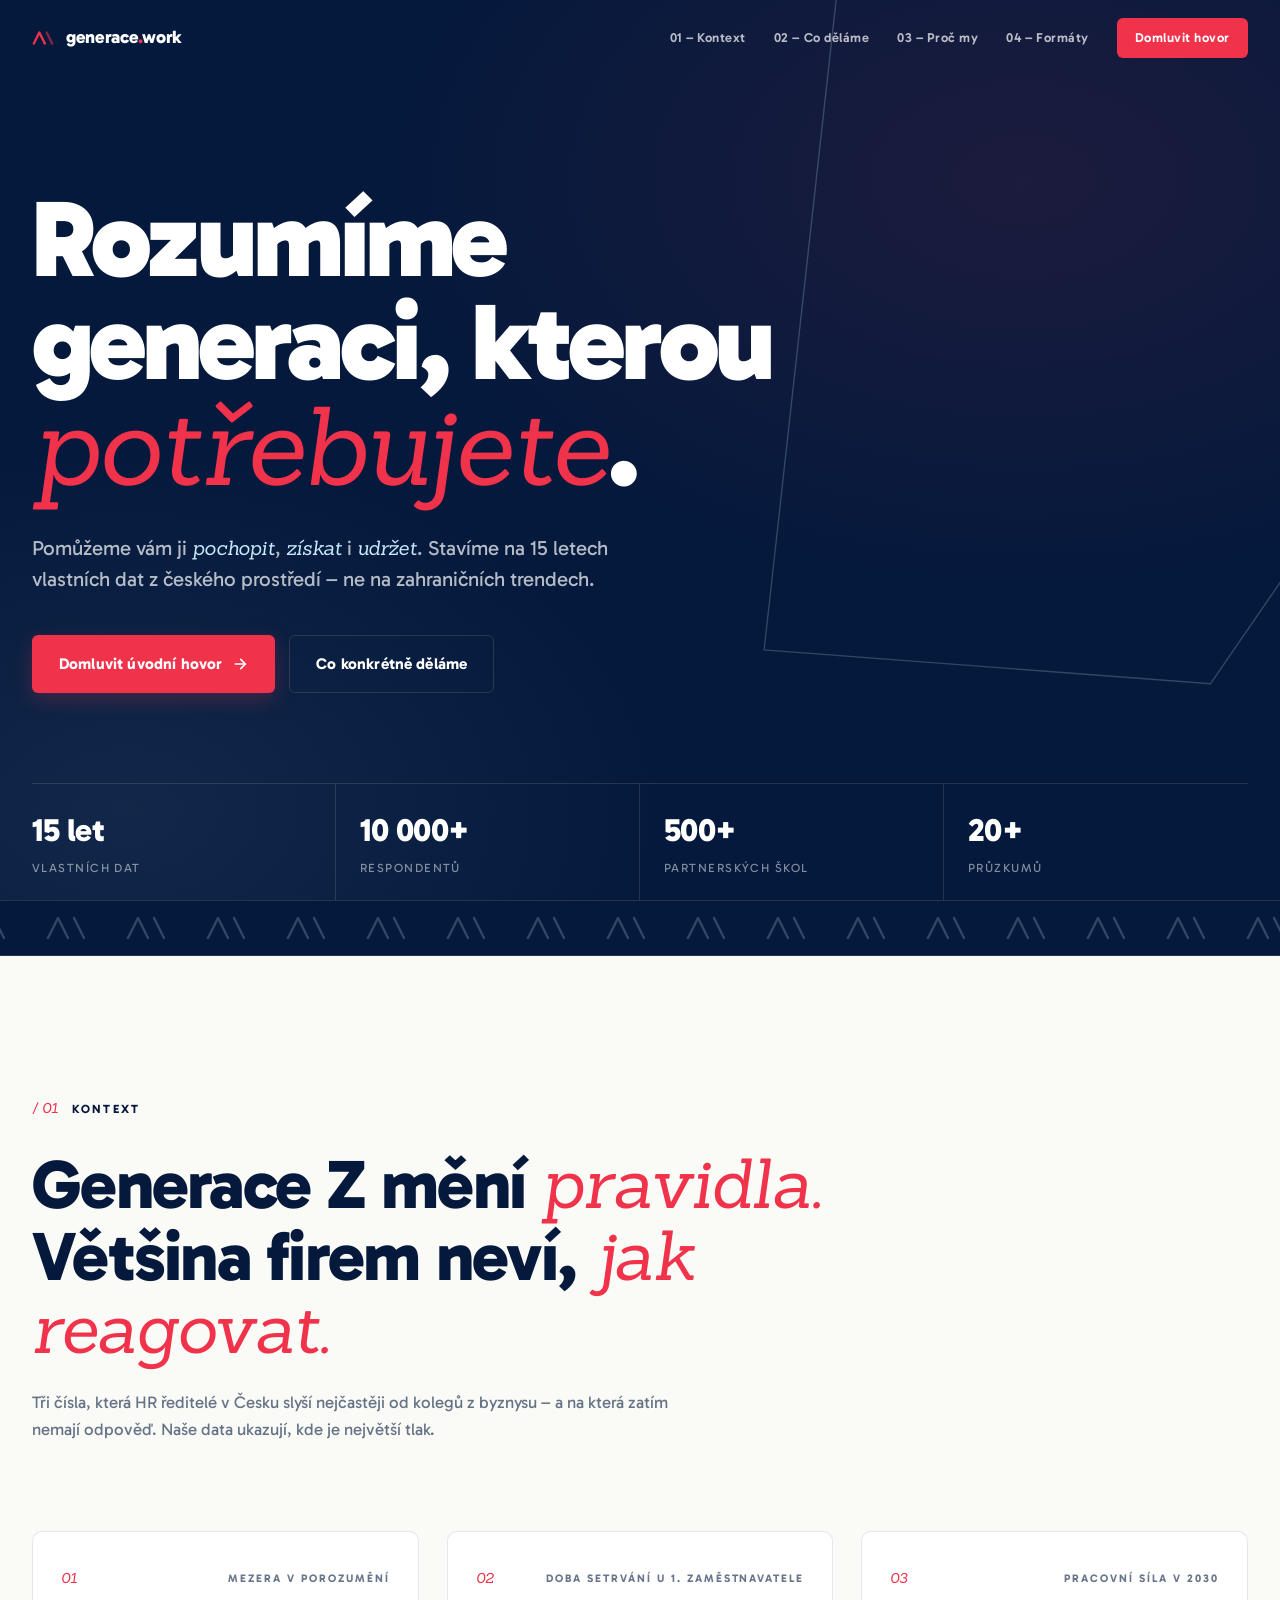
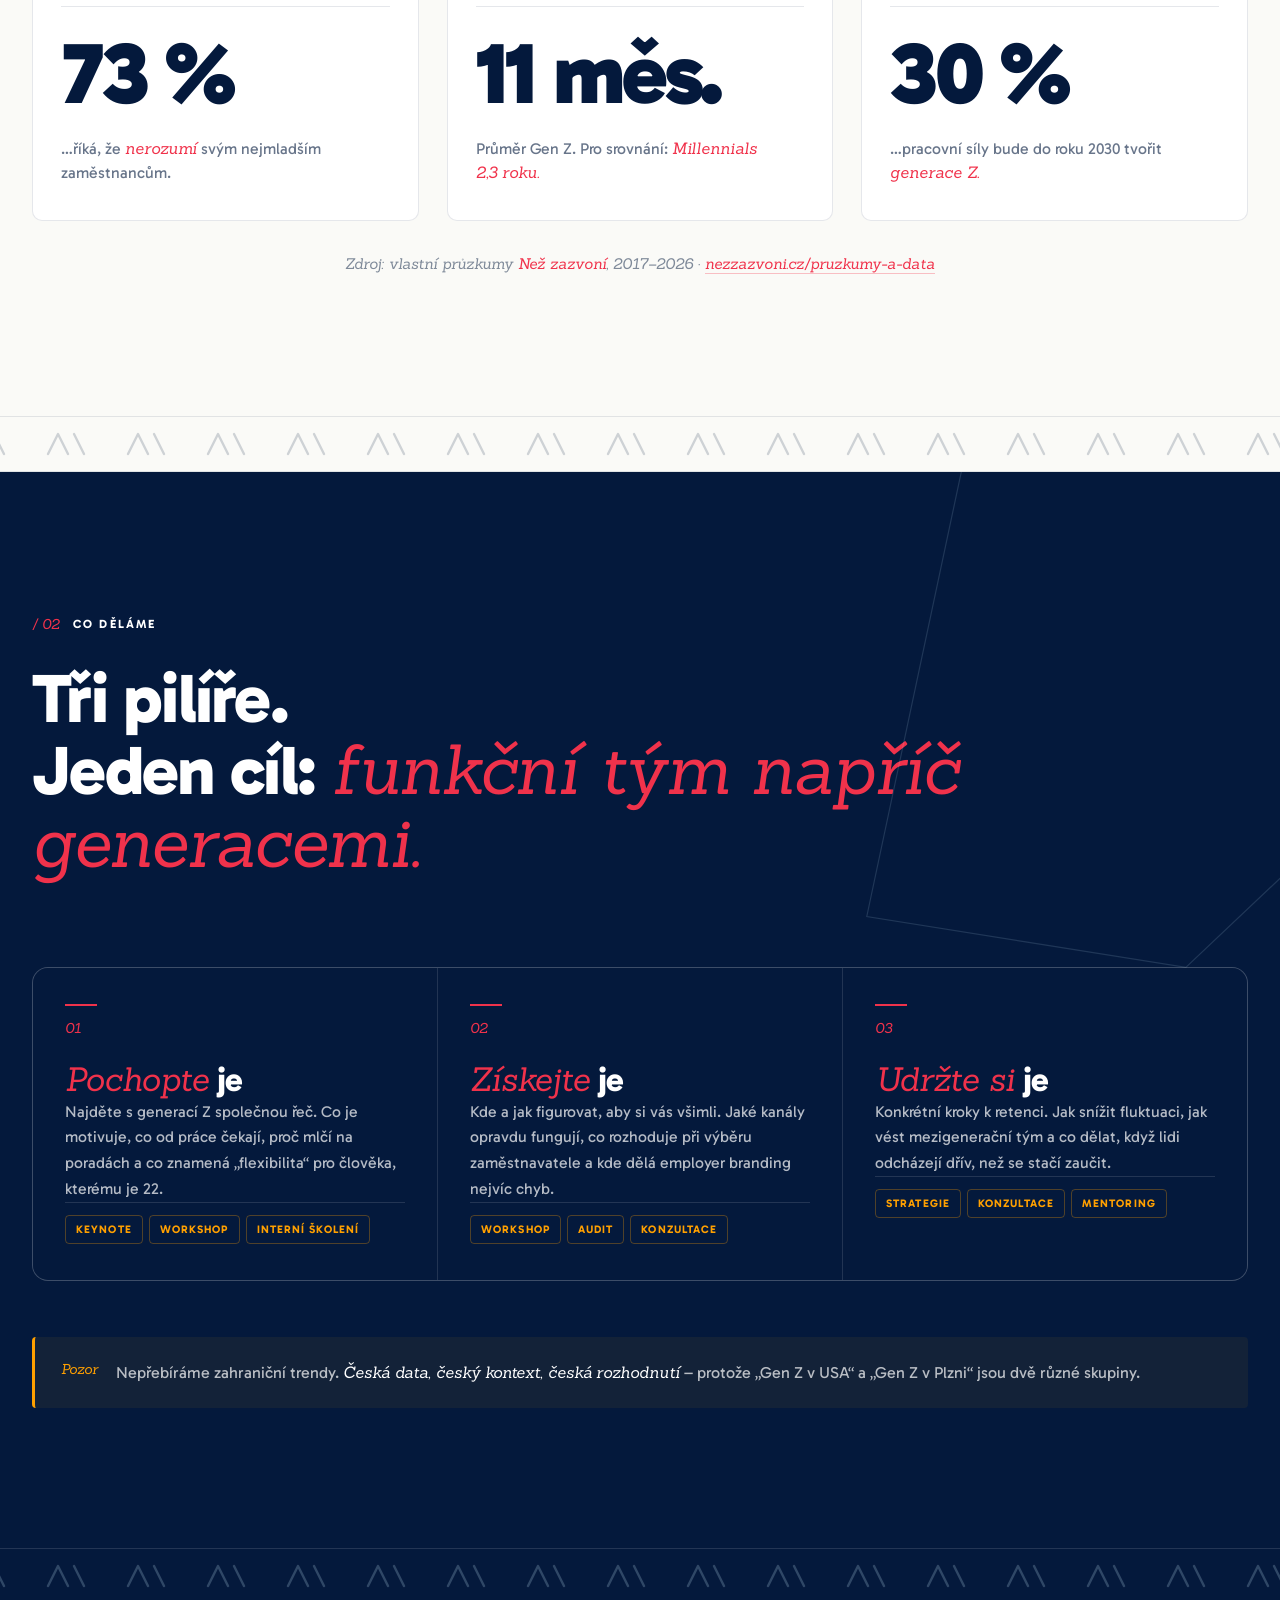
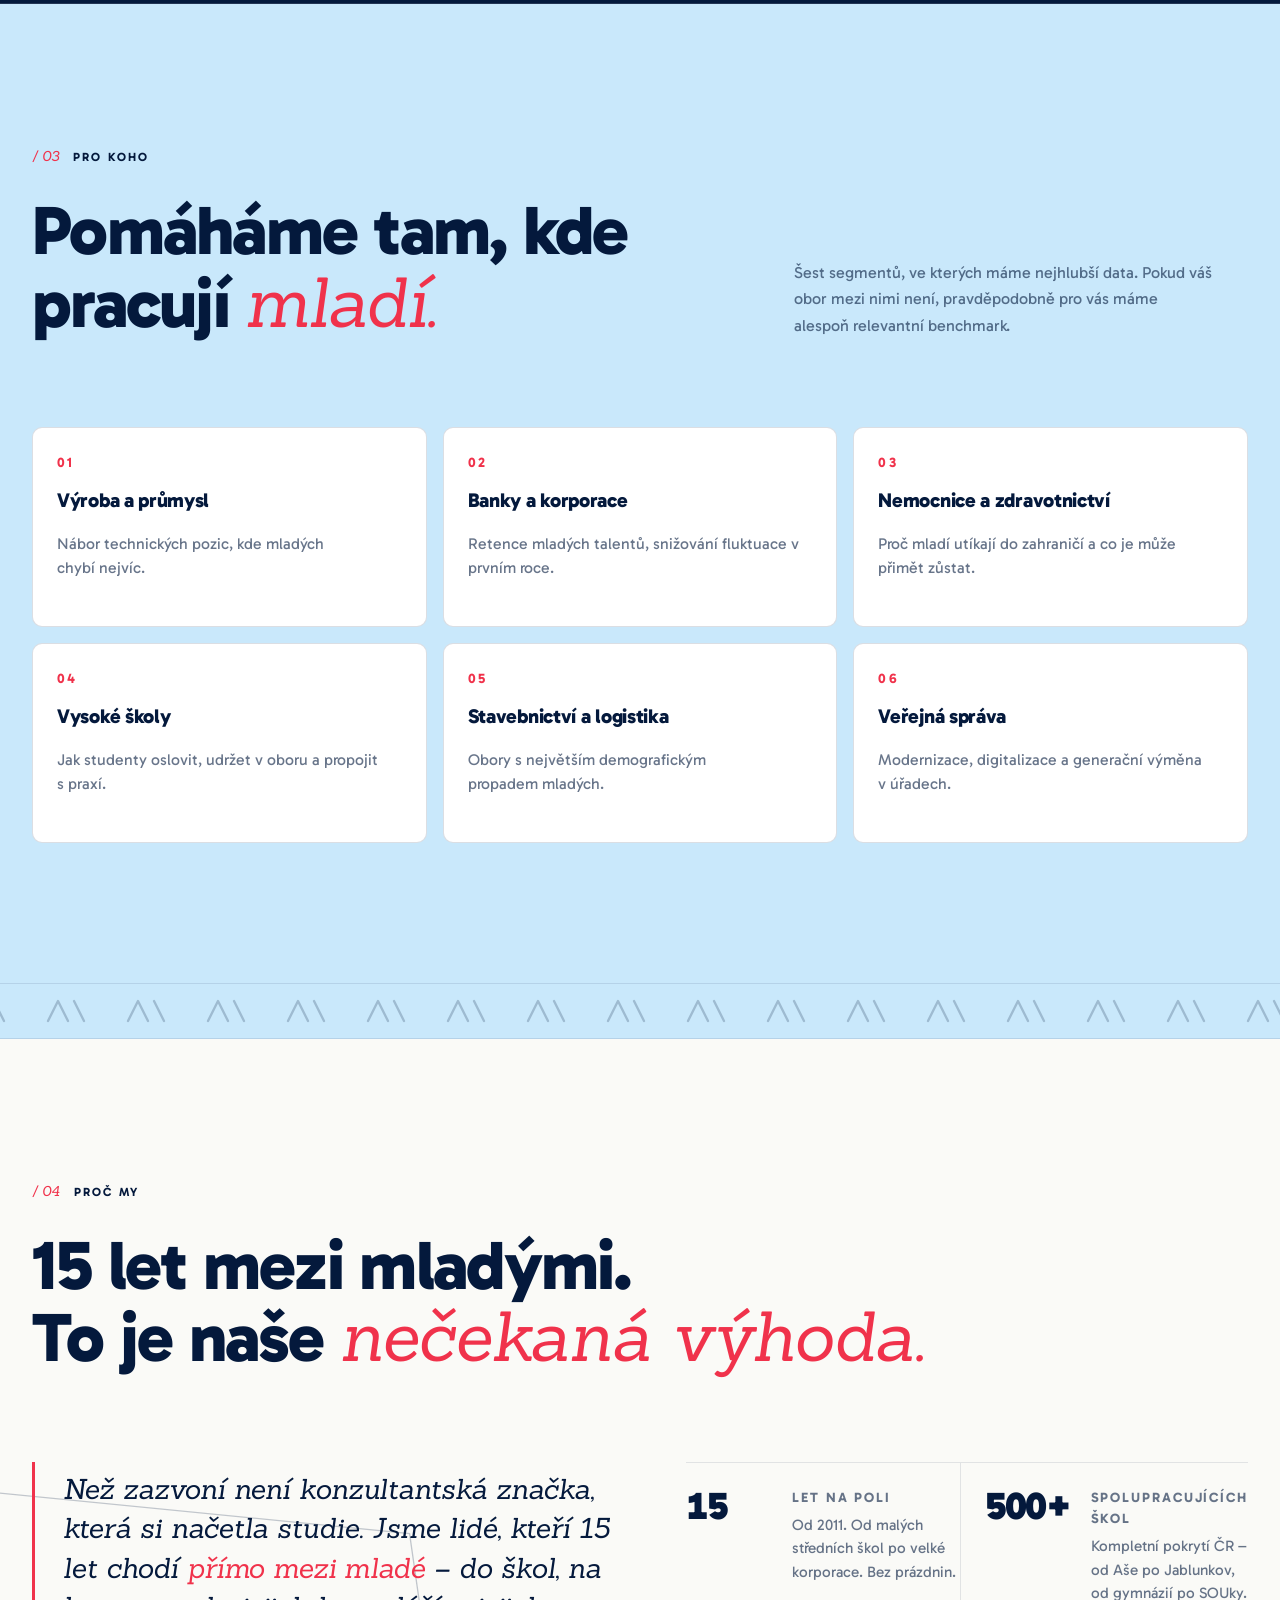
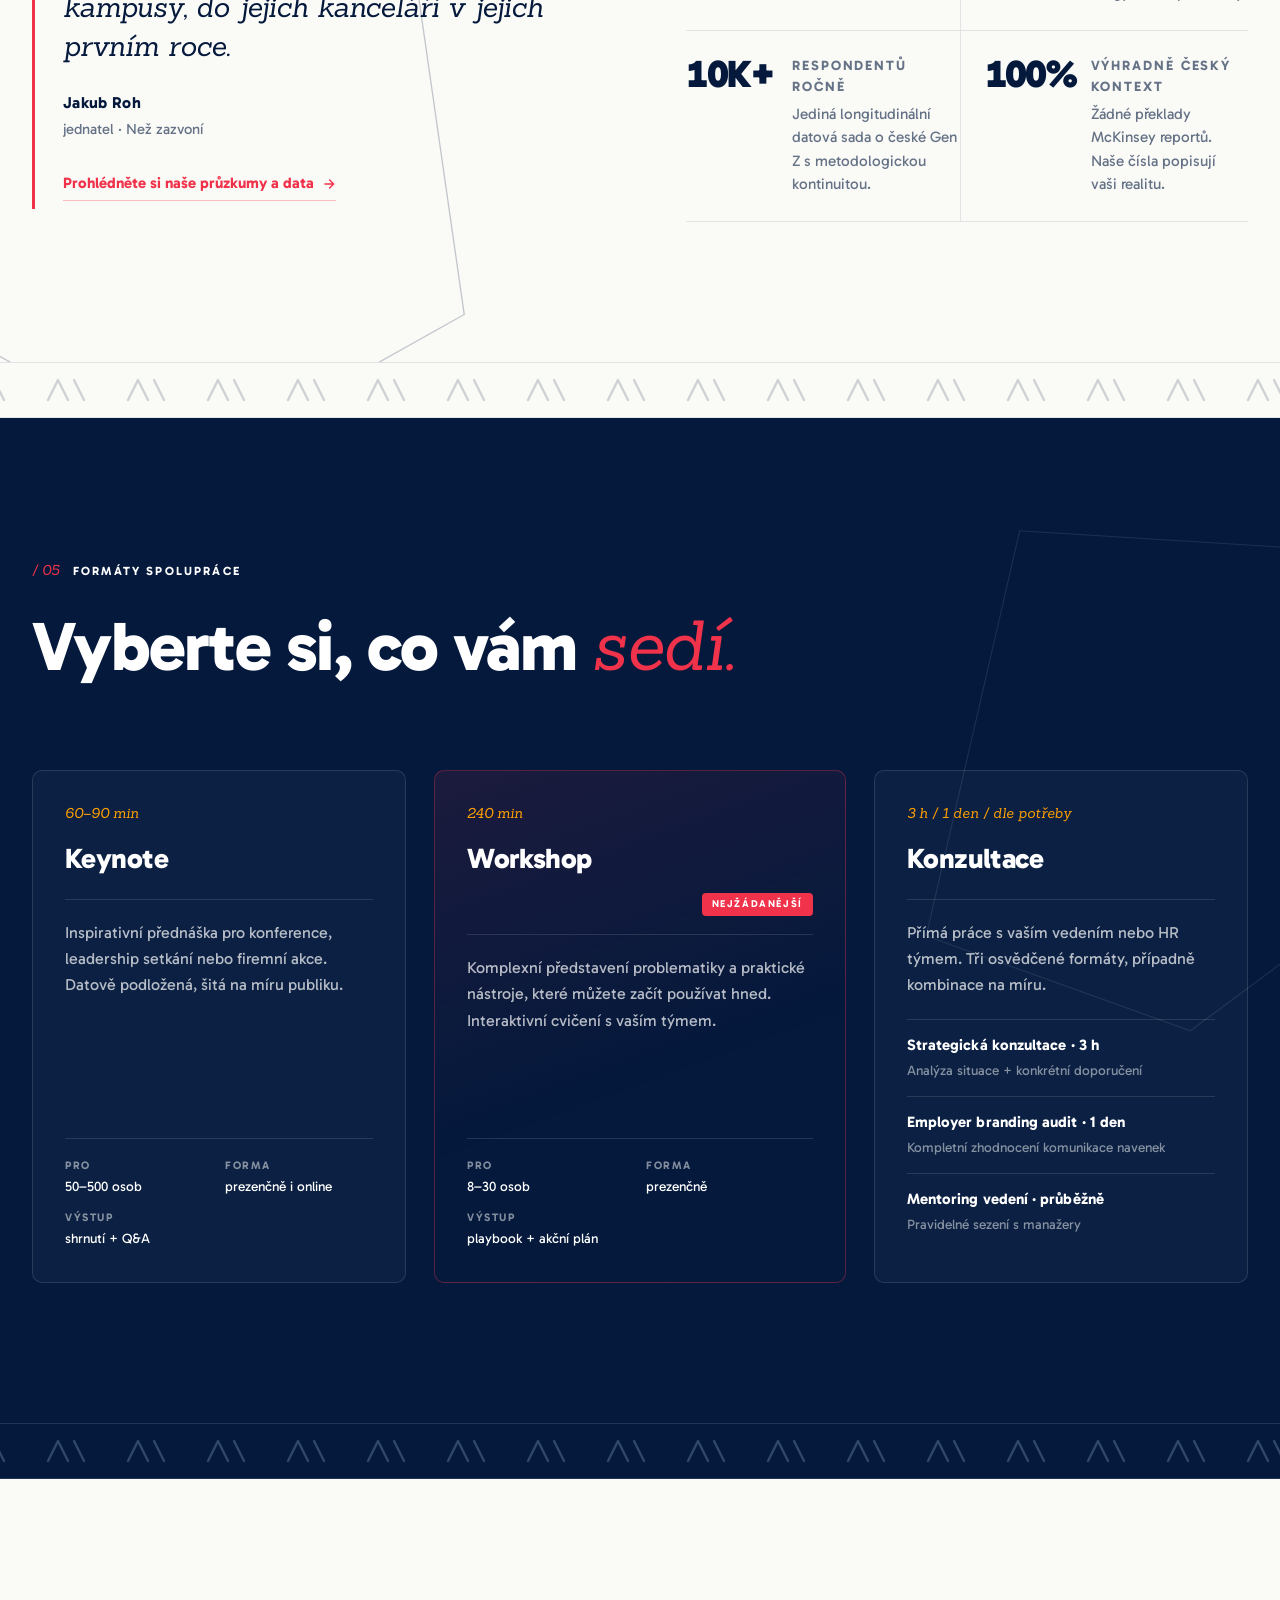
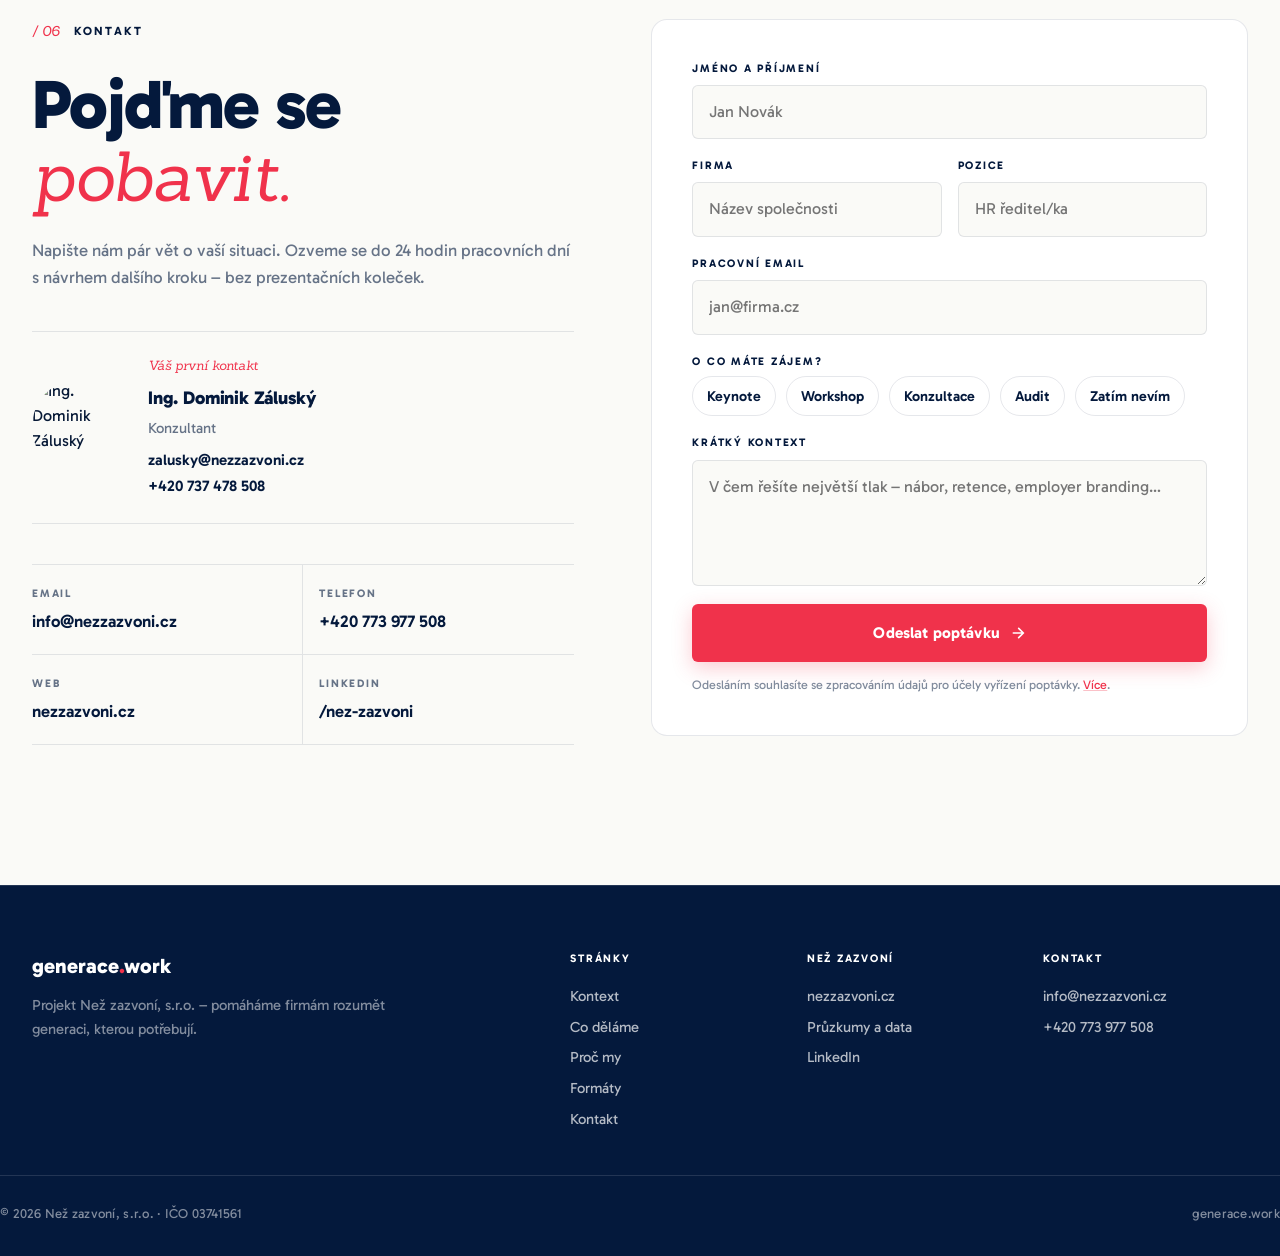
==== commit 75174d5e: "Person photo: smazáno light-blue background v CSS + src změněn na nezzazvoni.cz remote URL (dominik-" ====
--- a/index.html
+++ b/index.html
@@ -819,7 +819,6 @@
   width: 96px; height: 96px;
   border-radius: 50%;
   object-fit: cover;
-  background: var(--light-blue);
   filter: grayscale(0.15);
 }
 .person__body { display: flex; flex-direction: column; gap: 4px; }
@@ -1422,7 +1421,7 @@
       </p>
 
       <article class="person">
-        <img class="person__photo" src="assets/dominik.png" alt="Ing. Dominik Záluský" width="160" height="160" loading="lazy" />
+        <img class="person__photo" src="https://www.nezzazvoni.cz/wp-content/uploads/dominik-zalusky.webp" alt="Ing. Dominik Záluský" width="160" height="160" loading="lazy" />
         <div class="person__body">
           <span class="person__role">Váš první kontakt</span>
           <h3 class="person__name">Ing. Dominik Záluský</h3>
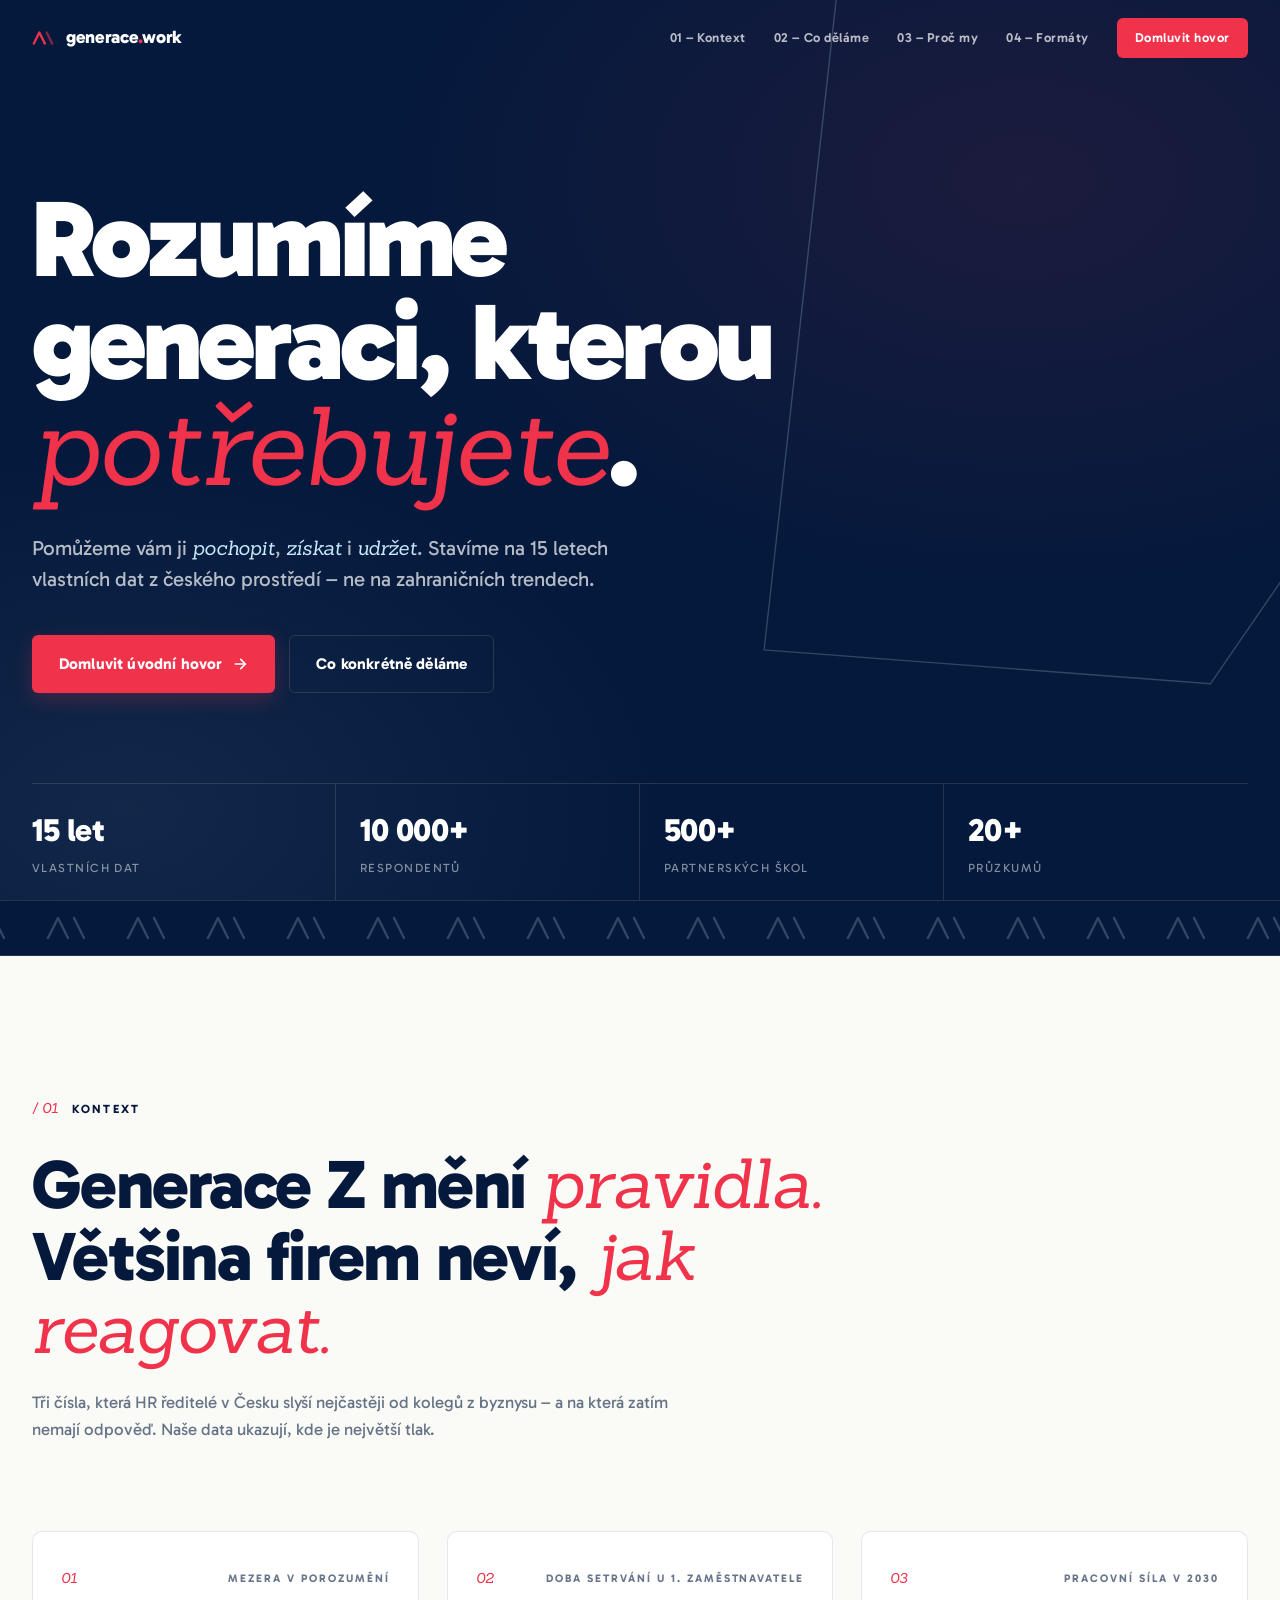
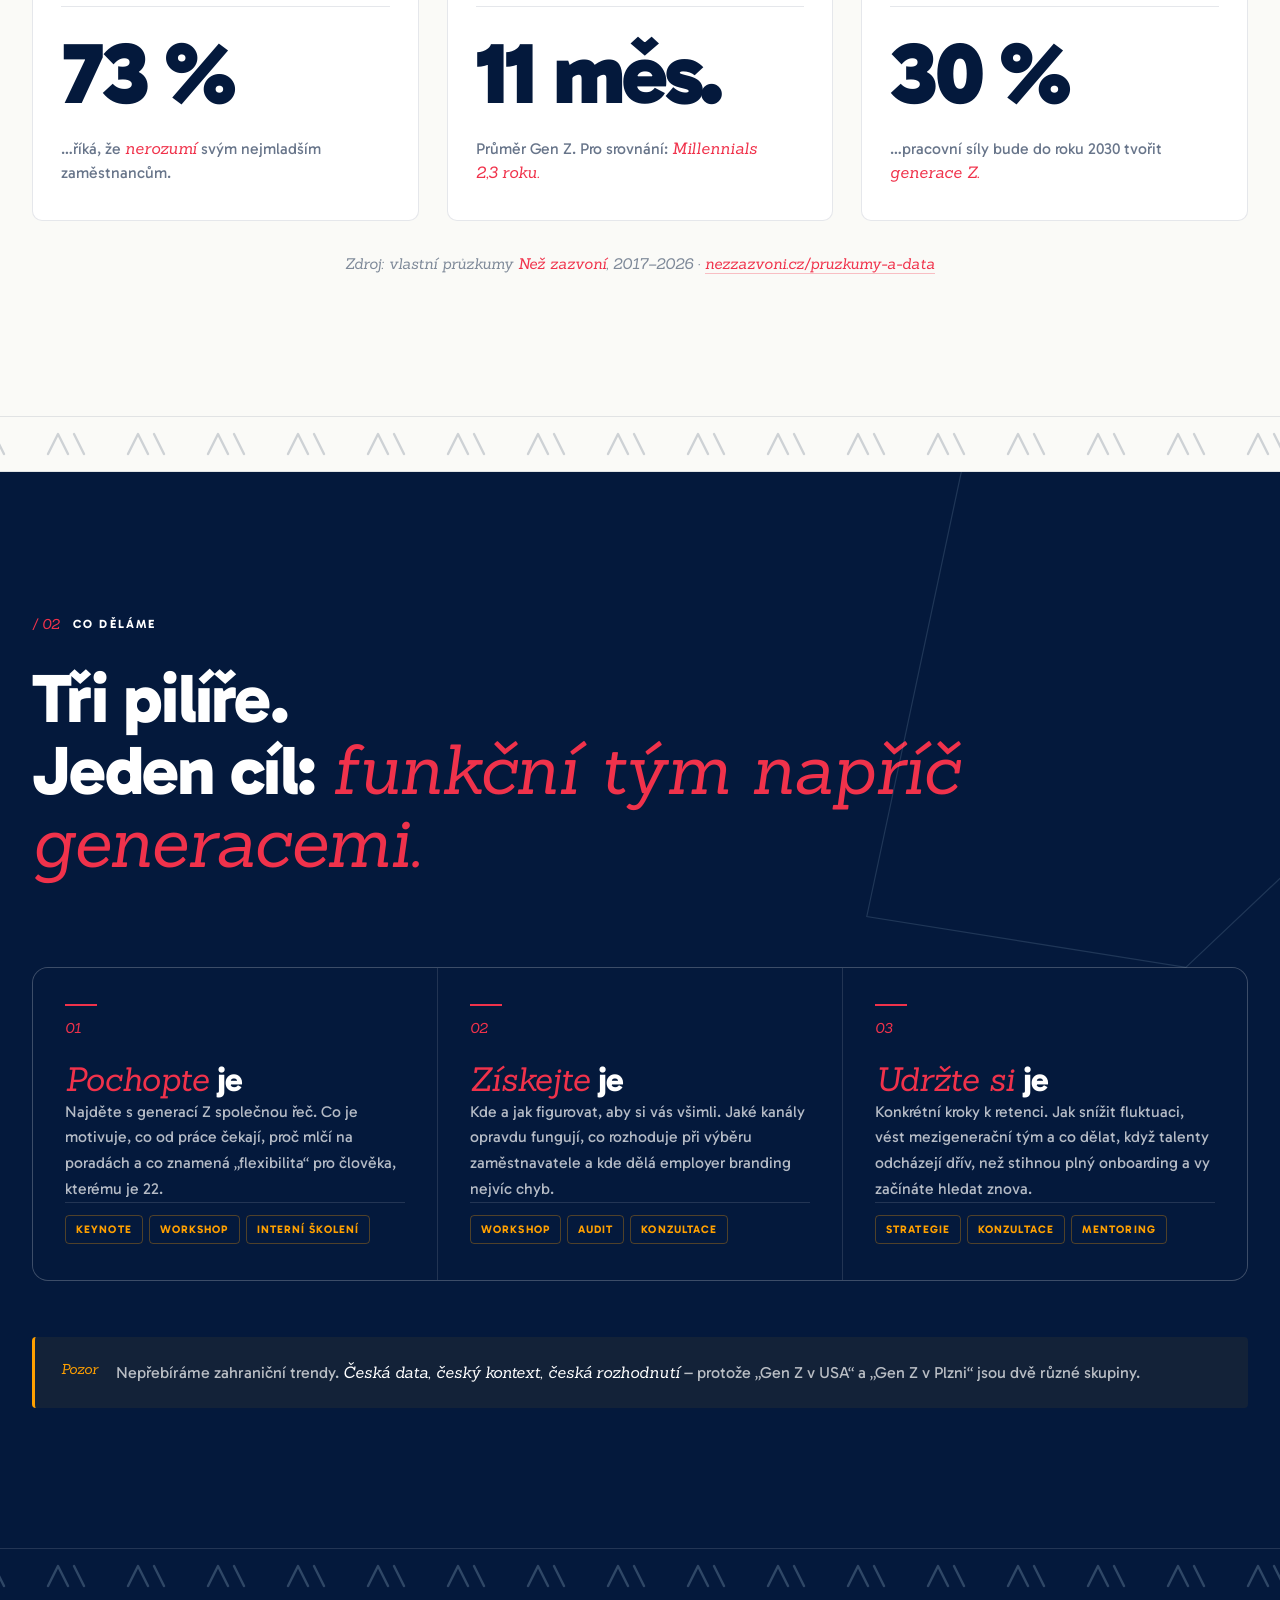
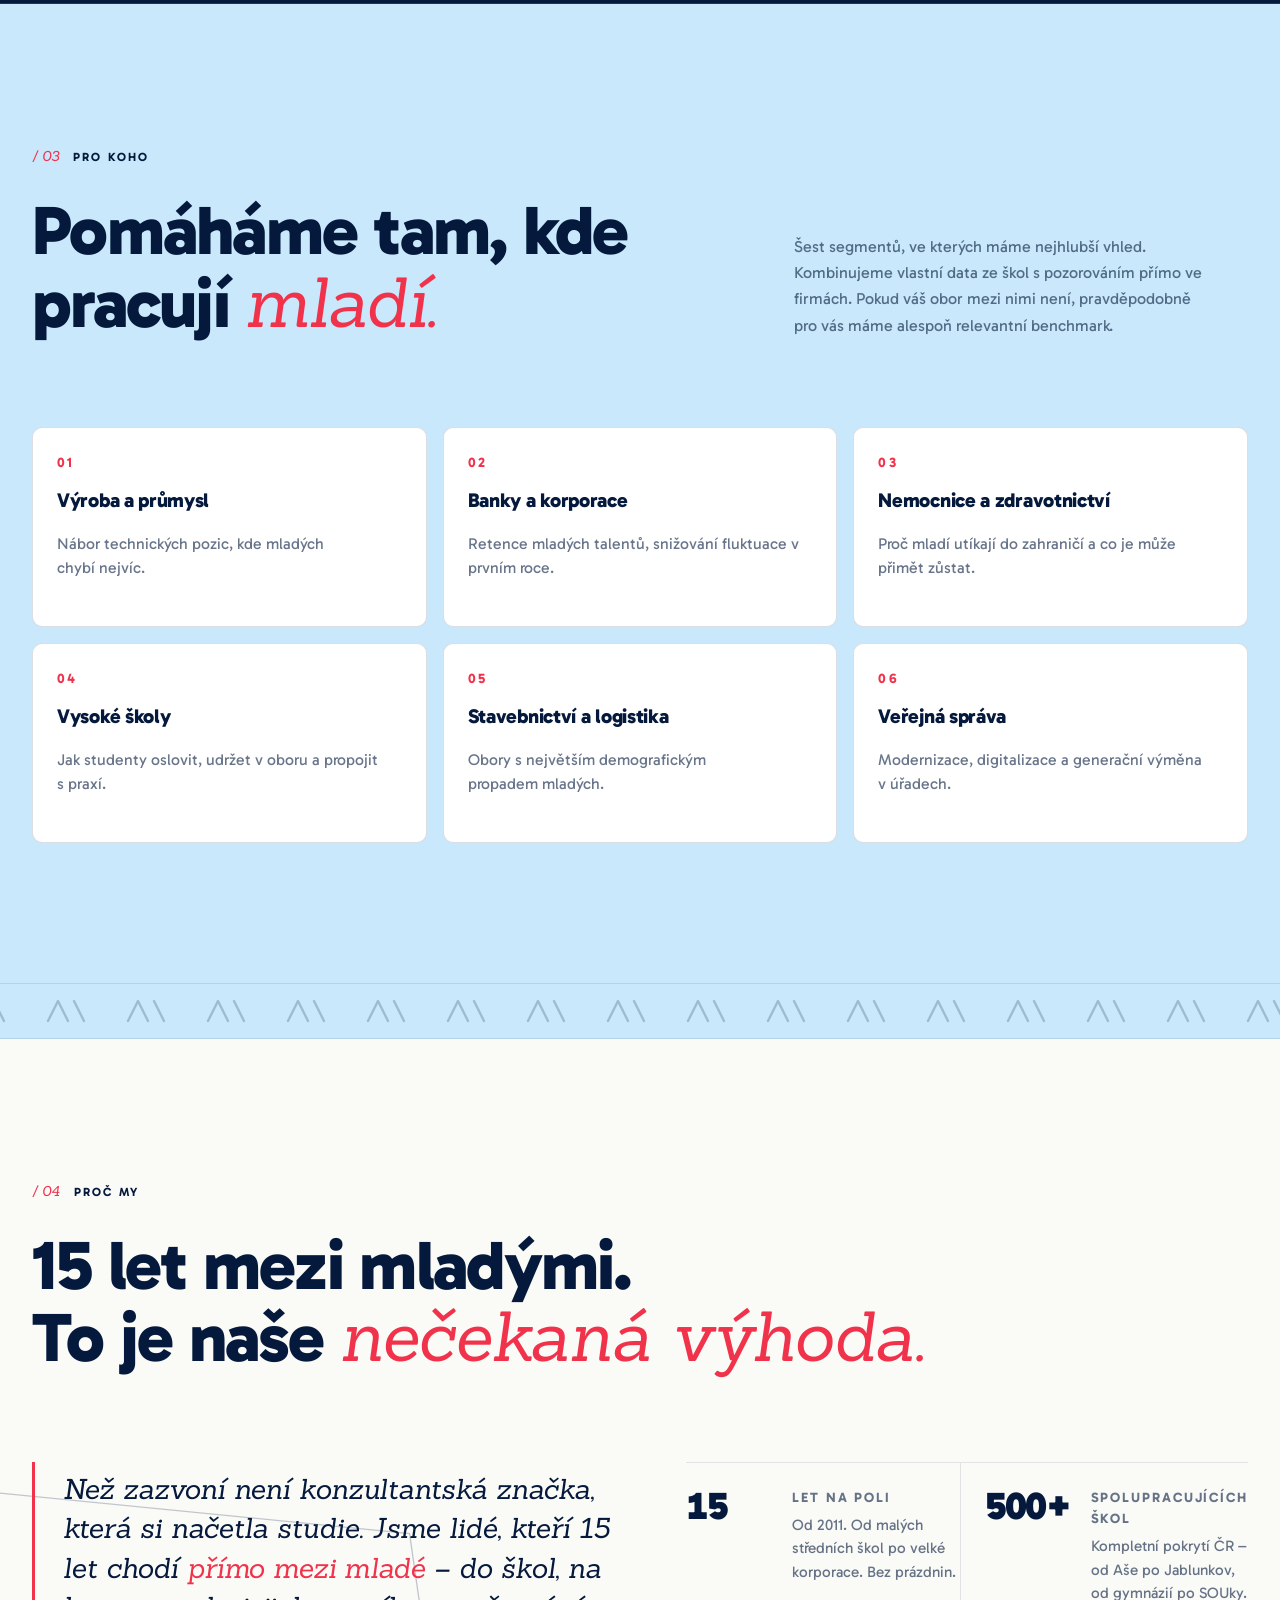
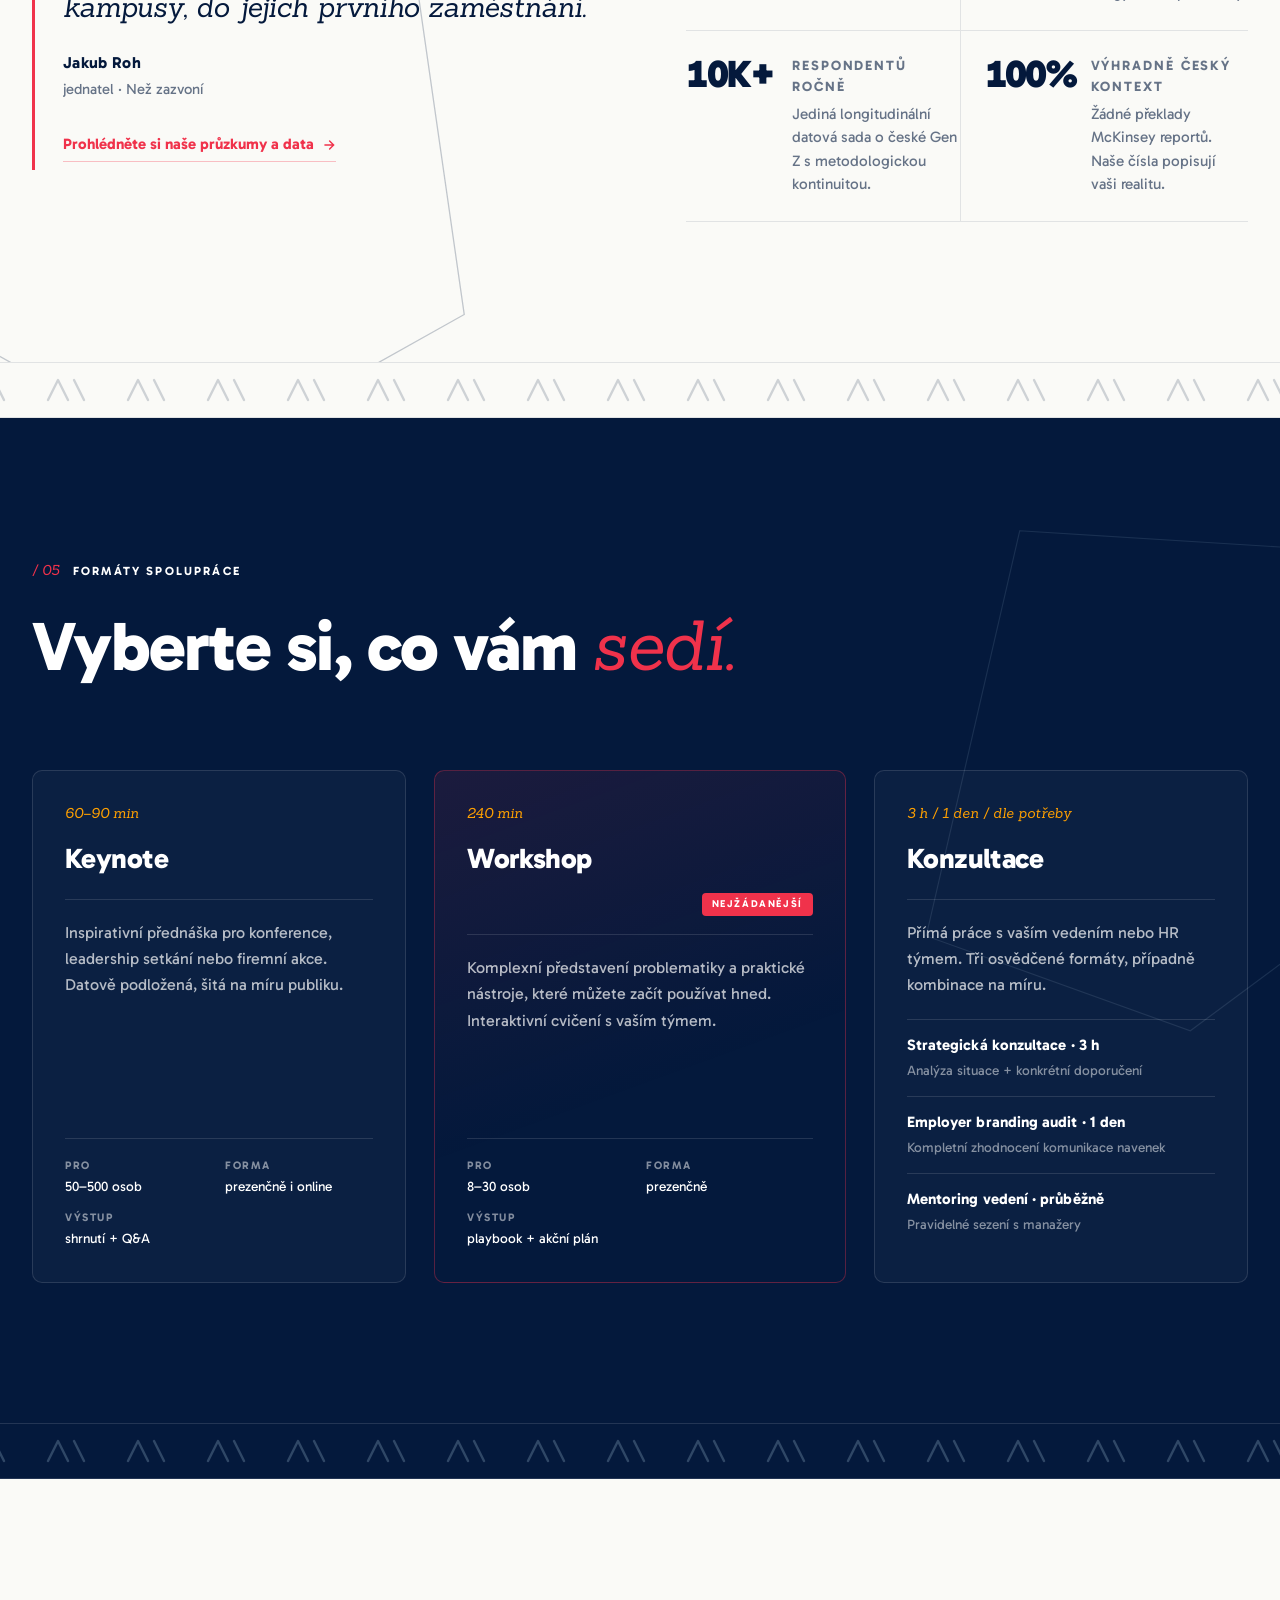
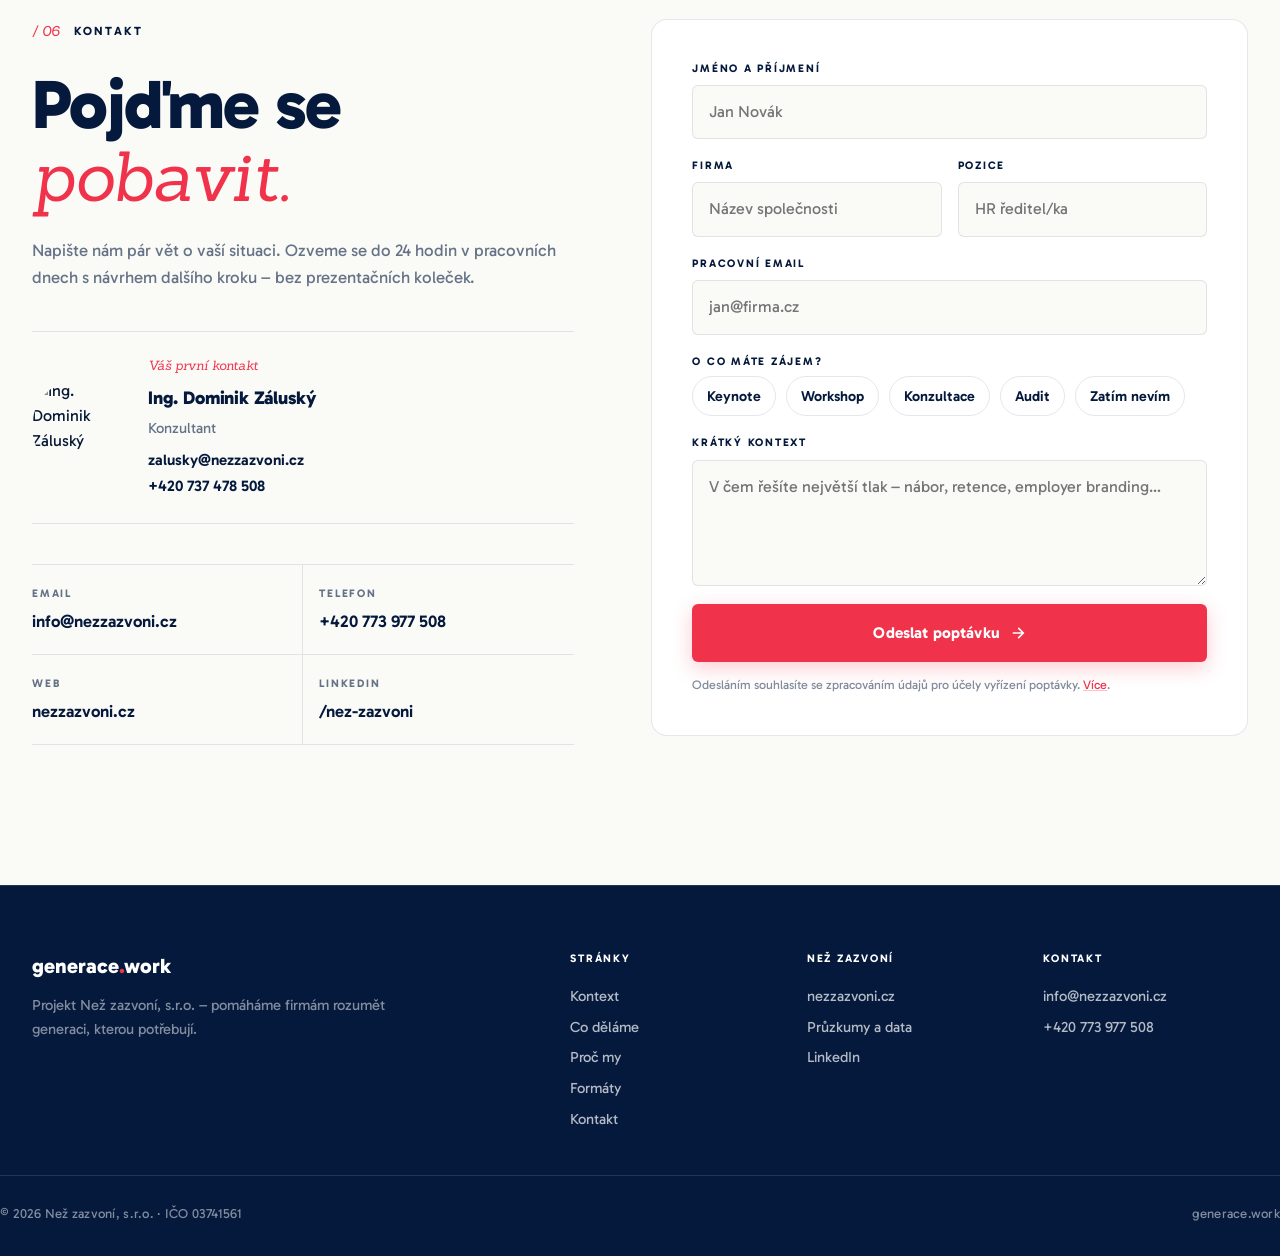
==== commit 18b444da: "Copy fixes (kolegyně review): nejhlubší vhled + benchmark phrasing v audience, prvního zaměstnání mí" ====
--- a/index.html
+++ b/index.html
@@ -1207,8 +1207,9 @@
         <div class="pillar__body">
           <h3 class="pillar__title"><em class="ital">Udržte si</em> je</h3>
           <p class="pillar__desc">
-            Konkrétní kroky k retenci. Jak snížit fluktuaci, jak vést mezigenerační tým
-            a co dělat, když lidi odcházejí dřív, než se stačí zaučit.
+            Konkrétní kroky k retenci. Jak snížit fluktuaci, vést mezigenerační tým
+            a co dělat, když talenty odcházejí dřív, než stihnou plný onboarding
+            a vy začínáte hledat znova.
           </p>
           <ul class="pillar__tags">
             <li>Strategie</li><li>Konzultace</li><li>Mentoring</li>
@@ -1235,7 +1236,7 @@
         <h2 class="display">Pomáháme tam, kde pracují <em class="ital">mladí.</em></h2>
       </div>
       <p class="section__aside">
-        Šest segmentů, ve kterých máme nejhlubší data. Pokud váš obor mezi nimi není,
+        Šest segmentů, ve kterých máme nejhlubší vhled. Kombinujeme vlastní data ze škol s pozorováním přímo ve firmách. Pokud váš obor mezi nimi není,
         pravděpodobně pro vás máme alespoň relevantní benchmark.
       </p>
     </header>
@@ -1302,7 +1303,7 @@
         <blockquote>
           Než zazvoní není konzultantská značka, která si načetla studie. Jsme lidé,
           kteří 15 let chodí <em class="ital">přímo mezi mladé</em> – do škol, na kampusy, do
-          jejich kanceláří v jejich prvním roce.
+          jejich prvního zaměstnání.
         </blockquote>
         <figcaption>
           <strong>Jakub Roh</strong>
@@ -1416,7 +1417,7 @@
         Pojďme se <em class="ital">pobavit.</em>
       </h2>
       <p class="section__lede">
-        Napište nám pár vět o vaší situaci. Ozveme se do 24 hodin pracovních dní s
+        Napište nám pár vět o vaší situaci. Ozveme se do 24 hodin v pracovních dnech s
         návrhem dalšího kroku – bez prezentačních koleček.
       </p>
 
@@ -1607,7 +1608,7 @@
         const fd = new FormData(form);
         const r = await fetch(form.action, { method: 'POST', body: fd, headers: { 'Accept': 'application/json' } });
         if (r.ok) {
-          form.innerHTML = '<div style="padding:32px 12px;text-align:center"><h3 style="font-size:1.5rem;margin-bottom:10px;font-weight:800;letter-spacing:-.01em">Děkujeme!</h3><p style="color:var(--ink-60);line-height:1.6">Zpráva dorazila. Ozveme se do 24 hodin pracovních dní.</p></div>';
+          form.innerHTML = '<div style="padding:32px 12px;text-align:center"><h3 style="font-size:1.5rem;margin-bottom:10px;font-weight:800;letter-spacing:-.01em">Děkujeme!</h3><p style="color:var(--ink-60);line-height:1.6">Zpráva dorazila. Ozveme se do 24 hodin v pracovních dnech.</p></div>';
         } else throw new Error();
       } catch {
         btn.innerHTML = orig; btn.disabled = false;
